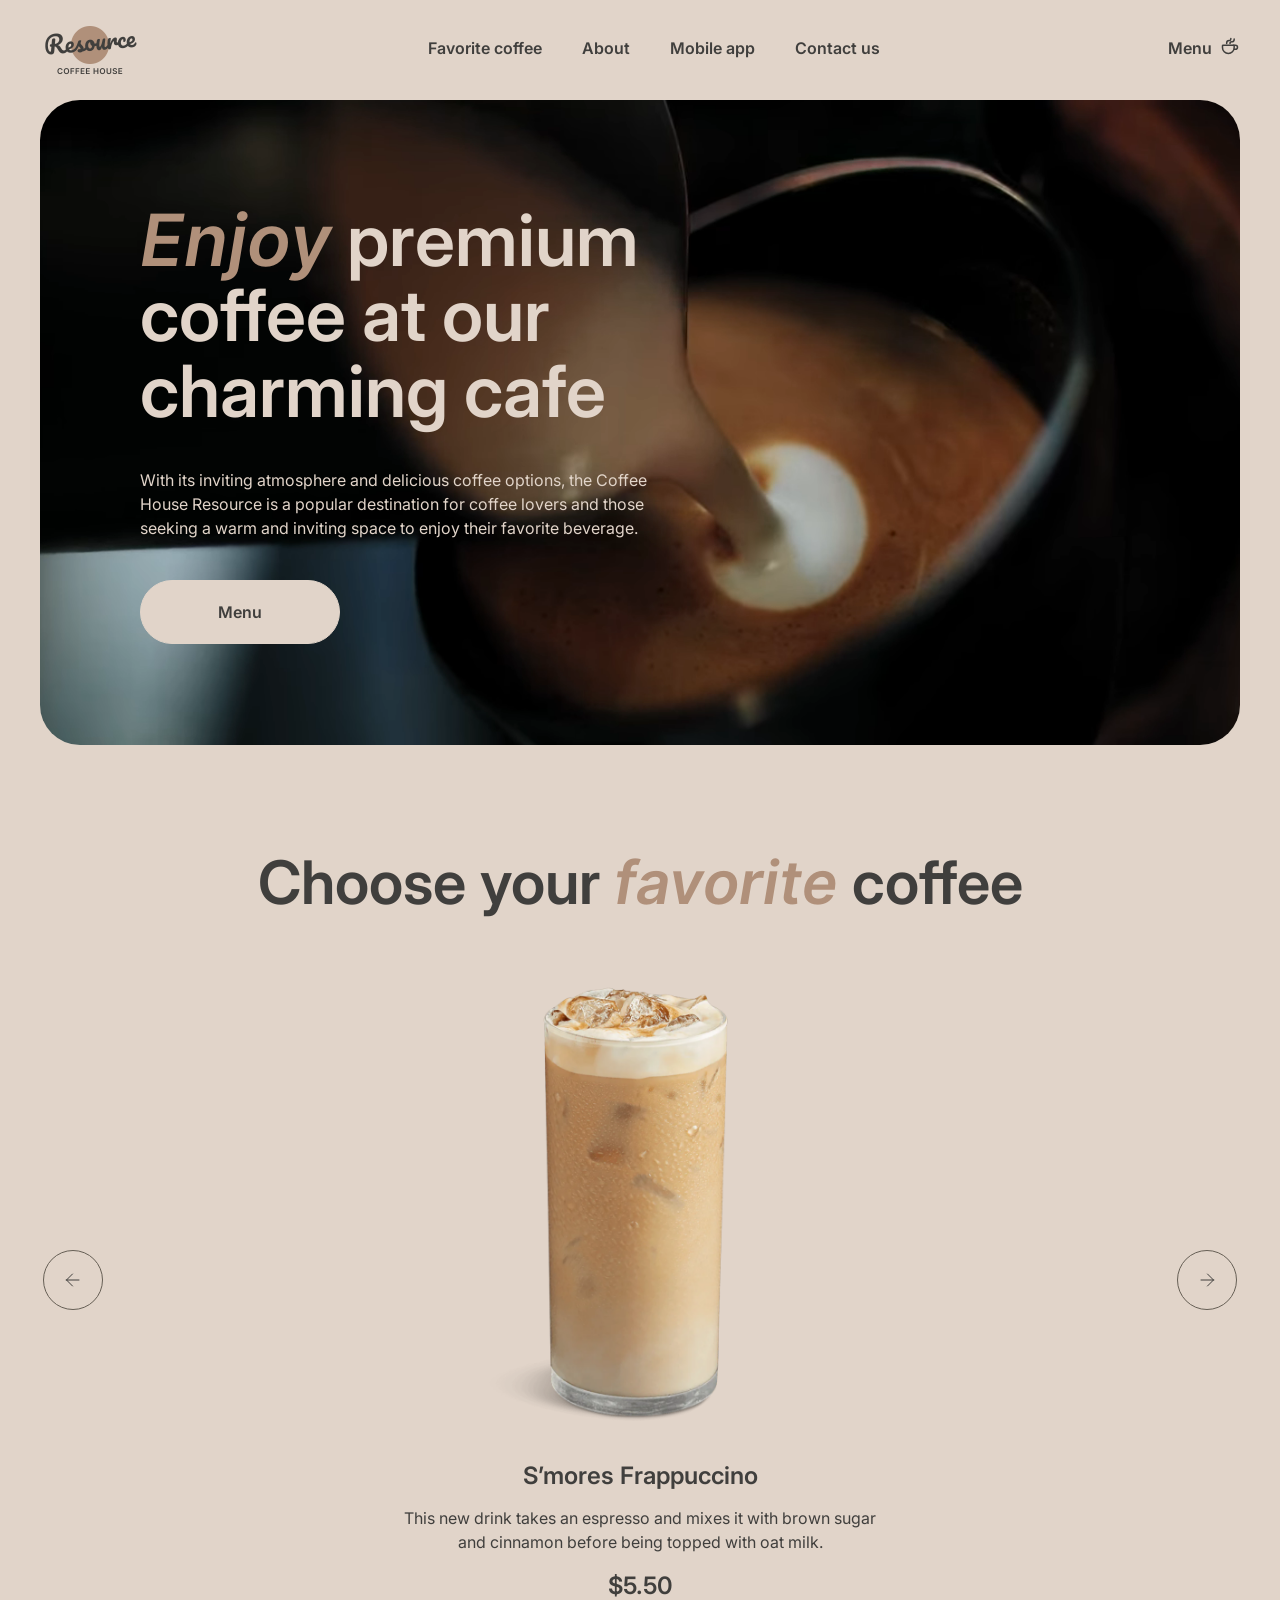
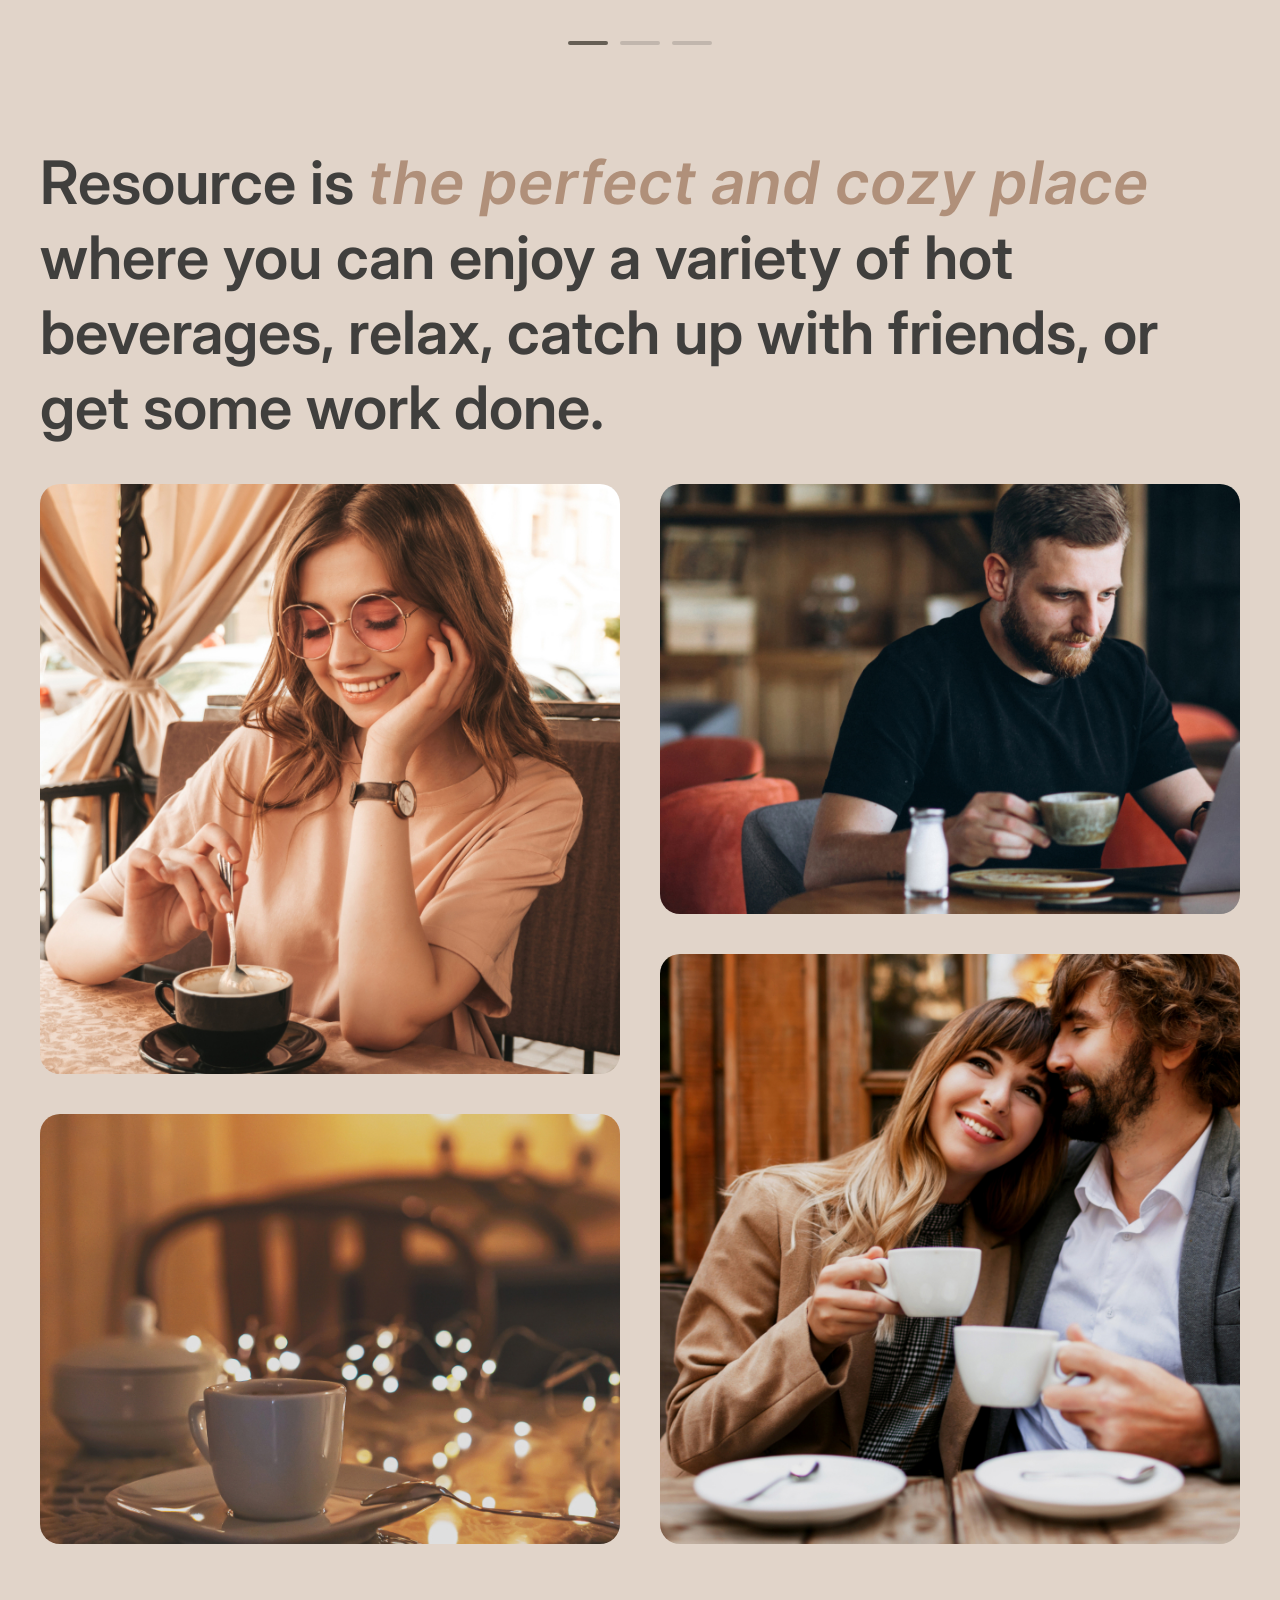
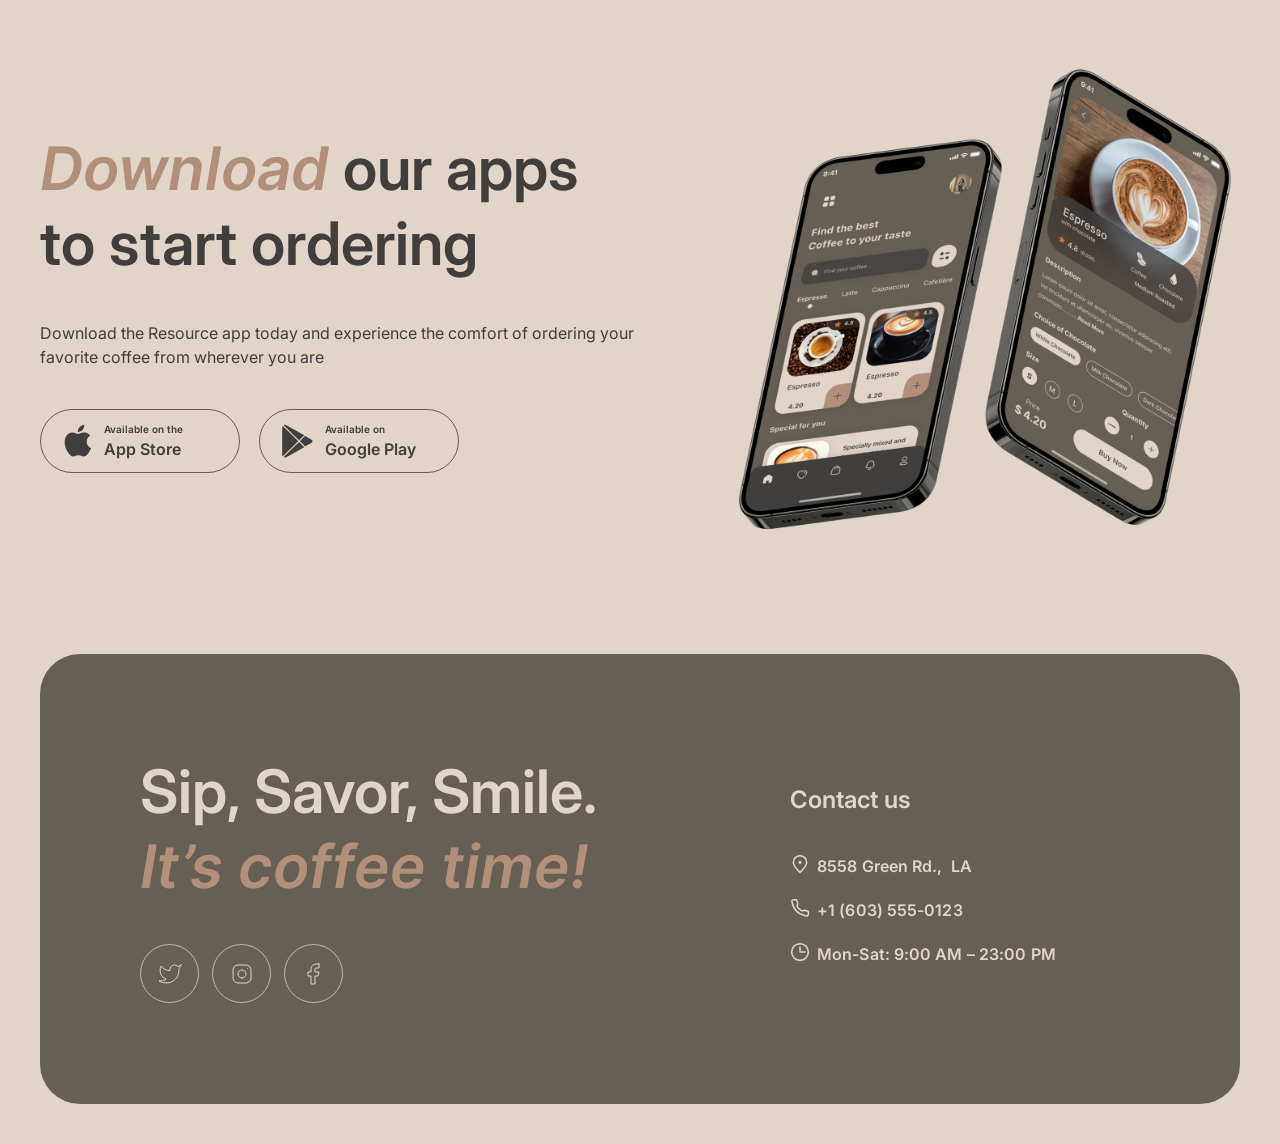
==== index.html @ a3e5219f "feat: video back done" ====
<!DOCTYPE html>
<html lang="en">

<head>
    <meta charset="UTF-8">
    <meta name="viewport" content="width=device-width, initial-scale=1.0">
    <meta name="description"
        content="The Coffee House Resource is a popular destination for coffee lovers and those seeking a warm and inviting space to enjoy their favorite beverage.">
    <meta name="author" content="Xelen">
    <title>Coffee House</title>
    <link rel="stylesheet" href="css/style.css">
    <link rel="stylesheet" href="css/burger.css">
    <link rel="stylesheet" href="css/responsive.css">
    <link rel="stylesheet" href="css/normalize.css">
    <link rel="preconnect" href="https://fonts.googleapis.com">
    <link rel="preconnect" href="https://fonts.gstatic.com" crossorigin>
    <link href="https://fonts.googleapis.com/css2?family=Inter:wght@400;600&display=swap" rel="stylesheet">
    <link rel="icon" type="image/x-icon" href="img/favicon.ico">
</head>

<body>
    <div class="body-wrapper">
        <header>
            <div class="inner">
                <div id="logo" class=""><a href=""><img src="img/logo.png" alt="Logo Coffee House"></a>
                </div>
                <div id="top-menu" class="">
                    <ul>
                        <li class="top-link"><a class="menu-btn" href="#favorite-coffee">Favorite coffee</a></li>
                        <li class="top-link"><a class="menu-btn" href="#about">About</a></li>
                        <li class="top-link"><a class="menu-btn" href="#mobile-app">Mobile app</a></li>
                        <li class="top-link"><a class="menu-btn" href="#contacts">Contact us</a></li>
                    </ul>
                </div>
                <div class="menu-burger">
                    <div class="burger-btn">
                        <span></span>
                        <span></span>
                    </div>
                </div>
                <div id="menu-link" class="cofee-cup-text"><a href="menu.html" class="menu-btn"><span
                            class="cup-text">Menu</span><span class="coffe-icon dmenu"><svg width="20" height="20"
                                viewBox="0 0 20 20" fill="none" xmlns="http://www.w3.org/2000/svg">
                                <path
                                    d="M14.167 9.76667V11.6667C14.167 14.8883 11.5553 17.5 8.33366 17.5C5.112 17.5 2.50033 14.8883 2.50033 11.6667V9.76667C2.50033 9.4353 2.76896 9.16667 3.10033 9.16667H13.567C13.8984 9.16667 14.167 9.4353 14.167 9.76667Z"
                                    stroke="#403F3D" stroke-width="1.5" stroke-linecap="round"
                                    stroke-linejoin="round" />
                                <path
                                    d="M10.0003 7.50008C10.0003 6.66675 10.5956 5.83341 11.786 5.83341V5.83341C13.101 5.83341 14.167 4.76743 14.167 3.45246V2.91675"
                                    stroke="#403F3D" stroke-width="1.5" stroke-linecap="round"
                                    stroke-linejoin="round" />
                                <path
                                    d="M6.66634 7.5V7.08333C6.66634 5.70262 7.78563 4.58333 9.16634 4.58333V4.58333C10.0868 4.58333 10.833 3.83714 10.833 2.91667V2.5"
                                    stroke="#403F3D" stroke-width="1.5" stroke-linecap="round"
                                    stroke-linejoin="round" />
                                <path
                                    d="M13.333 9.16675H15.4163C16.5669 9.16675 17.4997 10.0995 17.4997 11.2501C17.4997 12.4007 16.5669 13.3334 15.4163 13.3334H14.1663"
                                    stroke="#403F3D" stroke-width="1.5" stroke-linecap="round"
                                    stroke-linejoin="round" />
                            </svg></span>
                        <span class="coffe-icon mobmenu"><svg width="41" height="40" viewBox="0 0 41 40" fill="none"
                                xmlns="http://www.w3.org/2000/svg">
                                <path
                                    d="M28.8333 18.9333V25C28.8333 30.5228 24.3561 35 18.8332 35H15.4999C9.97707 35 5.49992 30.5228 5.49992 25V18.9333C5.49992 18.602 5.76855 18.3333 6.09992 18.3333H28.2333C28.5646 18.3333 28.8333 18.602 28.8333 18.9333Z"
                                    stroke="#403F3D" stroke-width="2" stroke-linecap="round" stroke-linejoin="round" />
                                <path
                                    d="M20.4999 15C20.4999 13.3334 21.6904 11.6667 24.0713 11.6667C24.5919 11.6667 25.2136 11.6667 25.8333 11.6667C27.4901 11.6667 28.8333 10.3236 28.8333 8.66671V5.83337"
                                    stroke="#403F3D" stroke-width="2" stroke-linecap="round" stroke-linejoin="round" />
                                <path
                                    d="M13.8334 15V12.1667C13.8334 10.5098 15.1766 9.16667 16.8334 9.16667H20.1667C21.2713 9.16667 22.1667 8.27124 22.1667 7.16667V5"
                                    stroke="#403F3D" stroke-width="2" stroke-linecap="round" stroke-linejoin="round" />
                                <path
                                    d="M27.1667 18.3334H31.3334C33.6346 18.3334 35.5001 20.1989 35.5001 22.5C35.5001 24.8012 33.6346 26.6667 31.3334 26.6667H28.8334"
                                    stroke="#403F3D" stroke-width="2" stroke-linecap="round" stroke-linejoin="round" />
                            </svg>
                        </span>
                    </a>
                </div>
            </div>
        </header>
        <main>
            <section id="enjoy">
                <div class="video-block">
				<video class="enjoy-video" poster="./img/img-hero.jpg" autoplay="" muted="" loop="" playsinline="">
                        <source src="./img/promo-video.webm" type="video/webm">
                    </video>
                    <div class="promo-text">
                        <h1 class="mobile"><span class="accent">Enjoy</span> premium<br> coffee at our<br> charming cafe
                        </h1>
                        <p>With its inviting atmosphere and delicious coffee options, the Coffee House
                            Resource is a
                            popular
                            destination for coffee lovers and those seeking a warm and inviting space to enjoy their
                            favorite beverage.</p>
                        <a href="menu.html" class="button-primary"><span class="text-menu">Menu</span><span
                                class="coffe-icon"><svg width="20" height="20" viewBox="0 0 20 20" fill="none"
                                    xmlns="http://www.w3.org/2000/svg">
                                    <path
                                        d="M14.167 9.76667V11.6667C14.167 14.8883 11.5553 17.5 8.33366 17.5C5.112 17.5 2.50033 14.8883 2.50033 11.6667V9.76667C2.50033 9.4353 2.76896 9.16667 3.10033 9.16667H13.567C13.8984 9.16667 14.167 9.4353 14.167 9.76667Z"
                                        stroke="#403F3D" stroke-width="1.5" stroke-linecap="round"
                                        stroke-linejoin="round" />
                                    <path
                                        d="M10.0003 7.50008C10.0003 6.66675 10.5956 5.83341 11.786 5.83341V5.83341C13.101 5.83341 14.167 4.76743 14.167 3.45246V2.91675"
                                        stroke="#403F3D" stroke-width="1.5" stroke-linecap="round"
                                        stroke-linejoin="round" />
                                    <path
                                        d="M6.66634 7.5V7.08333C6.66634 5.70262 7.78563 4.58333 9.16634 4.58333V4.58333C10.0868 4.58333 10.833 3.83714 10.833 2.91667V2.5"
                                        stroke="#403F3D" stroke-width="1.5" stroke-linecap="round"
                                        stroke-linejoin="round" />
                                    <path
                                        d="M13.333 9.16675H15.4163C16.5669 9.16675 17.4997 10.0995 17.4997 11.2501C17.4997 12.4007 16.5669 13.3334 15.4163 13.3334H14.1663"
                                        stroke="#403F3D" stroke-width="1.5" stroke-linecap="round"
                                        stroke-linejoin="round" />
                                </svg></span></a>
                    </div>
                </div>
            </section>
            <section id="favorite-coffee">
                <h2 class="mobile">Choose your <span class="accent">favorite</span> coffee</h2>
                <div class="slider">
                    <div class="product">
                        <div class="img"><img src="img/coffee-slider-1.png" alt="S’mores Frappuccino"></div>
                        <h3>S’mores Frappuccino</h3>
                        <div class="text">This new drink takes an espresso and mixes it with brown sugar and cinnamon
                            before
                            being topped with oat milk.</div>
                        <div class="price">
                            <h3>$5.50</h3>
                        </div>
                    </div>
                    <div class="nav-next btn">
                        <svg xmlns="http://www.w3.org/2000/svg" width="24" height="24" viewBox="0 0 24 24" fill="none">
                            <path d="M6 12H18.5M18.5 12L12.5 6M18.5 12L12.5 18" stroke="#403F3D" stroke-linecap="round"
                                stroke-linejoin="round" />
                        </svg>
                    </div>
                    <div class="nav-prev btn">
                        <svg xmlns="http://www.w3.org/2000/svg" width="24" height="24" viewBox="0 0 24 24" fill="none">
                            <path d="M18 12H5.5M5.5 12L11.5 18M5.5 12L11.5 6" stroke="#403F3D" stroke-linecap="round"
                                stroke-linejoin="round" />
                        </svg>
                    </div>
                    <div class="progress-bar">
                        <div class="progress-bar-items">
                            <div class="bar-item active"></div>
                            <div class="bar-item"></div>
                            <div class="bar-item"></div>
                        </div>
                    </div>
                </div>

            </section>
            <section id="about">
                <h2 class="mobile">Resource is <span class="accent">the perfect and cozy place</span> where you can
                    enjoy a variety of
                    hot beverages, relax,
                    catch
                    up with friends, or get some work done.</h2>
                <div class="gallery">
                    <div class="image-box image1"><img src="img/gallery/about-1.jpg" alt="Girl drinking coffee">

                    </div>
                    <div class="image-box image2"><img src="img/gallery/about-3.jpg" alt="Man drinking coffee">

                    </div>
                    <div class="image-box image3"><img src="img/gallery/about-4.jpg"
                            alt="Couple in love drinking coffee">
                    </div>
                    <div class="image-box image4"><img src="img/gallery/about-2.jpg" alt="A cup of coffee">
                    </div>
                </div>
            </section>
            <section id="mobile-app">
                <div class="blocks">
                    <div class="promo-text">
                        <h2 class="mobile"><span class="accent">Download</span> our apps to start ordering</h2>
                        <p>Download the Resource app today and experience the comfort of ordering your favorite coffee
                            from
                            wherever you are</p>
                        <div class="button-block">
                            <button value="App Store" class="button-app-store btn">
                                <svg width="36" height="36" viewBox="0 0 36 36" fill="none"
                                    xmlns="http://www.w3.org/2000/svg">
                                    <path
                                        d="M26.7063 18.6307C26.6694 14.6324 30.0641 12.6872 30.2193 12.5966C28.2967 9.86366 25.3169 9.49026 24.2697 9.46048C21.767 9.20369 19.3393 10.9206 18.0644 10.9206C16.764 10.9206 14.8008 9.48529 12.6848 9.52747C9.96196 9.56841 7.41468 11.1055 6.01762 13.4923C3.13444 18.359 5.28474 25.5108 8.04705 29.4446C9.42884 31.3712 11.0435 33.5223 13.1569 33.4466C15.2245 33.3635 15.9968 32.1614 18.4919 32.1614C20.9641 32.1614 21.6893 33.4466 23.8447 33.3983C26.0637 33.3635 27.4608 31.463 28.7942 29.519C30.3911 27.3108 31.0323 25.1362 31.0578 25.0245C31.0056 25.0071 26.7483 23.4229 26.7063 18.6307Z"
                                        fill="" />
                                    <path
                                        d="M22.6347 6.87268C23.7468 5.51675 24.5076 3.67205 24.2964 1.80005C22.6869 1.86952 20.674 2.88554 19.5149 4.21169C18.4893 5.38029 17.5732 7.29571 17.8099 9.097C19.6179 9.2285 21.4743 8.20752 22.6347 6.87268Z"
                                        fill="" />
                                </svg>
                                <span class="text">
                                    <span class="caption">Available on the </span>
                                    App Store
                                </span>
                            </button>
                            <button value="Google Play" class="button-google-play btn">
                                <svg width="36" height="36" viewBox="0 0 36 36" fill="none"
                                    xmlns="http://www.w3.org/2000/svg">
                                    <path
                                        d="M3.7558 3.20309C3.39335 3.57302 3.18359 4.14896 3.18359 4.89483V31.4995C3.18359 32.2454 3.39335 32.8213 3.7558 33.1913L3.84525 33.2725L19.1359 18.3701V18.0182L3.84525 3.11587L3.7558 3.20309Z"
                                        fill="" />
                                    <path
                                        d="M26.0776 23.34L20.9863 18.3701V18.0182L26.0837 13.0482L26.1979 13.1129L32.2345 16.4618C33.9573 17.4122 33.9573 18.9761 32.2345 19.9325L26.1979 23.2754L26.0776 23.34Z"
                                        fill="" />
                                    <path
                                        d="M25.2733 24.2008L20.0617 19.1196L4.68164 34.1167C5.25384 34.7031 6.18695 34.7738 7.24807 34.1873L25.2733 24.2008Z"
                                        fill="" />
                                    <path
                                        d="M25.2733 12.1876L7.24807 2.20103C6.18695 1.62058 5.25384 1.69125 4.68164 2.27772L20.0617 17.2688L25.2733 12.1876Z"
                                        fill="" />
                                </svg>
                                <span class="text">
                                    <span class="caption">Available on </span>
                                    Google Play
                                </span>
                            </button>
                        </div>
                    </div>
                </div>
                <div class="blocks">
                    <img src="img/mobile-screens.png" alt="Mobile App">
                </div>
            </section>

        </main>
        <footer id="contacts">
            <div class="blocks">
                <h2 class="mobile">Sip, Savor, Smile. <span class="accent">It’s coffee time!</span></h2>
                <div class="social">
                    <ul>
                        <li class="twitter"><a href="" class="btn"><svg width="24" height="24" viewBox="0 0 24 24"
                                    fill="none" xmlns="http://www.w3.org/2000/svg">
                                    <path
                                        d="M23 3.01006C23 3.01006 20.9821 4.20217 19.86 4.54006C19.2577 3.84757 18.4573 3.35675 17.567 3.13398C16.6767 2.91122 15.7395 2.96725 14.8821 3.29451C14.0247 3.62177 13.2884 4.20446 12.773 4.96377C12.2575 5.72309 11.9877 6.62239 12 7.54006V8.54006C10.2426 8.58562 8.50127 8.19587 6.93101 7.4055C5.36074 6.61513 4.01032 5.44869 3 4.01006C3 4.01006 -1 13.0101 8 17.0101C5.94053 18.408 3.48716 19.109 1 19.0101C10 24.0101 21 19.0101 21 7.51006C20.9991 7.23151 20.9723 6.95365 20.92 6.68006C21.9406 5.67355 23 3.01006 23 3.01006Z"
                                        stroke="#E1D4C9" stroke-linecap="round" stroke-linejoin="round" />
                                </svg></a></li>
                        <li class="instagram"><a href="" class="btn"><svg width="24" height="24" viewBox="0 0 24 24"
                                    fill="none" xmlns="http://www.w3.org/2000/svg">
                                    <path
                                        d="M12 16C14.2091 16 16 14.2091 16 12C16 9.79086 14.2091 8 12 8C9.79086 8 8 9.79086 8 12C8 14.2091 9.79086 16 12 16Z"
                                        stroke="#E1D4C9" stroke-linecap="round" stroke-linejoin="round" />
                                    <path
                                        d="M3 16V8C3 5.23858 5.23858 3 8 3H16C18.7614 3 21 5.23858 21 8V16C21 18.7614 18.7614 21 16 21H8C5.23858 21 3 18.7614 3 16Z"
                                        stroke="#E1D4C9" />
                                    <path d="M17.5 6.51L17.51 6.49889" stroke="#E1D4C9" stroke-linecap="round"
                                        stroke-linejoin="round" />
                                </svg></a></li>
                        <li class="facebook"><a href="" class="btn"><svg width="24" height="24" viewBox="0 0 24 24"
                                    fill="none" xmlns="http://www.w3.org/2000/svg">
                                    <path
                                        d="M17 2H14C12.6739 2 11.4021 2.52678 10.4645 3.46447C9.52678 4.40215 9 5.67392 9 7V10H6V14H9V22H13V14H16L17 10H13V7C13 6.73478 13.1054 6.48043 13.2929 6.29289C13.4804 6.10536 13.7348 6 14 6H17V2Z"
                                        stroke="#E1D4C9" stroke-linecap="round" stroke-linejoin="round" />
                                </svg></a>
                        </li>
                    </ul>
                </div>
            </div>
            <div class="blocks">
                <div class="footer-contacts">
                    <h3>Contact us</h3>
                    <ul>
                        <li class="address link"><a href="https://maps.app.goo.gl/d4SdjFxcouyznKxZ7" target="_blank"
                                class="sliding-line"><svg width="20" height="20" viewBox="0 0 20 20" fill="none"
                                    xmlns="http://www.w3.org/2000/svg">
                                    <path
                                        d="M16.6663 8.33329C16.6663 12.0152 9.99967 18.3333 9.99967 18.3333C9.99967 18.3333 3.33301 12.0152 3.33301 8.33329C3.33301 4.65139 6.31778 1.66663 9.99967 1.66663C13.6816 1.66663 16.6663 4.65139 16.6663 8.33329Z"
                                        stroke="#E1D4C9" stroke-width="1.5" />
                                    <path
                                        d="M10.0003 9.16667C10.4606 9.16667 10.8337 8.79357 10.8337 8.33333C10.8337 7.8731 10.4606 7.5 10.0003 7.5C9.54009 7.5 9.16699 7.8731 9.16699 8.33333C9.16699 8.79357 9.54009 9.16667 10.0003 9.16667Z"
                                        fill="#E1D4C9" stroke="#E1D4C9" stroke-width="1.5" stroke-linecap="round"
                                        stroke-linejoin="round" />
                                </svg>8558 Green Rd., &nbsp;LA</a></li>
                        <li class="phone link"><a href="tel:+16035550123" class="sliding-line"><svg width="20"
                                    height="20" viewBox="0 0 20 20" fill="none" xmlns="http://www.w3.org/2000/svg">
                                    <path
                                        d="M15.0984 12.2516L11.6665 12.9166C9.34845 11.7531 7.91654 10.4166 7.08321 8.33329L7.72483 4.89154L6.51197 1.66663L3.72946 1.66663C2.60191 1.66663 1.71466 2.59958 1.90108 3.71161C2.29888 6.08454 3.37231 10.0391 6.24987 12.9166C9.27338 15.9401 13.5661 17.3318 16.1378 17.9288C17.299 18.1983 18.3332 17.2908 18.3332 16.0988L18.3332 13.4843L15.0984 12.2516Z"
                                        stroke="#E1D4C9" stroke-width="1.5" stroke-linecap="round"
                                        stroke-linejoin="round" />
                                </svg>+1 (603)
                                555-0123</a></li>
                        <li class="hours"><svg width="20" height="20" viewBox="0 0 20 20" fill="none"
                                xmlns="http://www.w3.org/2000/svg">
                                <g clip-path="url(#clip0_217_1736)">
                                    <path d="M10 5L10 10L15 10" stroke="#E1D4C9" stroke-width="1.5"
                                        stroke-linecap="round" stroke-linejoin="round" />
                                    <path
                                        d="M10.0003 18.3333C14.6027 18.3333 18.3337 14.6023 18.3337 9.99996C18.3337 5.39759 14.6027 1.66663 10.0003 1.66663C5.39795 1.66663 1.66699 5.39759 1.66699 9.99996C1.66699 14.6023 5.39795 18.3333 10.0003 18.3333Z"
                                        stroke="#E1D4C9" stroke-width="1.5" stroke-linecap="round"
                                        stroke-linejoin="round" />
                                </g>
                                <defs>
                                    <clipPath id="clip0_217_1736">
                                        <rect width="20" height="20" fill="white" />
                                    </clipPath>
                                </defs>
                            </svg>Mon-Sat: 9:00 AM – 23:00 PM</li>
                    </ul>
                </div>

            </div>
        </footer>
    </div>
    <script src="js/burger.js"></script>
</body>

</html>
---- css/style.css ----
@font-face {
    font-family: "Inter Italic";
    src: url("../fonts/inter_semi_bold_italic.ttf");
}

* {
    /* -webkit-tap-highlight-color: rgba(0, 0, 0, 0); */
    -webkit-box-sizing: border-box;
    -moz-box-sizing: border-box;
    box-sizing: border-box;
}

::-webkit-scrollbar {
    width: 0px;
    /* remove scrollbar space */
}

::-webkit-scrollbar-thumb {
    background: #ff0000;
}

::after,
::before {
    box-sizing: border-box;
}

img,
video,
canvas {
    overflow: hidden;
}

html {
    scroll-behavior: smooth;
}

html,
body {
    height: 100%;
}

body {
    display: block;
    font-family: 'Inter', sans-serif;
    background-color: #E1D4C9;
    color: #403F3D;
    line-height: 150%;
    font-weight: 400;
    margin: 0;
    font-size: 16px;
    min-width: 320px;
}

h1 {
    font-size: 72px;
    font-weight: 600;
    line-height: 105%;
}

h2 {
    font-size: 60px;
    font-weight: 600;
    line-height: 125%;
}

h3 {
    font-size: 24px;
    font-weight: 600;
    line-height: 125%;
}

h1,
h2,
h3 {
    margin: 0 0 40px 0;
    transition: all 0.5s;
}

p {
    transition: all 0.5s;
}

.accent {
    font-family: "Inter Italic";
    color: #B0907A;
    font-weight: 500;
}

.medium {
    font-size: 16px;
    font-weight: 400;
    line-height: 150%;
}

.caption {
    font-size: 10px;
    font-weight: 600;
    line-height: 140%;
}

button {
    cursor: pointer;
}

a,
button {
    font-size: 16px;
    font-weight: 600;
    line-height: 150%;
}

#menu .menu-tabs li {
    font-size: 16px;
    font-weight: 600;
    line-height: 150%;
}

#logo {
    top: -1px;
    position: relative;
    flex-basis: 100px;
}

#menu-link {
    flex-basis: 100px;
}

#top-menu ul>li {
    display: inline;
    padding: 10px 12px;
    margin: 0 12px 0 0;
}

#top-menu {
    flex: 1 0 0;
    text-align: center;
}

#menu-link.cofee-cup-text a,
#top-menu li a {
    padding-bottom: 2px;
}

.button-primary {
    display: inline-block;
    box-sizing: border-box;
    text-align: center;
    width: 200px;
    height: 64px;
    background-color: #E1D4C9;
    padding: 19px 15px 15px 15px;
    border: 1px solid #E1D4C9;
    border-radius: 100px;
    color: #403F3D;
    font-family: 'Inter', sans-serif;
    position: relative;
}

a {
    color: #403F3D;
    text-decoration: none;
}

.btn,
.btn:hover {
    transition: background 0.5s ease-in-out, border 0.5s ease-in-out, color 0.5s ease-in-out;
}

.button-google-play,
.button-app-store {
    width: 200px;
    height: 64px;
    background-color: transparent;
    border: 1px solid #665F55;
    border-radius: 100px;
    color: #403F3D;
    position: relative;
}

@media (hover: hover) {

    .button-google-play:hover,
    .button-app-store:hover {
        background-color: #665F55;
        color: #E1D4C9;
    }
}

.button-app-store span.text span.caption,
.button-google-play span.text span.caption {
    display: block;
    margin: 1px 0;
}

.button-app-store svg,
.button-google-play svg {
    position: absolute;
    left: 19px;
    top: 13px
}

.button-app-store .text {
    padding-left: 6px;
    display: inherit;
    text-align: left;
    margin: 0;
}

.button-google-play .text {
    padding-left: 22px;
    display: inherit;
    text-align: left;
    margin: 0;
}


#mobile-app button svg path {

    fill: #403F3D;
    transition: fill 0.5s ease, stroke 0.5s ease;
}

@media (hover: hover) {
    #mobile-app button:hover svg path {
        fill: #E1D4C9;
        transition: fill 0.5s ease, stroke 0.5s ease;
    }
}

header {
    padding: 15px 0 16px;
}

#logo img {
    width: 100px;
    position: relative;
    top: 6px;
}

.body-wrapper {
    display: flex;
    flex-direction: column;
    min-height: 100vh;
    width: 100%;
    max-width: 1440px;
    margin-right: auto;
    margin-left: auto;
    padding-left: 40px;
    padding-right: 40px;
    padding-bottom: 40px;
}

header .inner {
    display: -webkit-flex;
    display: flex;
    -webkit-flex-direction: row;
    flex-direction: row;
    align-items: center;
}

section {
    margin-bottom: 100px;
}

#enjoy {
    /* background-image: url('../img/img-hero1.jpg');
    background-repeat: no-repeat;
    background-size: cover;
    background-attachment: scroll;
    background-position: center; */
    border-radius: 40px;
    color: #E1D4C9;
    margin-top: 2.5px;
    width: 100%;
}

#enjoy .promo-text {
    padding: 102px 100px 101px 100px;
}

.video-block {
    position: relative;
}

#enjoy p {
    margin: 0 0 40px 0;
}

.enjoy-video {
    position: absolute;
    top: 0;
    left: 0;
    border-radius: 40px;
    width: 100%;
    height: 100%;
    object-fit: cover;
}

#enjoy .promo-text {
    max-width: 750px;
    z-index: 1;
    position: relative;
}

#favorite-coffee {
    text-align: center;
}

#favorite-coffee h3 {
    margin-bottom: 15px;
    margin-top: 3px;
}

#favorite-coffee .product {
    max-width: 480px;
    margin: 0 auto 40px;
}

#favorite-coffee .product img {
    max-width: 480px;
    margin-bottom: 12px;
}

#favorite-coffee .product .text {
    margin-bottom: 17px;
}

#favorite-coffee .slider {
    position: relative;
}

#favorite-coffee .slider img,
#mobile-app img {
    width: 100%;
}

.nav-next,
.nav-prev {
    display: flex;
    top: 46.7%;
    transform: translateY(-50%);
    position: absolute;
    transition: background 0.6s ease-in-out, border 0.6s ease-in-out;
    cursor: pointer;
    align-items: center;
    justify-content: center;
    background: transparent;
    border: 1px solid #665F55;
    border-radius: 100px;
    width: 60px;
    height: 60px;
}

.nav-next {
    left: auto;
    right: 3px;
}

.nav-prev {
    left: 3px;
    right: auto;
}

@media (hover: hover) {

    .nav-next:hover,
    .nav-prev:hover {
        background: #665F55;
        border: 1px solid #665F55;
        transition: background 0.6s ease-in-out, border 0.6s ease-in-out;
    }
}

.nav-next svg path,
.nav-prev svg path {
    stroke: #403F3D;
    transition: stroke 0.5s ease;
}

@media (hover: hover) {

    .nav-next:hover svg path,
    .nav-prev:hover svg path {
        stroke: #E1D4C9;
        transition: stroke 0.5s ease;
    }
}

.progress-bar-items {
    display: flex;
    flex-direction: row;
    justify-content: center;
}

.bar-item {
    background: #C1B6AD;
    width: 40px;
    height: 4px;
    margin: 0 6px;
    border-radius: 100px;
}

.bar-item.active {
    background: #665F55;
}

#about {
    margin-bottom: 99px;
}

#about .gallery {
    display: grid;
    grid-template-columns: 1fr 1fr;
    grid-column-gap: 40px;
    grid-row-gap: 40px;
    grid-template-rows: 430px auto 430px;
    height: 1060px;
    top: -1px;
    position: relative;
}

#about .gallery .image-box {
    overflow: hidden;
    border-radius: 20px;
}

#about .gallery .image-box.image1 {
    grid-column: 1;
    grid-row: 1/3;
}

#about .gallery .image-box.image2 {
    grid-column: 2;
    grid-row: 1;
}

#about .gallery .image-box.image3 {
    grid-column: 2;
    grid-row: 2/4;
}

#about .gallery .image-box img {
    width: 100%;
    height: 100%;
    object-fit: cover;
    transition: transform 0.8s ease;
    transform: scale(1.1);
}

@media (hover: hover) {
    #about .gallery .image-box:hover img {
        transform: scale(1);
    }
}

#mobile-app {
    display: flex;
    flex-wrap: wrap;
    flex-direction: row;
    margin-bottom: 93.5px;
}

#mobile-app img {
    max-width: 630px;
}

#mobile-app p {
    margin: 0 0 40px 0;
    line-height: 24px;
}

#mobile-app>div:nth-child(1) {
    padding-top: 144px;
}

#mobile-app .blocks {
    width: 50%;
}

#mobile-app>div:nth-child(2) {
    text-align: right;
}

#mobile-app .promo-text {
    max-width: 630px;
}

#mobile-app button {
    margin-right: 15px;
    padding: 0;
}

#contacts {
    background-color: #665F55;
    color: #E1D4C9;
    border-radius: 40px;
    padding: 100px 100px 101px;
    display: flex;
    flex-wrap: wrap;
    flex-direction: row;
    align-items: start;
}

#contacts .blocks {
    width: 50%;
    padding-right: 40px;
}

#contacts .footer-contacts a {
    color: #E1D4C9;
}

#contacts .footer-contacts li {
    font-size: 16px;
    font-weight: 600;
    line-height: 150%;
}

footer .social ul {
    list-style: none;
    padding: 0;
    margin: 0;
}

footer .social li svg path {
    stroke: #E1D4C9;
    transition: stroke 0.5s ease;
}

@media (hover: hover) {
    footer .social li:hover svg path {
        stroke: #403F3D;
        transition: stroke 0.5s ease;
    }
}

footer .social li svg {
    top: 17px;
    position: relative;
}

footer .footer-contacts ul {
    list-style: none;
    padding: 0;
    margin: 0;
}

footer .social ul li {
    display: inline-block;
    margin-right: 9px;
}

footer .social ul li a {
    border: 1px solid #C1B6AD;
    border-radius: 100%;
    text-align: center;
    display: block;
    width: 59px;
    height: 59px;
    transition: background 0.5s ease-in-out, border 0.5s ease-in-out;
}

@media (hover: hover) {
    footer .social ul li a:hover {
        background-color: #E1D4C9;
        border: 1px solid #E1D4C9;
        transition: background 0.5s ease-in-out, border 0.5s ease-in-out;
    }
}

#contacts>div:nth-child(2) {
    padding: 31px 0 0 50px;
}

#contacts h3 {
    margin-bottom: 37px;
}

footer .footer-contacts ul li {
    margin-bottom: 18px;
    letter-spacing: 0.1px;
}

footer .footer-contacts ul li i {
    margin-right: 7px;
}

#contacts>div:nth-child(2)>div>ul>li.phone.link.btn {
    margin-bottom: 18px;
}

footer .footer-contacts ul li svg {
    top: 2px;
    position: relative;
    margin-right: 7px;
}

#contacts>div:nth-child(1)>h2 {
    margin: 0 0 40.5px 0;
}

#menu .menu-block {
    display: flex;
    flex-wrap: wrap;
    margin: 0 -20px;
}

#menu .menu-block .item {
    padding: 20px;
    box-sizing: border-box;
    max-width: 350px;
    height: 546px;
    display: flex;
}

#menu .menu-block .item .image img {
    width: 100%;
    height: 100%;
    object-fit: cover;
    transition: transform 0.8s ease;
    transform: scale(1.1);
}

@media (hover: hover) {
    #menu .menu-block .item .product-thumb:hover .image img {
        transform: scale(1);
    }
}

#menu .menu-block .item .image {
    overflow: hidden;
    border-radius: 40px;
    height: 310px;
}

#menu .menu-block .item .img-caption {
    padding: 20px 20px 18px 20px;
    display: flex;
    flex-direction: column;
    flex-grow: 1;
}

#menu .menu-block .item .product-thumb {
    border: 1px solid #C1B6AD;
    border-radius: 40px;
    display: flex;
    flex-direction: column;
}

#menu .menu-block .item .product-thumb .name h3,
#menu .menu-block .item .product-thumb .description {
    margin-bottom: 12px;
}

#menu .menu-block .item .product-thumb .price h3 {
    margin-bottom: 0;
}

#menu .menu-block .item .product-thumb .price {
    align-items: flex-end;
    flex: 1 0 auto;
    display: flex;
}

#menu {
    margin-bottom: 81px;
}

#menu h2 {
    max-width: 800px;
    margin: 2px auto 40px;
    text-align: center;
}

#menu .menu-tabs {
    display: flex;
    flex-wrap: wrap;
    justify-content: center;
    margin-bottom: 20px;
    padding: 1px 0 0 10px
}

#menu .menu-tabs {
    padding: 0 0 0 15px;
}

#menu .menu-tabs li i::before {
    display: inline-block;
    content: '';
    top: 5px;
    position: relative;
    width: 30px;
    height: 20px;
}

#menu .menu-tabs .coffe-tab i::before {
    background: url(../icons/coffee.svg) center no-repeat;
}

#menu .menu-tabs .tea-tab i::before {
    background: url(../icons/tea.svg) center no-repeat;
}

#menu .menu-tabs .dessert-tab i::before {
    background: url(../icons/dessert.svg) center no-repeat;
}

header .menu-btn {
    position: relative;
}

header .menu-btn::after {
    position: absolute;
    content: '';
    left: 0;
    bottom: -3px;
    display: block;
    width: 100%;
    height: 2px;
    background: #403F3D;
}

header .menu-btn::after {
    width: 0;
    transition: 0.5s;
    left: 50%;
    transform: translateX(-50%);
}

@media (hover: hover) {
    header .menu-btn:hover:after {
        width: 100%;
    }
}

#menu-link.cofee-cup-text {
    position: relative;
    font-size: 16px;
    font-weight: 600;
    line-height: 150%;
    text-align: right;
}

.footer-contacts .link .sliding-line {
    position: relative;
}

.footer-contacts .link .sliding-line::after {
    position: absolute;
    content: '';
    left: 0;
    bottom: -5px;
    display: block;
    width: 100%;
    height: 2px;
    background: #E1D4C9;
}

.footer-contacts .link .sliding-line::after {
    width: 0;
    transition: 0.3s;
    left: 50%;
    transform: translateX(-50%);
}

@media (hover: hover) {
    .footer-contacts .link .sliding-line:hover:after {
        width: 100%;
    }
}

h1.menu-title {
    position: absolute;
    width: 1px;
    height: 1px;
    margin: -1px;
    border: 0;
    padding: 0;
    overflow: hidden;
}

#menu .menu-tabs li {
    padding: 8px 15px 7px 7px;
    margin: 0 15px 0 0;
    border: 1px solid #C1B6AD;
    background: transparent;
    border-radius: 40px;
    display: inline-block;
    transition: background 0.6s ease-in-out, color 0.6s ease-in-out;
}

@media (hover: hover) {

    #menu .menu-tabs li:hover {
        background: #665F55;
        color: #E1D4C9;
        border: 1px solid #665F55;
        transition: background 0.6s ease-in-out, border 0.6s ease-in-out, color 0.6s ease-in-out;
    }
}

#menu .menu-tabs li.active {
    background: #665F55;
    color: #E1D4C9;
    border: 1px solid #665F55;
    transition: background 0.6s ease-in-out, border 0.6s ease-in-out, color 0.6s ease-in-out;
}

#menu .menu-tabs li i {
    width: 30px;
    height: 30px;
    display: inline-block;
    border-radius: 100px;
    background: #C1B6AD;
    margin-right: 8px;
    transition: background 0.6s ease-in-out;
}

#menu .menu-tabs li.coffe-tab {
    font-size: 16px;
    font-weight: 600;
    line-height: 150%;
    left: -1px;
    position: relative;
    padding: 8px 17px 7px 7px;
}

#menu .menu-tabs li.active i {
    background: #E1D4C9;
    position: relative;
    transition: background 0.6s ease-in-out;

}

@media (hover: hover) {
    #menu .menu-tabs li:hover i {
        background: #E1D4C9;
        position: relative;
        transition: background 0.6s ease-in-out;
    }
}

#menu-link .cup-text {
    top: -1px;
    position: relative;
}

#menu-link .coffe-icon {
    position: relative;
    top: 1px;
    margin-left: 8px;
}


.button-primary .coffe-icon {
    display: inline-block;
    opacity: 0;
    position: absolute;
    top: 21px;
    right: 58px;
    transform: translateY(-50% + 2px);
    transition: opacity 0.6s ease;
    margin-left: 8px;
}

@media (hover: hover) {
    .button-primary:hover .coffe-icon {
        opacity: 1;
        transition-delay: 0.1s;
    }
}

.button-primary .text-menu {
    display: inline-block;
    transition: transform 0.6s ease;
}

.button-primary:hover .text-menu {
    transform: translateX(-10px);
}

#menu .menu-block .item .product-thumb {
    cursor: pointer;
}

.menu-tabs .tab {
    cursor: pointer;
}

.menu-tabs .tab.active {
    cursor: default;
}

#menu-page #menu-link .menu-btn::after {
    width: 100%;
}

#menu-page #menu-link .menu-btn {
    text-align: right;
    cursor: default;
}

.progress-bar .bar-item.active {
    cursor: default;
}

#menu-link {
    text-align: right;
}
---- css/burger.css ----
@media screen and (max-width: 768px) {
    #top-menu {
        opacity: 0;
        transition: opacity 0.5s ease-in-out;
    }

    #top-menu.topmenu-active {
        opacity: 1;
    }

    #top-menu {
        position: fixed;
        display: flex;
        flex-direction: column;
        top: 90px;
        left: 100%;
        width: 50%;
        height: 100vh;
        padding: 20px 15px;
        background-color: #E1D4C9;
        transition: .6s all;
        z-index: 5;
    }

    #top-menu.topmenu-active {
        left: 0;
        width: 100%;
    }

    #top-menu>ul {
        position: relative;
        top: 0;
        display: flex;
        flex-direction: column;
        justify-content: center;
        align-items: center;
    }

    #top-menu.topmenu-active #menu-link {
        display: inherit;
        justify-content: center;
        flex-basis: auto;
    }

    #top-menu.topmenu-active #menu-link .cup-text {
        font-size: 32px;
        font-weight: 600;
        line-height: 125%;
        left: 1px;
    }

    #top-menu ul {
        padding: 25px 0 26px 12px;
    }

    #top-menu.topmenu-active #menu-link .coffe-icon {
        top: 7px;
        margin-left: 13px;
    }

    #top-menu.topmenu-active ul>li {
        margin: 0 12px 40px 0;
    }

    .burger-btn span {
        transition: .5s all;
    }

    .burger-active .burger-btn span:nth-child(1),
    .burger-active .burger-btn span:nth-child(2) {
        margin-bottom: -2px;
    }

    .burger-active span:nth-child(1) {
        transform: translateY(5px) rotate(-45deg);
        transition: .5s all;
        height: 2px
    }

    .burger-active span:nth-child(2) {
        transform: translateY(5px) rotate(45deg);
        transition: .5s all;
        height: 2px
    }
}
---- css/responsive.css ----
@media screen and (min-width: 380px) and (max-width: 760px) {
    h1.mobile {
        font-size: clamp(42px, 8vw, 72px);
    }

    h2.mobile {
        font-size: clamp(32px, 8vw, 60px);
    }
}

@media screen and (max-width: 800px) {
    #enjoy .promo-text {
        padding: 100px 60px 100px 60px;
    }
}

@media screen and (max-width: 720px) {
    #enjoy .promo-text {
        padding: 100px 40px 100px 40px;
    }
}

@media screen and (max-width: 650px) {
    #enjoy .promo-text {
        padding: 100px 30px 100px 30px;
    }

    h1.mobile {
        line-height: 115%;
    }
}

@media screen and (max-width: 570px) {
    #enjoy .promo-text {
        padding: 80px 25px 80px 25px;
    }

    .nav-prev,
    .nav-next {
        display: none;
    }
}

@media screen and (max-width: 490px) {
    #enjoy .promo-text {
        padding: 60px 16px 60px 16px;
    }
}

@media screen and (max-width: 379px) {
    h1.mobile {
        font-size: clamp(30px, 11vw, 42px);
    }

    h2.mobile {
        font-size: clamp(26px, 11vw, 32px);
    }
}


@media screen and (max-width: 800px) {

    #menu .menu-tabs li.coffe-tab {
        padding: 8px 16px 7px 7px;
    }

    #contacts>div:nth-child(1)>h2 {
        margin: 0 0 40px 0;
    }

    #enjoy h1 {
        margin: 0 0 42px 0;
    }

    .nav-prev {
        left: 0px;
    }

    .nav-next {
        right: 0px;
    }

    #mobile-app .promo-text {
        max-width: 100%;
    }

    #mobile-app .blocks {
        width: 100%;
    }

}

@media (hover: hover) {
    .refresh-icon:hover svg path {
        stroke: #E1D4C9;
        transition: background 0.5s ease-in-out, border 0.5s ease-in-out, color 0.5s ease-in-out;
    }

    .refresh-icon:hover {
        background-color: #665F55;
        transition: background 0.5s ease-in-out, border 0.5s ease-in-out, color 0.5s ease-in-out;
    }
}

@media (hover: none) {
    #enjoy .button-primary .coffe-icon {
        opacity: 1;
        right: 63px
    }

    #enjoy .button-primary .text-menu {
        position: relative;
        right: 14px;
    }

    .button-primary .text-menu {
        transition: none;
    }

    .button-primary:hover .text-menu {
        transform: none;
    }
}

@media screen and (max-width: 768px) {
    #about .gallery .image-box img {
        transform: scale(1.055);
    }

    .coffe-icon.dmenu {
        display: none;
    }

    .burger-link {
        font-size: 32px;
        font-weight: 600;
        line-height: 125%;
    }

    #about .gallery {
        display: grid;
        grid-template-columns: repeat(1, 1fr);
        grid-template-rows: 590px 590px;
        grid-column-gap: 0px;
        grid-row-gap: 40px;
        height: auto;
        position: relative;
    }

    #about .gallery .image-box.image1 {
        grid-column: 1;
        grid-row: 1/2;
    }

    #about .gallery .image-box.image2 {
        display: none;
    }

    #about .gallery .image-box.image3 {
        grid-column: 1;
        grid-row: 2/3;
    }

    #about .gallery .image-box.image4 {

        display: none;
    }

    #menu .menu-block {
        margin: 0 -6px;
    }

    #menu .menu-block .item.mobile-none {
        display: none;
    }


    #menu-link {
        display: none;
    }

    .menu-burger {
        transition: background 0.5s ease-in-out, border 0.5s ease-in-out;
    }

    .menu-burger span {
        display: block;
        height: 1.6px;
        border-radius: 10px;
        width: 100%;
        background-color: #403F3D;
        transition: .5s all;
    }

    .burger-btn>span:nth-child(1) {
        margin-bottom: 6px;
    }

    .menu-burger {
        display: flex;
        width: 44px;
        height: 44px;
        border: 1px solid #665F55;
        border-radius: 50px;
        cursor: pointer;
        position: relative;
        top: 2px;
    }

    .burger-btn {
        margin: auto;
        width: 18px;
        display: block;
        position: absolute;
        top: 39%;
        left: 30%;
    }

    header .inner {
        justify-content: space-between;
    }

}

@media screen and (min-width: 769px) {

    .refresh,
    .coffe-icon.mobmenu {
        display: none;
    }

}

@media screen and (max-width: 1300px) {

    .refresh-icon {
        width: 60px;
        height: 60px;
        display: block;
        margin: 0 auto;
        border: 1px solid #665F55;
        border-radius: 50px;
        cursor: pointer;
    }

    .refresh-icon svg {
        margin: auto;
        display: block;
        top: 17px;
        position: relative;
    }

    .refresh {
        margin: 20px 0 19px;
        width: 100%;
        justify-content: center;
    }
}

@media screen and (min-width: 769px) {

    .menu-hamburger {
        display: none;
    }
}

@media screen and (min-width: 769px) and (max-width: 1199px) {
    #mobile-app>div:nth-child(1) {
        display: flex;
        align-items: center;
        justify-content: center;
        display: flex;
    }

    #mobile-app .promo-text {
        text-align: center;
    }
}

@media screen and (min-width: 1200px) and (max-width: 1300px) {
    #mobile-app>div:nth-child(2)>img:nth-child(1) {
        width: 85%;
    }

    #mobile-app>div:nth-child(1) {
        padding-top: 87px;
    }
}

@media screen and (max-width: 1200px) {
    #mobile-app .blocks {
        width: 100%;
    }

    #mobile-app>div:nth-child(2) {
        text-align: center;
    }

    #mobile-app>div:nth-child(1) {
        padding-top: 0;
        padding-bottom: 100px;
    }
}


@media screen and (min-width: 1100px) and (max-width: 1350px) {
    #contacts>div:nth-child(1) {
        width: 65%;
    }

    #contacts>div:nth-child(2) {
        width: 35%;
        padding: 31px 0 0 0px;
    }

    #contacts>div:nth-child(1)>h2 {
        max-width: 500px;
    }
}

@media screen and (max-width: 1100px) {
    #contacts .blocks {
        width: 100%;
    }

    #contacts>div:nth-child(2) {
        padding: 102px 0 0 0px;
    }

    #contacts>div:nth-child(1)>h2 {
        max-width: 500px;
    }

    #contacts {
        padding: 100px 60px 86px;
    }
}

@media screen and (min-width: 769px) and (max-width: 900px) {

    #top-menu>ul>li>a,
    #menu-link .cup-text {
        font-size: 15px;
    }

    #top-menu ul>li {
        margin: 0 10px 0 0;
        padding: 10px;
    }
}

@media screen and (max-width: 530px) {
    .body-wrapper {
        padding-left: 16px;
        padding-right: 16px;
        padding-bottom: 40px;
    }

    #mobile-app button {
        margin-right: 8px;
        margin-bottom: 20px;
    }

    #enjoy p {
        margin: 0 0 38px 0;
    }

    #mobile-app>div:nth-child(1) {
        padding-top: 0;
        padding-bottom: 20px;
    }

    #contacts {
        padding: 61px 30px 46px;
    }

    #contacts .blocks {
        padding-right: 0;
    }

    #contacts>div:nth-child(2) {
        padding: 41px 0 0 0px;
    }

    #about .gallery .image-box img {
        transform: scale(1.23);
    }

    #menu .menu-tabs {
        padding: 0;
    }

    #menu .menu-tabs li {
        margin: 0 8px 0 0;
    }

    #menu>div>ul>li.tab.dessert-tab.btn {
        margin: 0;
    }

    #menu .menu-block {
        margin: 0 -1px;
    }

    #menu .menu-block .item .img-caption {
        padding: 20px 20px 20px 18px;
    }

    #menu .menu-block .item .product-thumb .name h3,
    #menu .menu-block .item .product-thumb .description {
        margin-bottom: 11px;
    }

    #menu .menu-block .item .product-thumb .price {
        top: 2px;
        position: relative;
    }

    #menu .menu-block .item .image img {
        transform: scale(1.09);
    }

    #menu h2 {
        margin: 4px auto 38px;
    }
}

@media screen and (max-width: 380px) {
    #contacts {
        padding: 61px 16px 46px;
    }
}

@media screen and (max-width: 378px) {
    #menu .menu-tabs li {
        margin: 0 5px 0 0;
    }

    #menu .menu-tabs {
        padding: 0;
        margin: 0 -10px 20px;
    }
}

@media screen and (max-width: 350px) {
    #menu .menu-tabs li {
        margin-bottom: 10px;
    }
}

@media screen and (max-width: 1439px) {
    .products {
        display: flex;
        justify-content: center;
    }

    .menu-block {
        max-width: 1050px;
    }
}

@media screen and (max-width: 1089px) {
    .menu-block {
        max-width: 700px;
    }
}

@media screen and (max-width: 767px) {
    .menu-block {
        max-width: 350px;
    }
}
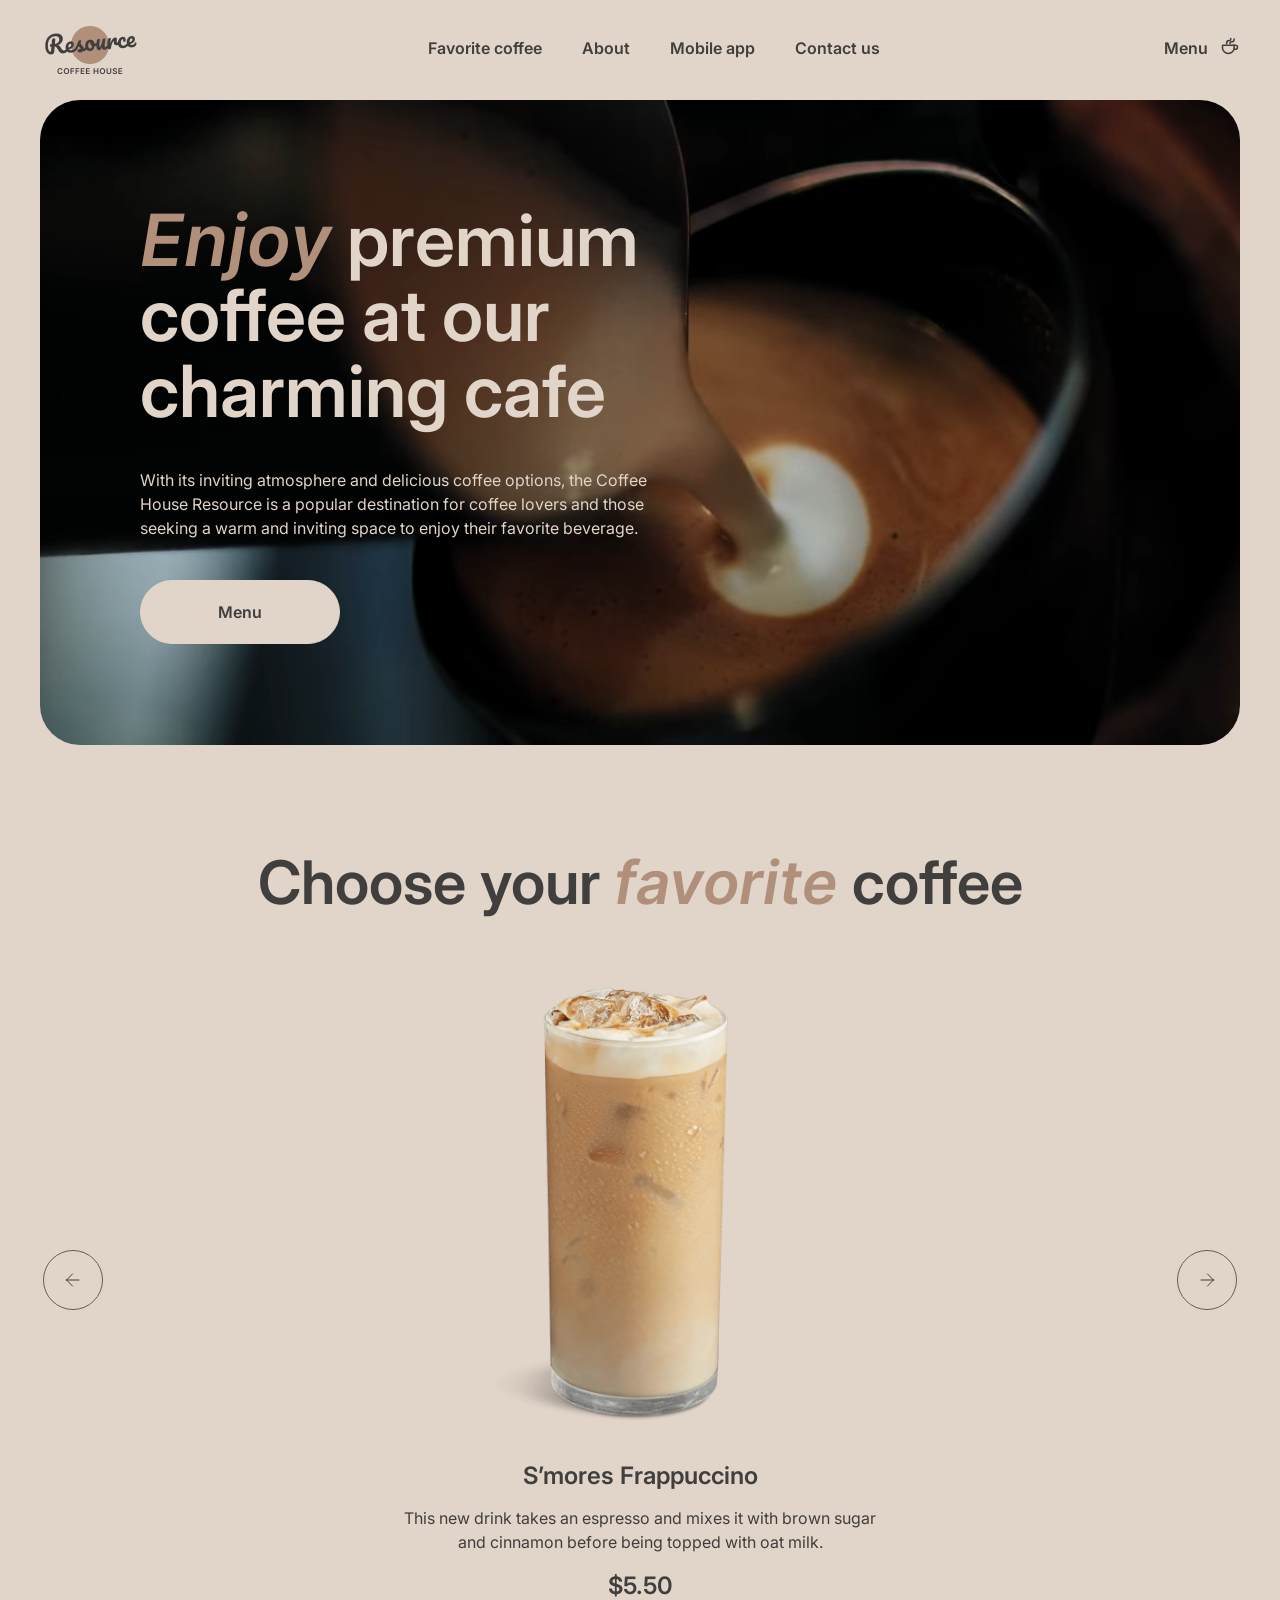
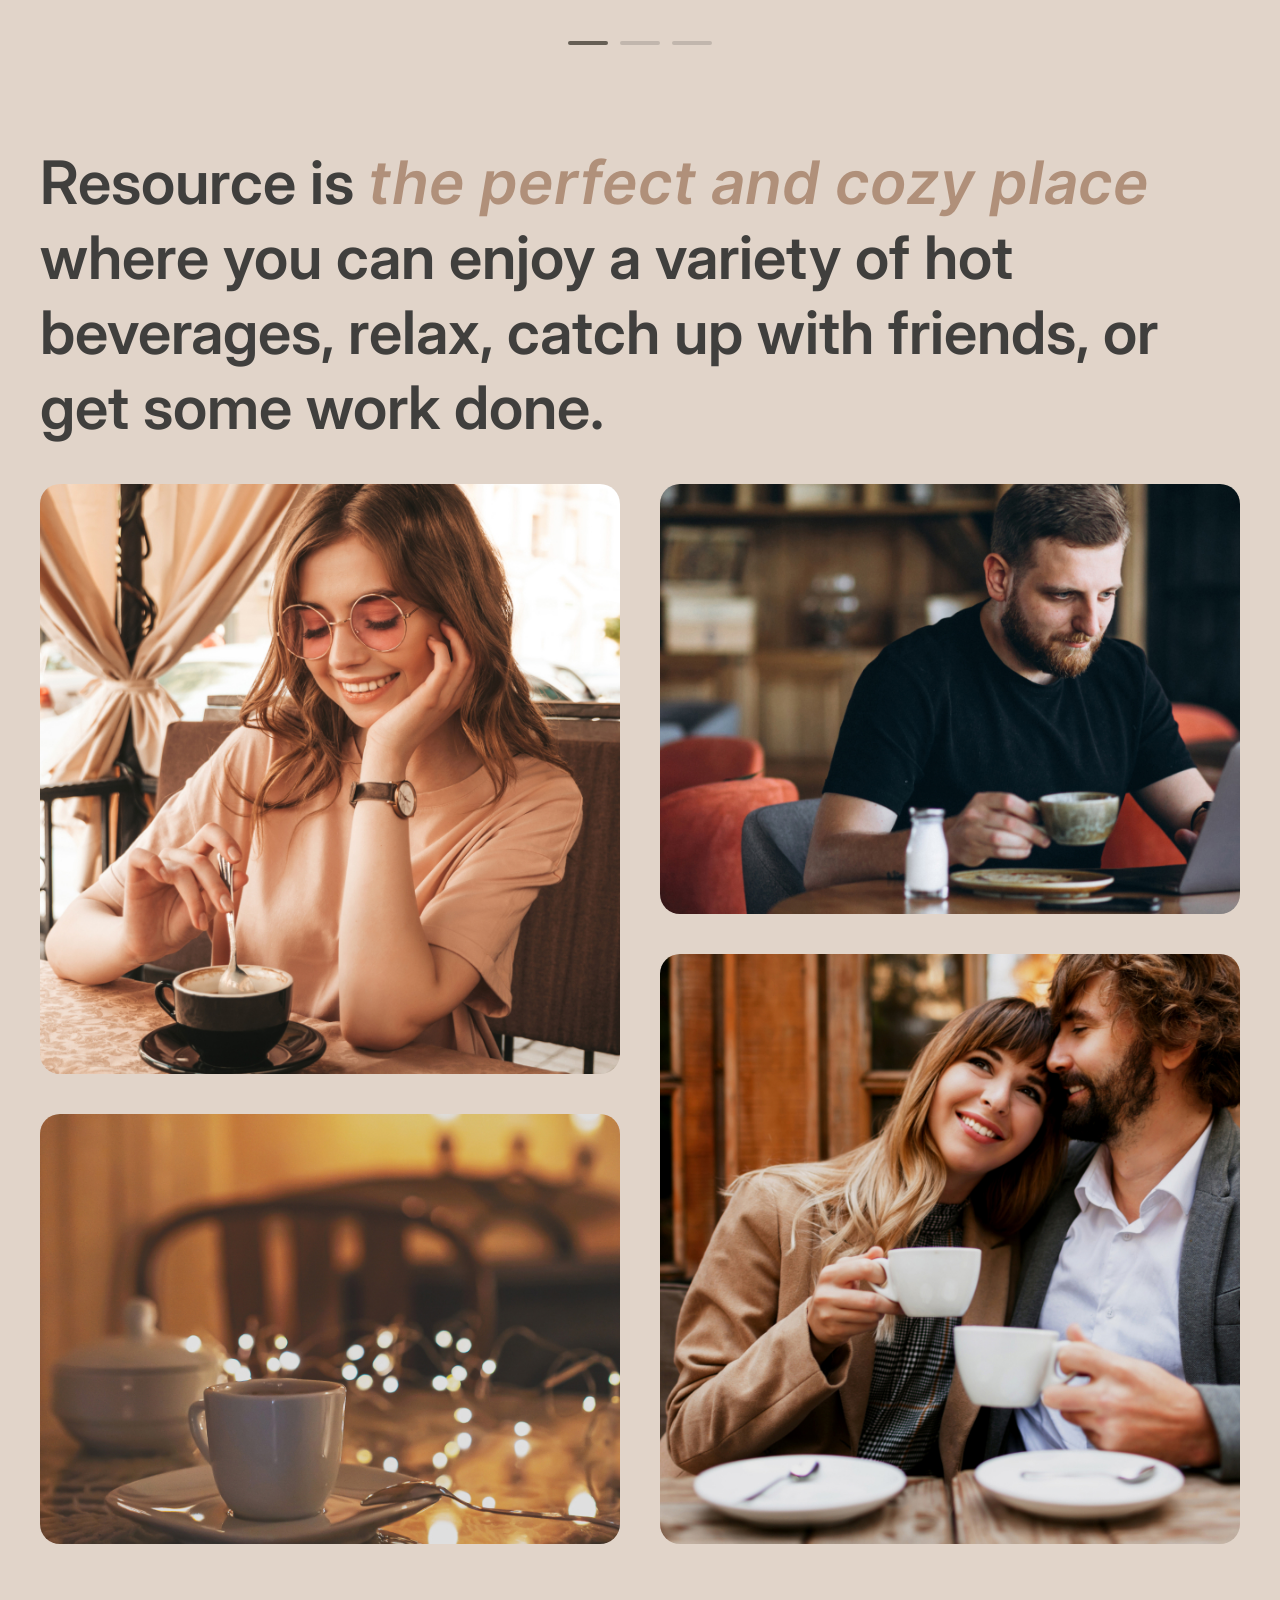
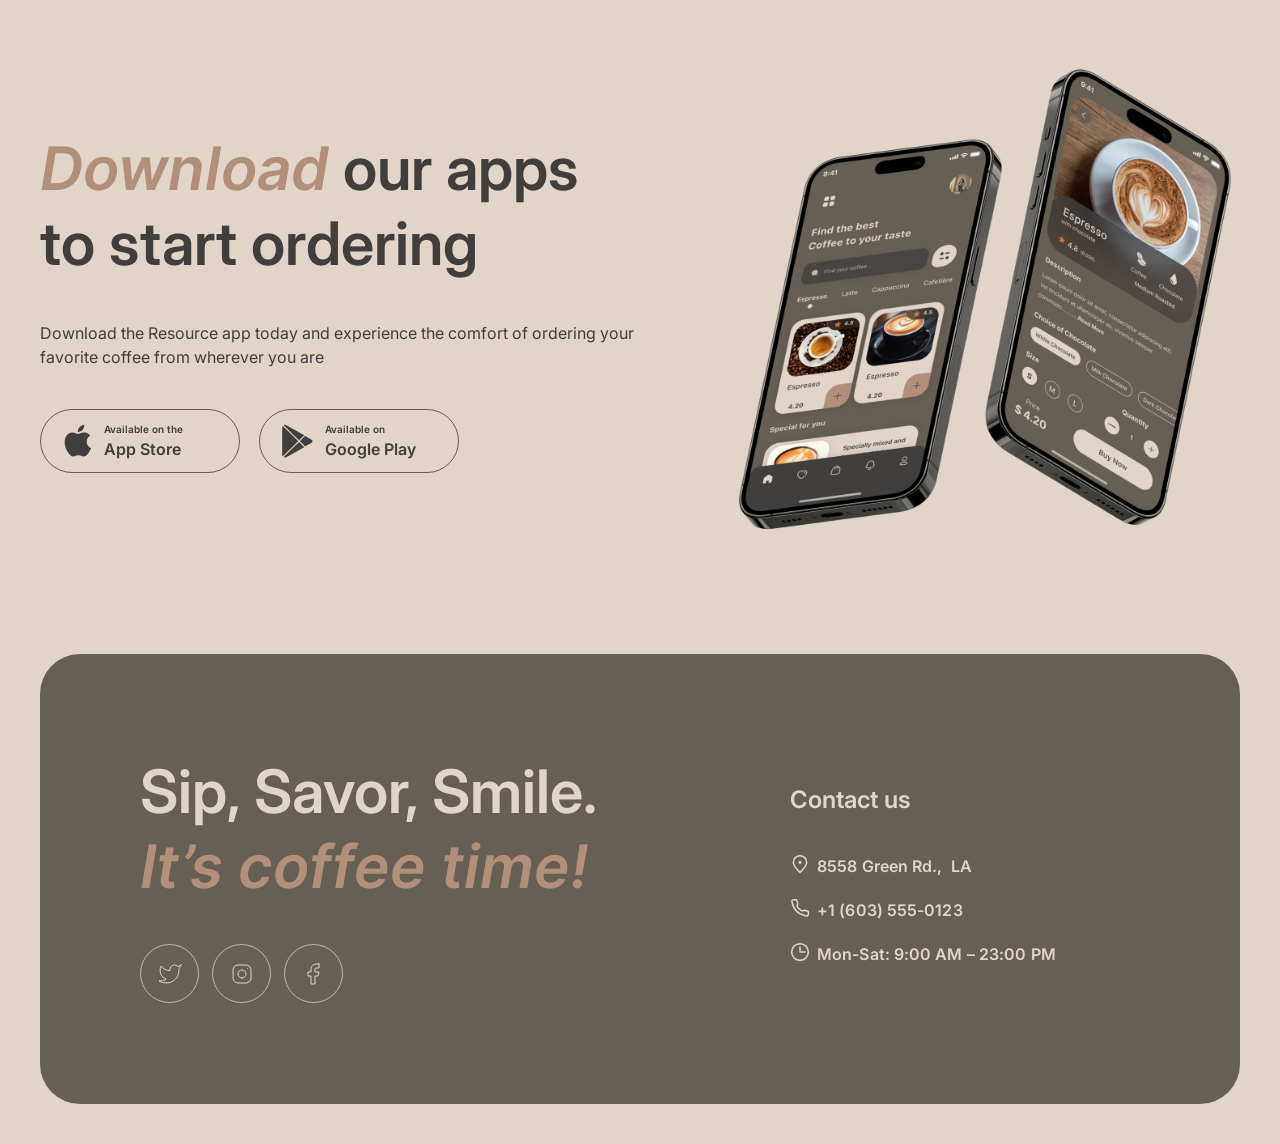
==== commit 5eab7bc0: "feat: burger menu css" ====
--- a/index.html
+++ b/index.html
@@ -24,23 +24,46 @@
             <div class="inner">
                 <div id="logo" class=""><a href=""><img src="img/logo.png" alt="Logo Coffee House"></a>
                 </div>
+
                 <div id="top-menu" class="">
                     <ul>
                         <li class="top-link"><a class="menu-btn" href="#favorite-coffee">Favorite coffee</a></li>
                         <li class="top-link"><a class="menu-btn" href="#about">About</a></li>
                         <li class="top-link"><a class="menu-btn" href="#mobile-app">Mobile app</a></li>
                         <li class="top-link"><a class="menu-btn" href="#contacts">Contact us</a></li>
+                        <li class="top-link mlink">
+                            <a href="menu.html" class="menu-btn"><span class="cup-text">Menu</span><span
+                                    class="coffe-icon"><svg width="41" height="40" viewBox="0 0 41 40" fill="none"
+                                        xmlns="http://www.w3.org/2000/svg">
+                                        <path
+                                            d="M28.8333 18.9333V25C28.8333 30.5228 24.3561 35 18.8332 35H15.4999C9.97707 35 5.49992 30.5228 5.49992 25V18.9333C5.49992 18.602 5.76855 18.3333 6.09992 18.3333H28.2333C28.5646 18.3333 28.8333 18.602 28.8333 18.9333Z"
+                                            stroke="#403F3D" stroke-width="2" stroke-linecap="round"
+                                            stroke-linejoin="round" />
+                                        <path
+                                            d="M20.4999 15C20.4999 13.3334 21.6904 11.6667 24.0713 11.6667C24.5919 11.6667 25.2136 11.6667 25.8333 11.6667C27.4901 11.6667 28.8333 10.3236 28.8333 8.66671V5.83337"
+                                            stroke="#403F3D" stroke-width="2" stroke-linecap="round"
+                                            stroke-linejoin="round" />
+                                        <path
+                                            d="M13.8334 15V12.1667C13.8334 10.5098 15.1766 9.16667 16.8334 9.16667H20.1667C21.2713 9.16667 22.1667 8.27124 22.1667 7.16667V5"
+                                            stroke="#403F3D" stroke-width="2" stroke-linecap="round"
+                                            stroke-linejoin="round" />
+                                        <path
+                                            d="M27.1667 18.3334H31.3334C33.6346 18.3334 35.5001 20.1989 35.5001 22.5C35.5001 24.8012 33.6346 26.6667 31.3334 26.6667H28.8334"
+                                            stroke="#403F3D" stroke-width="2" stroke-linecap="round"
+                                            stroke-linejoin="round" />
+                                    </svg>
+                                </span>
+                            </a>
+                        </li>
                     </ul>
                 </div>
-                <div class="menu-burger">
-                    <div class="burger-btn">
-                        <span></span>
-                        <span></span>
-                    </div>
-                </div>
-                <div id="menu-link" class="cofee-cup-text"><a href="menu.html" class="menu-btn"><span
-                            class="cup-text">Menu</span><span class="coffe-icon dmenu"><svg width="20" height="20"
-                                viewBox="0 0 20 20" fill="none" xmlns="http://www.w3.org/2000/svg">
+
+                <div id="menu-link" class="cofee-cup-text">
+                    <a href="menu.html" class="menu-btn">
+                        <span class="cup-text">Menu</span>
+                        <span class="coffe-icon dmenu">
+                            <svg width="20" height="20" viewBox="0 0 20 20" fill="none"
+                                xmlns="http://www.w3.org/2000/svg">
                                 <path
                                     d="M14.167 9.76667V11.6667C14.167 14.8883 11.5553 17.5 8.33366 17.5C5.112 17.5 2.50033 14.8883 2.50033 11.6667V9.76667C2.50033 9.4353 2.76896 9.16667 3.10033 9.16667H13.567C13.8984 9.16667 14.167 9.4353 14.167 9.76667Z"
                                     stroke="#403F3D" stroke-width="1.5" stroke-linecap="round"
@@ -57,31 +80,22 @@
                                     d="M13.333 9.16675H15.4163C16.5669 9.16675 17.4997 10.0995 17.4997 11.2501C17.4997 12.4007 16.5669 13.3334 15.4163 13.3334H14.1663"
                                     stroke="#403F3D" stroke-width="1.5" stroke-linecap="round"
                                     stroke-linejoin="round" />
-                            </svg></span>
-                        <span class="coffe-icon mobmenu"><svg width="41" height="40" viewBox="0 0 41 40" fill="none"
-                                xmlns="http://www.w3.org/2000/svg">
-                                <path
-                                    d="M28.8333 18.9333V25C28.8333 30.5228 24.3561 35 18.8332 35H15.4999C9.97707 35 5.49992 30.5228 5.49992 25V18.9333C5.49992 18.602 5.76855 18.3333 6.09992 18.3333H28.2333C28.5646 18.3333 28.8333 18.602 28.8333 18.9333Z"
-                                    stroke="#403F3D" stroke-width="2" stroke-linecap="round" stroke-linejoin="round" />
-                                <path
-                                    d="M20.4999 15C20.4999 13.3334 21.6904 11.6667 24.0713 11.6667C24.5919 11.6667 25.2136 11.6667 25.8333 11.6667C27.4901 11.6667 28.8333 10.3236 28.8333 8.66671V5.83337"
-                                    stroke="#403F3D" stroke-width="2" stroke-linecap="round" stroke-linejoin="round" />
-                                <path
-                                    d="M13.8334 15V12.1667C13.8334 10.5098 15.1766 9.16667 16.8334 9.16667H20.1667C21.2713 9.16667 22.1667 8.27124 22.1667 7.16667V5"
-                                    stroke="#403F3D" stroke-width="2" stroke-linecap="round" stroke-linejoin="round" />
-                                <path
-                                    d="M27.1667 18.3334H31.3334C33.6346 18.3334 35.5001 20.1989 35.5001 22.5C35.5001 24.8012 33.6346 26.6667 31.3334 26.6667H28.8334"
-                                    stroke="#403F3D" stroke-width="2" stroke-linecap="round" stroke-linejoin="round" />
                             </svg>
                         </span>
                     </a>
+                </div>
+                <div class="menu-burger">
+                    <div class="burger-btn">
+                        <span></span>
+                        <span></span>
+                    </div>
                 </div>
             </div>
         </header>
         <main>
             <section id="enjoy">
                 <div class="video-block">
-				<video class="enjoy-video" poster="./img/img-hero.jpg" autoplay="" muted="" loop="" playsinline="">
+                    <video class="enjoy-video" poster="./img/img-hero.jpg" autoplay="" muted="" loop="" playsinline="">
                         <source src="./img/promo-video.webm" type="video/webm">
                     </video>
                     <div class="promo-text">
--- a/css/style.css
+++ b/css/style.css
@@ -891,8 +891,29 @@
     cursor: default;
 }
 
-#menu-page #menu-link .menu-btn::after {
+#menu-page #menu-link .menu-btn::after,
+#menu-page .mlink::after {
     width: 100%;
+}
+
+#top-menu ul>li.mlink {
+    padding: 0 0 3px 0;
+    margin: 41px 0 0 !important;
+}
+
+.mlink .coffe-icon {
+    position: relative;
+    left: -12px;
+    top: 7px;
+}
+
+.menu-btn.mlink::after {
+    left: 45%;
+}
+
+.mlink .cup-text {
+    position: relative;
+    margin-right: 28px;
 }
 
 #menu-page #menu-link .menu-btn {
--- a/css/burger.css
+++ b/css/burger.css
@@ -20,6 +20,7 @@
         background-color: #E1D4C9;
         transition: .6s all;
         z-index: 5;
+        overflow-y: scroll;
     }
 
     #top-menu.topmenu-active {
@@ -40,13 +41,14 @@
         display: inherit;
         justify-content: center;
         flex-basis: auto;
+        margin: 41px 0 0 0;
     }
 
     #top-menu.topmenu-active #menu-link .cup-text {
         font-size: 32px;
         font-weight: 600;
         line-height: 125%;
-        left: 1px;
+        left: -11px;
     }
 
     #top-menu ul {
@@ -54,8 +56,8 @@
     }
 
     #top-menu.topmenu-active #menu-link .coffe-icon {
-        top: 7px;
-        margin-left: 13px;
+        top: -1px;
+        margin-left: 5px;
     }
 
     #top-menu.topmenu-active ul>li {
--- a/css/responsive.css
+++ b/css/responsive.css
@@ -131,7 +131,8 @@
         display: none;
     }
 
-    .burger-link {
+    .burger-link,
+    .mlink {
         font-size: 32px;
         font-weight: 600;
         line-height: 125%;
@@ -225,7 +226,7 @@
 @media screen and (min-width: 769px) {
 
     .refresh,
-    .coffe-icon.mobmenu {
+    #top-menu .mlink {
         display: none;
     }
 
@@ -237,7 +238,7 @@
         width: 60px;
         height: 60px;
         display: block;
-        margin: 0 auto;
+        margin: 20px auto 19px;
         border: 1px solid #665F55;
         border-radius: 50px;
         cursor: pointer;
@@ -246,7 +247,6 @@
     .refresh-icon svg {
         margin: auto;
         display: block;
-        top: 17px;
         position: relative;
     }
 
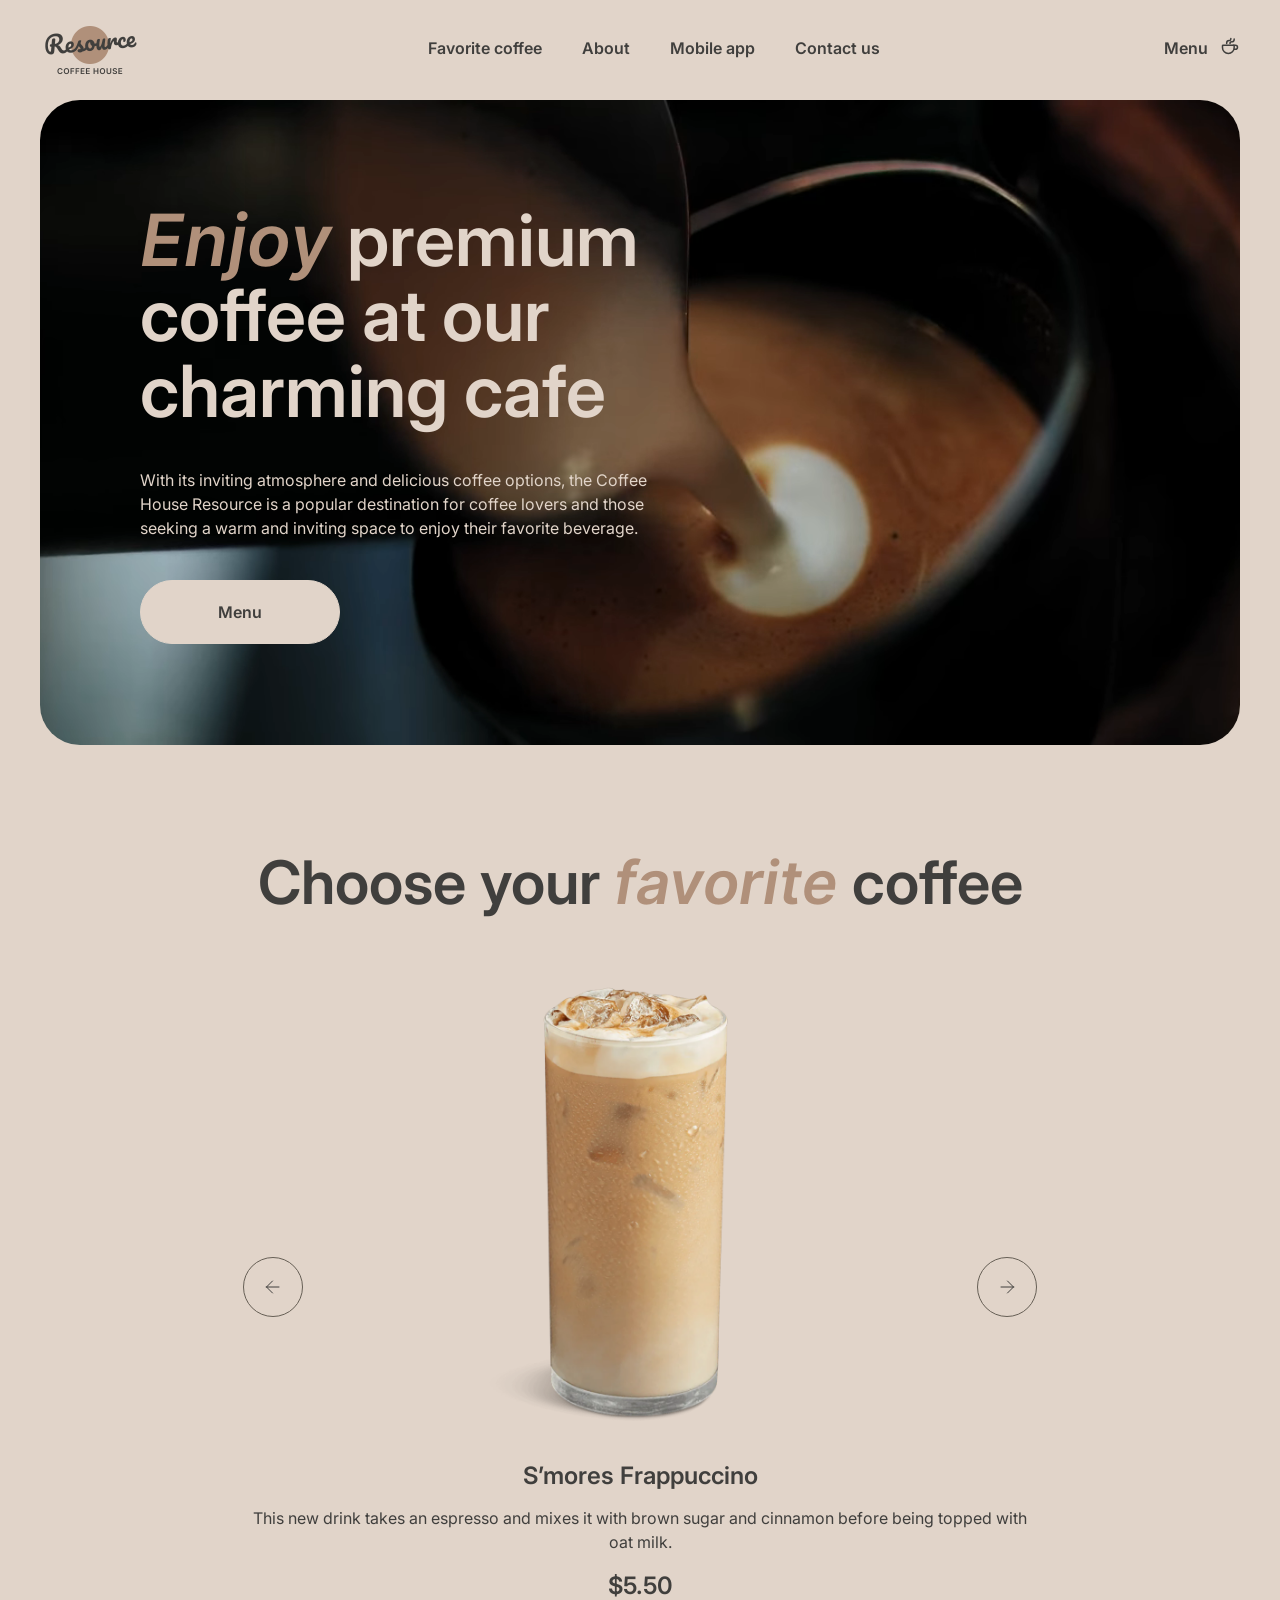
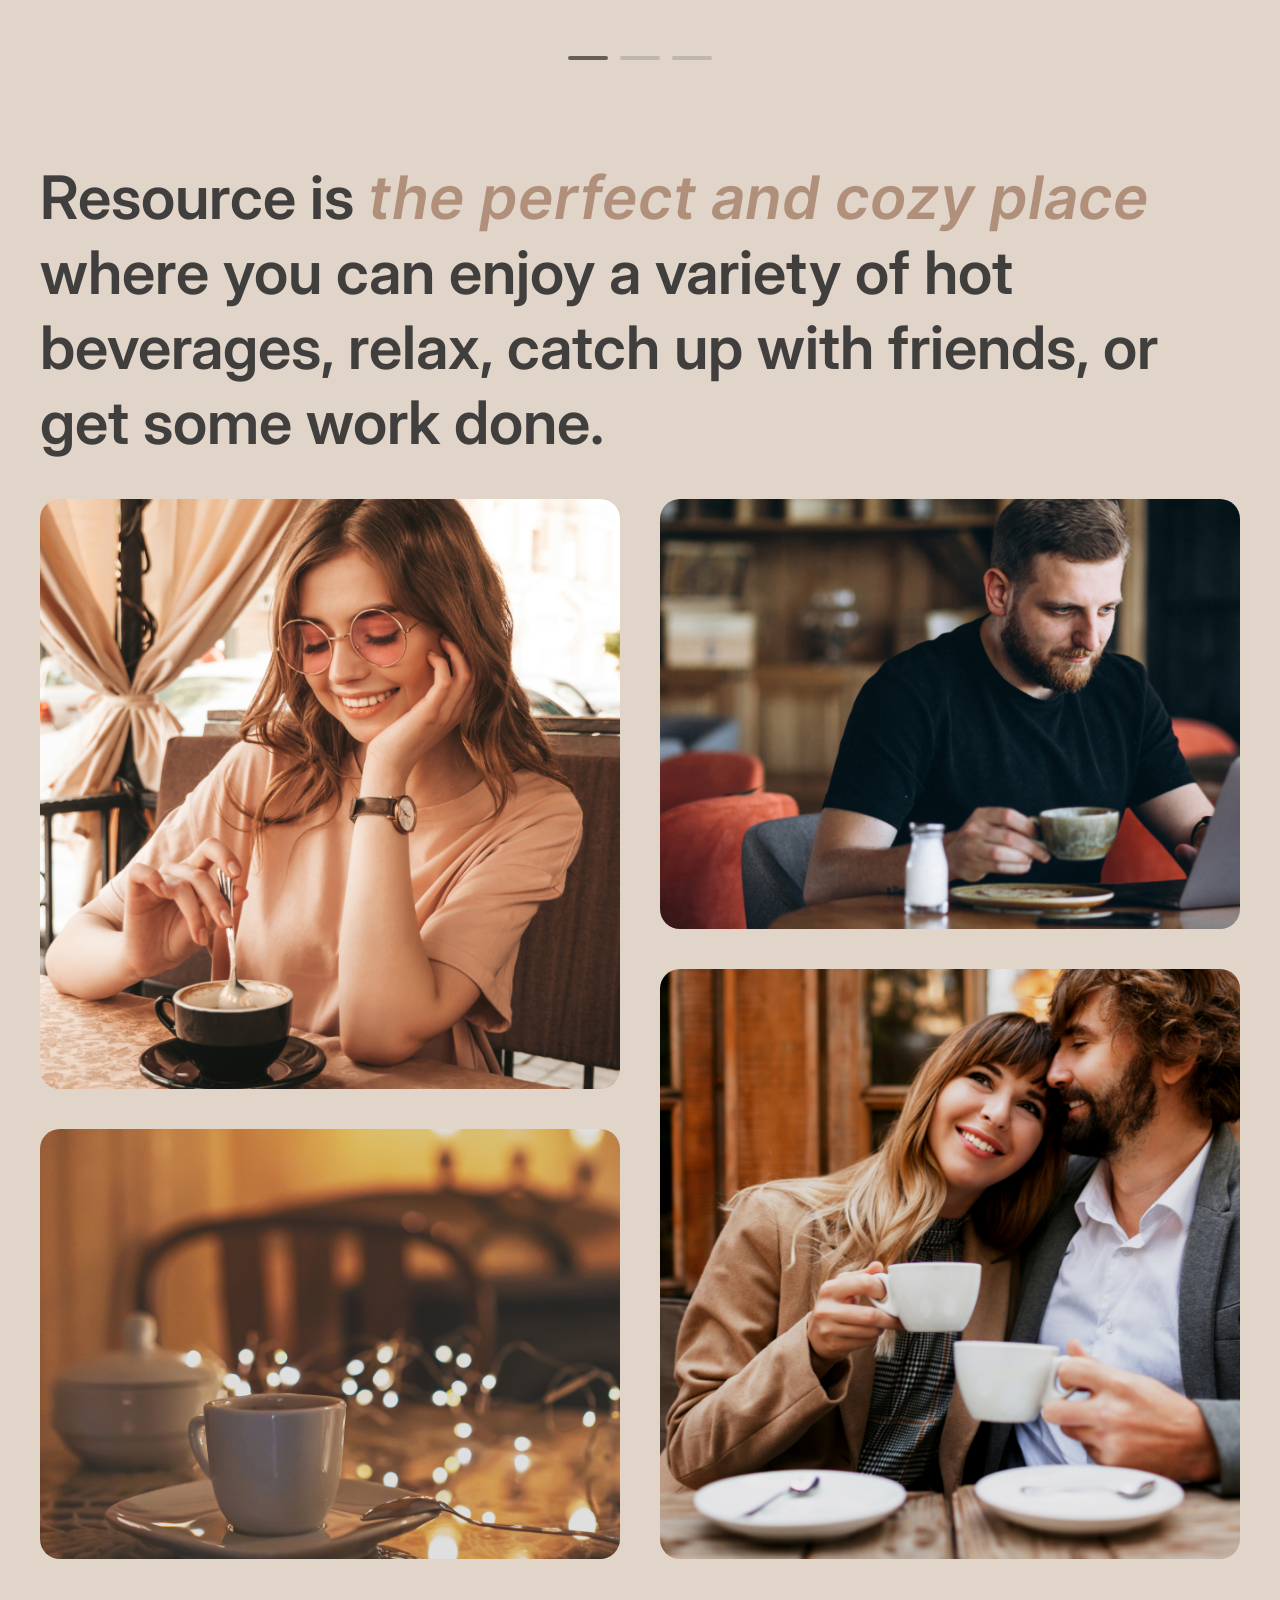
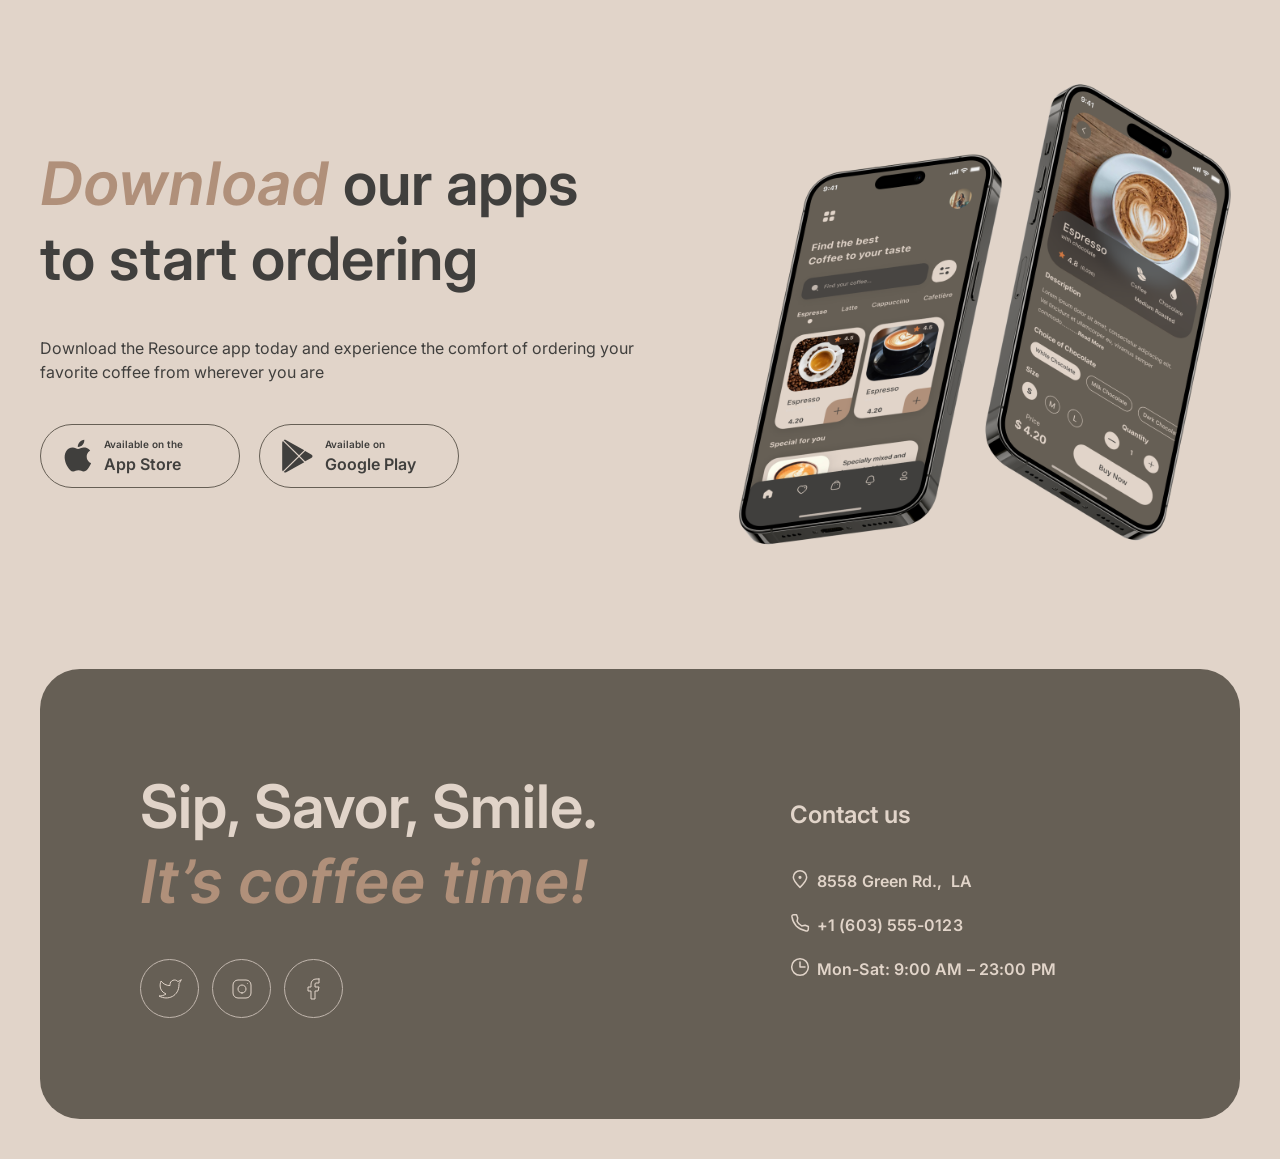
==== commit 3eff1d9c: "feat: slider js css html" ====
--- a/index.html
+++ b/index.html
@@ -10,6 +10,7 @@
     <title>Coffee House</title>
     <link rel="stylesheet" href="css/style.css">
     <link rel="stylesheet" href="css/burger.css">
+    <link rel="stylesheet" href="css/slider.css">
     <link rel="stylesheet" href="css/responsive.css">
     <link rel="stylesheet" href="css/normalize.css">
     <link rel="preconnect" href="https://fonts.googleapis.com">
@@ -26,6 +27,7 @@
                 </div>
 
                 <div id="top-menu" class="">
+
                     <ul>
                         <li class="top-link"><a class="menu-btn" href="#favorite-coffee">Favorite coffee</a></li>
                         <li class="top-link"><a class="menu-btn" href="#about">About</a></li>
@@ -131,26 +133,52 @@
             </section>
             <section id="favorite-coffee">
                 <h2 class="mobile">Choose your <span class="accent">favorite</span> coffee</h2>
-                <div class="slider">
-                    <div class="product">
-                        <div class="img"><img src="img/coffee-slider-1.png" alt="S’mores Frappuccino"></div>
-                        <h3>S’mores Frappuccino</h3>
-                        <div class="text">This new drink takes an espresso and mixes it with brown sugar and cinnamon
-                            before
-                            being topped with oat milk.</div>
-                        <div class="price">
-                            <h3>$5.50</h3>
-                        </div>
-                    </div>
-                    <div class="nav-next btn">
+                <div class="carousel-container">
+                    <div class="carousel" id="image-carousel">
+                        <div class="carousel-item">
+                            <div class="img"><img src="img/coffee-slider-1.png" alt="S’mores Frappuccino"></div>
+                            <h3>S’mores Frappuccino</h3>
+                            <div class="text">This new drink takes an espresso and mixes it with brown sugar and
+                                cinnamon
+                                before
+                                being topped with oat milk.</div>
+                            <div class="price">
+                                <h3>$5.50</h3>
+                            </div>
+                        </div>
+                        <div class="carousel-item">
+                            <div class="img"><img src="img/coffee-slider-2.png" alt="S’mores Frappuccino"></div>
+                            <h3>S’mores Frappuccino</h3>
+                            <div class="text">This new drink takes an espresso and mixes it with brown sugar and
+                                cinnamon
+                                before
+                                being topped with oat milk.</div>
+                            <div class="price">
+                                <h3>$5.50</h3>
+                            </div>
+                        </div>
+                        <div class="carousel-item">
+                            <div class="img"><img src="img/coffee-slider-3.png" alt="S’mores Frappuccino"></div>
+                            <h3>S’mores Frappuccino</h3>
+                            <div class="text">This new drink takes an espresso and mixes it with brown sugar and
+                                cinnamon
+                                before
+                                being topped with oat milk.</div>
+                            <div class="price">
+                                <h3>$5.50</h3>
+                            </div>
+                        </div>
+                    </div>
+
+                    <div class="nav-prev btn" id="prevBtn">
+                        <svg xmlns="http://www.w3.org/2000/svg" width="24" height="24" viewBox="0 0 24 24" fill="none">
+                            <path d="M18 12H5.5M5.5 12L11.5 18M5.5 12L11.5 6" stroke="#403F3D" stroke-linecap="round"
+                                stroke-linejoin="round" />
+                        </svg>
+                    </div>
+                    <div class="nav-next btn" id="nextBtn">
                         <svg xmlns="http://www.w3.org/2000/svg" width="24" height="24" viewBox="0 0 24 24" fill="none">
                             <path d="M6 12H18.5M18.5 12L12.5 6M18.5 12L12.5 18" stroke="#403F3D" stroke-linecap="round"
-                                stroke-linejoin="round" />
-                        </svg>
-                    </div>
-                    <div class="nav-prev btn">
-                        <svg xmlns="http://www.w3.org/2000/svg" width="24" height="24" viewBox="0 0 24 24" fill="none">
-                            <path d="M18 12H5.5M5.5 12L11.5 18M5.5 12L11.5 6" stroke="#403F3D" stroke-linecap="round"
                                 stroke-linejoin="round" />
                         </svg>
                     </div>
@@ -161,6 +189,7 @@
                             <div class="bar-item"></div>
                         </div>
                     </div>
+
                 </div>
 
             </section>
@@ -315,6 +344,7 @@
         </footer>
     </div>
     <script src="js/burger.js"></script>
+    <script src="js/slider.js"></script>
 </body>
 
 </html>
--- a/css/style.css
+++ b/css/style.css
@@ -311,25 +311,25 @@
     margin-top: 3px;
 }
 
-#favorite-coffee .product {
+#favorite-coffee .carousel-item {
     max-width: 480px;
     margin: 0 auto 40px;
 }
 
-#favorite-coffee .product img {
+#favorite-coffee .carousel-item .img img {
     max-width: 480px;
     margin-bottom: 12px;
 }
 
-#favorite-coffee .product .text {
+#favorite-coffee .carousel-item .text {
     margin-bottom: 17px;
 }
 
-#favorite-coffee .slider {
-    position: relative;
-}
-
-#favorite-coffee .slider img,
+#favorite-coffee .carousel {
+    position: relative;
+}
+
+#favorite-coffee .carousel img,
 #mobile-app img {
     width: 100%;
 }
--- a/css/slider.css
+++ b/css/slider.css
@@ -0,0 +1,15 @@
+.carousel-container {
+    position: relative;
+    max-width: 800px;
+    margin: auto;
+    overflow: hidden;
+}
+
+.carousel {
+    display: flex;
+    transition: transform 0.5s ease-in-out;
+}
+
+.carousel-item {
+    min-width: 100%;
+}
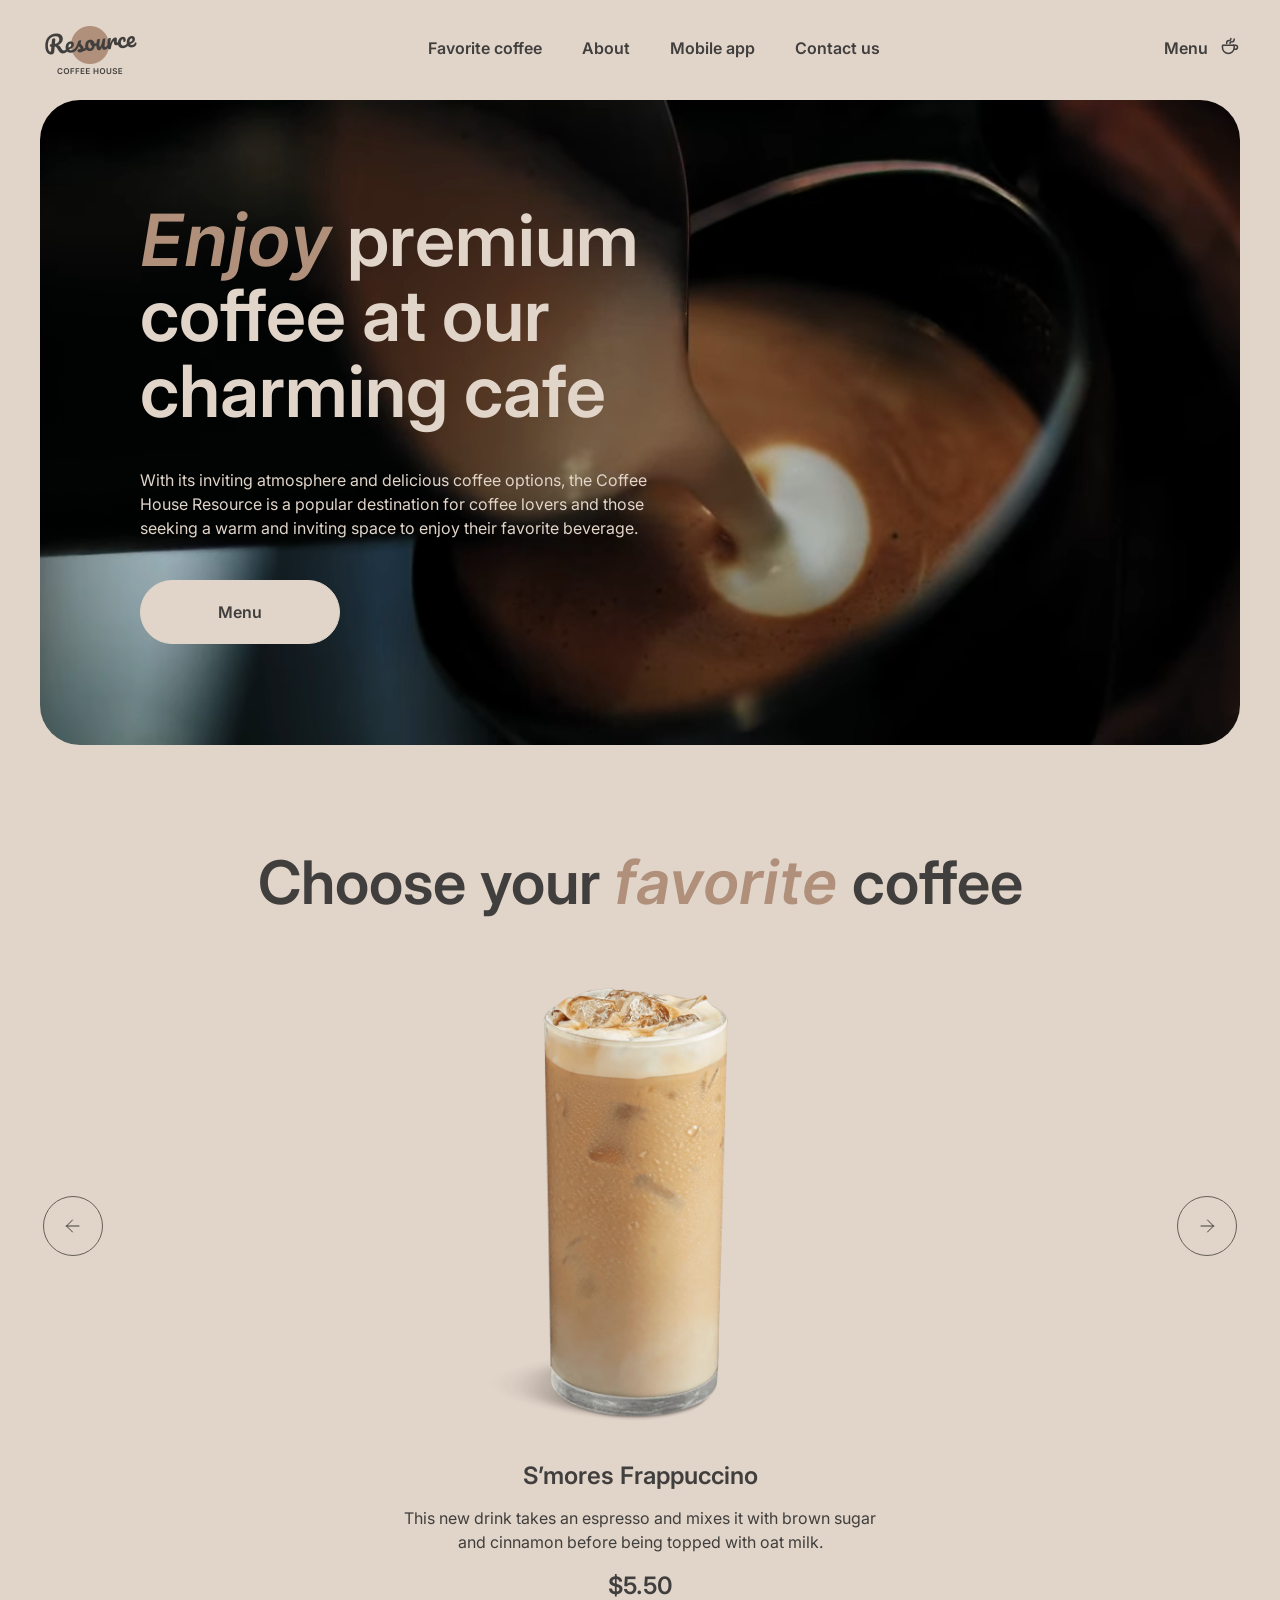
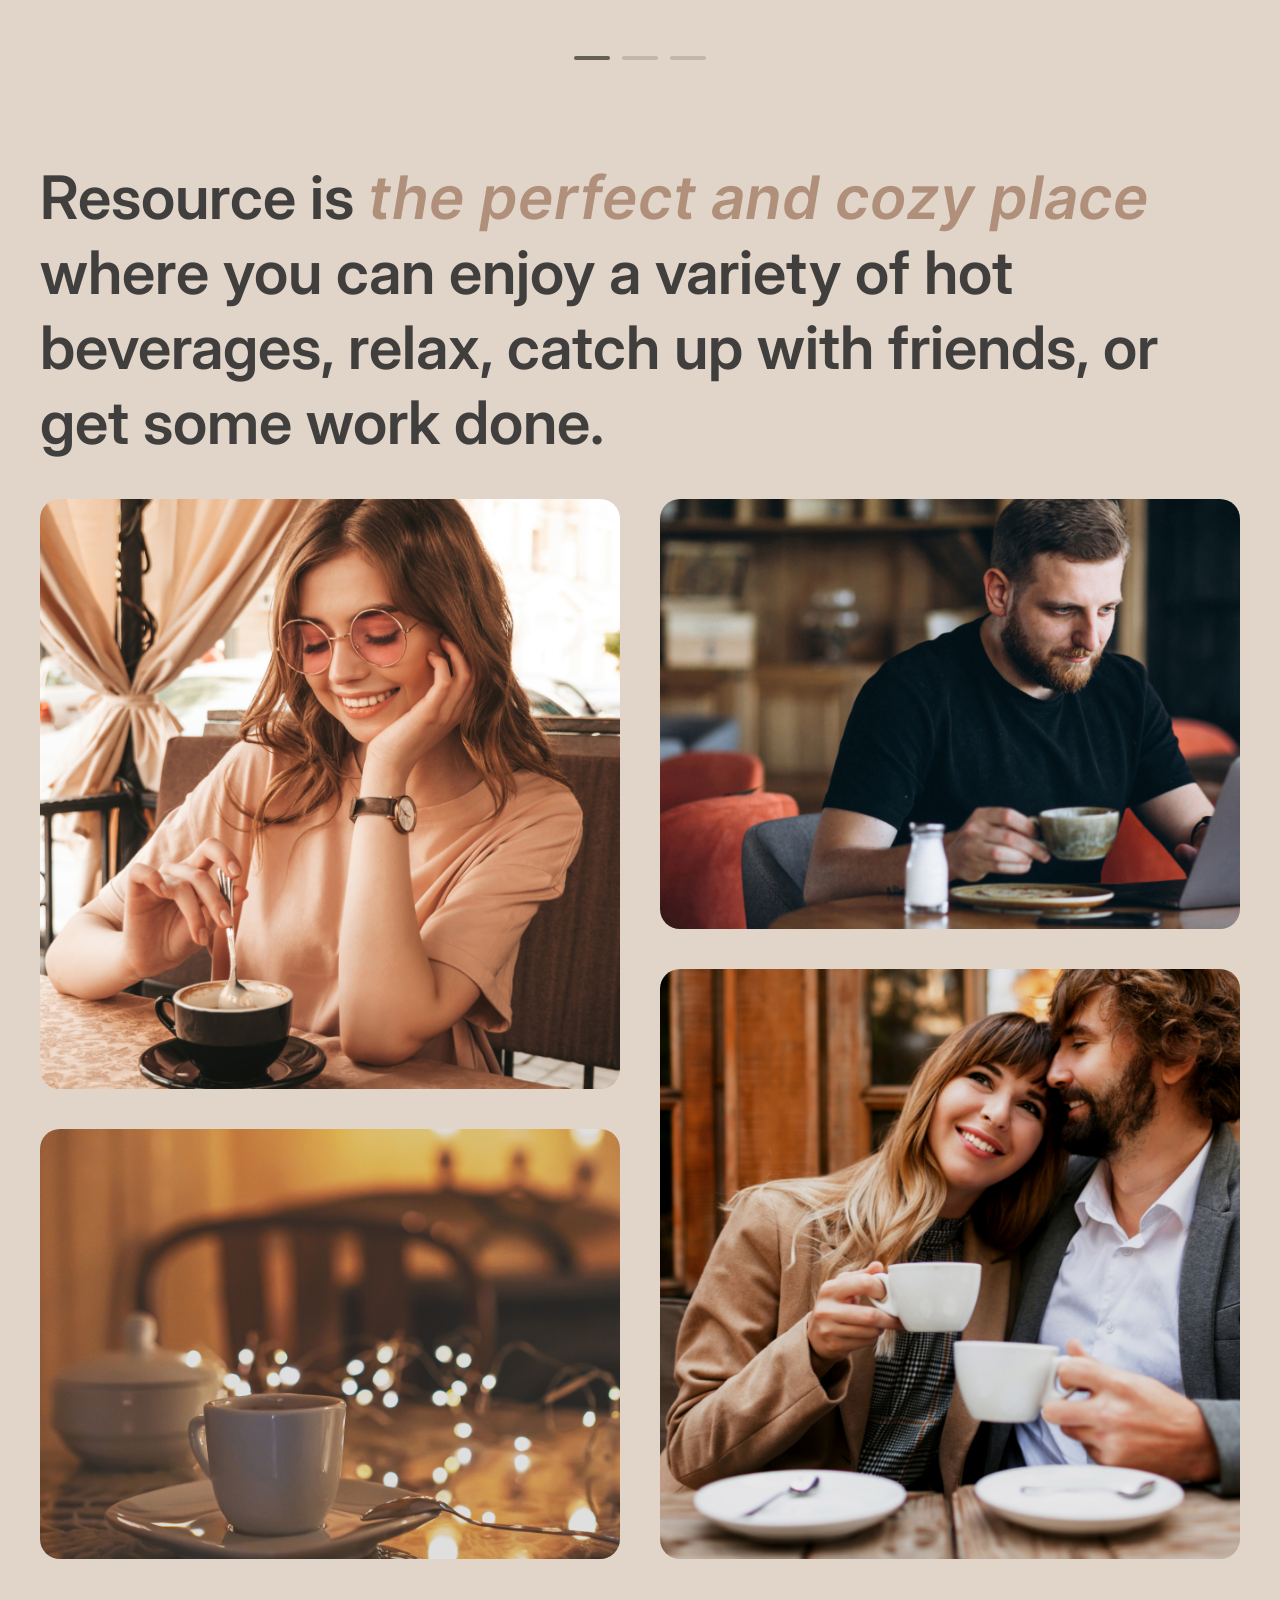
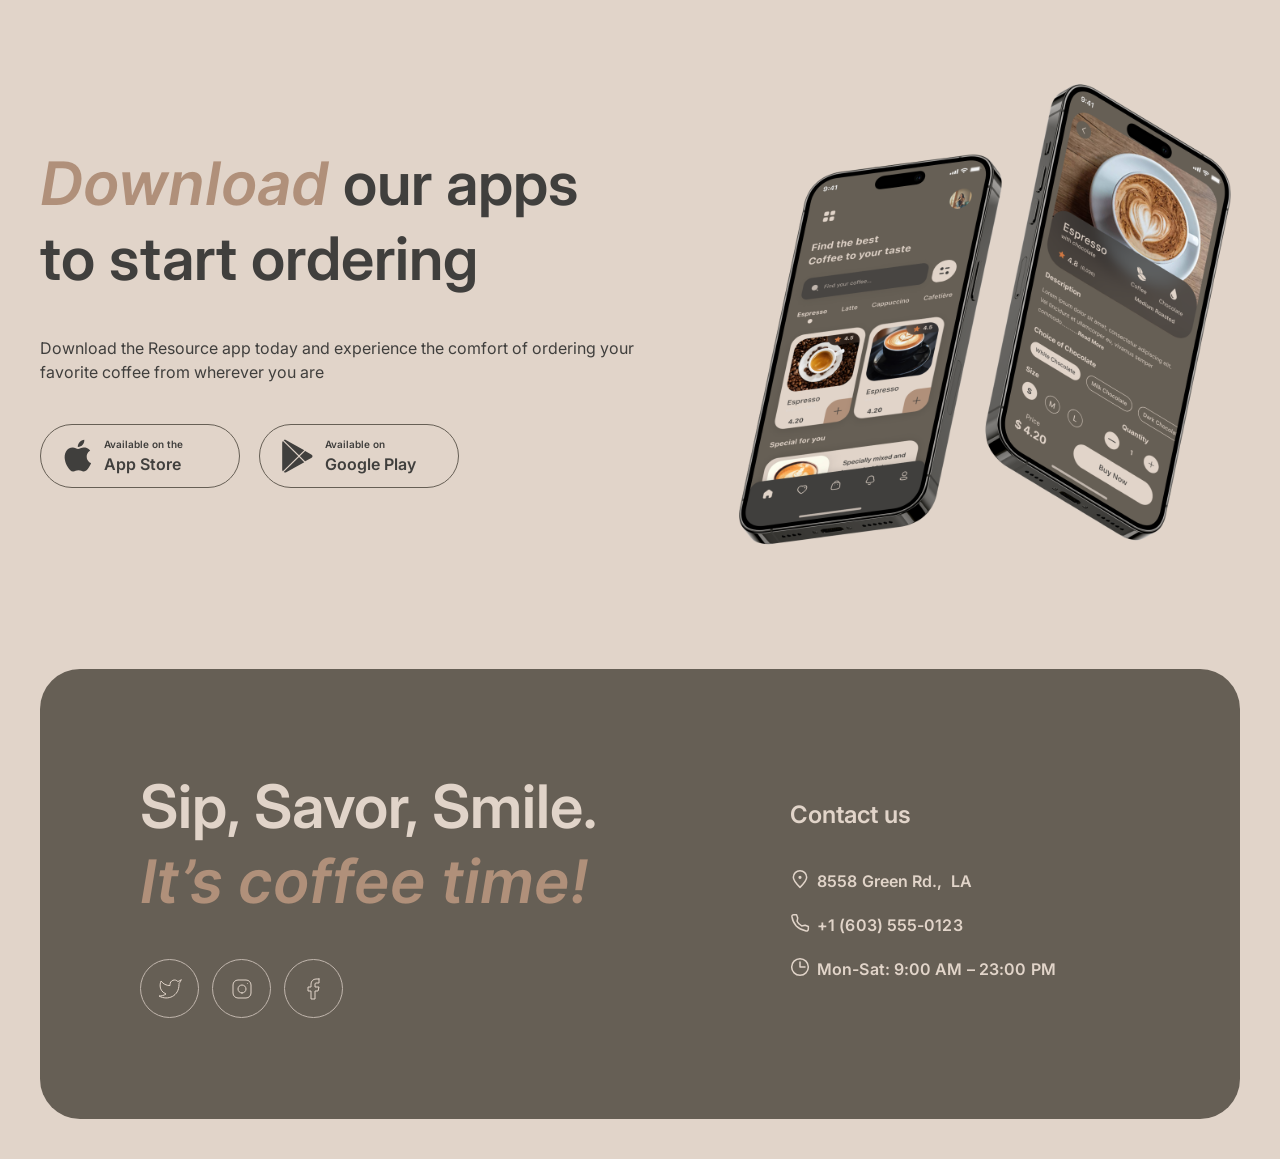
==== commit 1c1c0d86: "fix: slider progress bars" ====
--- a/index.html
+++ b/index.html
@@ -184,9 +184,15 @@
                     </div>
                     <div class="progress-bar">
                         <div class="progress-bar-items">
-                            <div class="bar-item active"></div>
-                            <div class="bar-item"></div>
-                            <div class="bar-item"></div>
+                            <div class="bar-item">
+                                <div class="line"></div>
+                            </div>
+                            <div class="bar-item">
+                                <div class="line"></div>
+                            </div>
+                            <div class="bar-item">
+                                <div class="line"></div>
+                            </div>
                         </div>
                     </div>
 
--- a/css/style.css
+++ b/css/style.css
@@ -4,19 +4,19 @@
 }
 
 * {
-    /* -webkit-tap-highlight-color: rgba(0, 0, 0, 0); */
+    -webkit-tap-highlight-color: rgba(0, 0, 0, 0);
     -webkit-box-sizing: border-box;
     -moz-box-sizing: border-box;
     box-sizing: border-box;
 }
 
 ::-webkit-scrollbar {
-    width: 0px;
-    /* remove scrollbar space */
+    width: 3px;
+    border-radius: 10px;
 }
 
 ::-webkit-scrollbar-thumb {
-    background: #ff0000;
+    background: #acacac;
 }
 
 ::after,
@@ -103,7 +103,8 @@
 }
 
 a,
-button {
+button,
+.button {
     font-size: 16px;
     font-weight: 600;
     line-height: 150%;
@@ -263,11 +264,6 @@
 }
 
 #enjoy {
-    /* background-image: url('../img/img-hero1.jpg');
-    background-repeat: no-repeat;
-    background-size: cover;
-    background-attachment: scroll;
-    background-position: center; */
     border-radius: 40px;
     color: #E1D4C9;
     margin-top: 2.5px;
@@ -392,18 +388,6 @@
     justify-content: center;
 }
 
-.bar-item {
-    background: #C1B6AD;
-    width: 40px;
-    height: 4px;
-    margin: 0 6px;
-    border-radius: 100px;
-}
-
-.bar-item.active {
-    background: #665F55;
-}
-
 #about {
     margin-bottom: 99px;
 }
--- a/css/slider.css
+++ b/css/slider.css
@@ -1,6 +1,5 @@
 .carousel-container {
-    position: relative;
-    max-width: 800px;
+    max-width: 480px;
     margin: auto;
     overflow: hidden;
 }
@@ -10,6 +9,49 @@
     transition: transform 0.5s ease-in-out;
 }
 
+#favorite-coffee {
+    position: relative;
+}
+
 .carousel-item {
-    min-width: 100%;
+    min-width: 480px;
+}
+
+.bar-item {
+    background: #C1B6AD;
+    width: 40px;
+    height: 4px;
+    margin: 0 6px;
+    border-radius: 100px;
+}
+
+.progress-bar {
+    display: flex;
+    justify-content: center;
+    width: 100%;
+    background-color: transparent;
+}
+
+.progress-bar-items {
+    display: flex;
+    overflow: hidden;
+    height: 100%;
+    width: 144px;
+}
+
+.bar-item {
+    flex-grow: 1;
+    overflow: hidden;
+}
+
+.line {
+    height: 100%;
+    width: 0;
+    background-color: #665F55;
+    transition: width 1s ease;
+}
+
+.carousel {
+    display: flex;
+    transition: transform 0.5s ease-in-out;
 }
--- a/css/responsive.css
+++ b/css/responsive.css
@@ -91,6 +91,7 @@
 }
 
 @media (hover: hover) {
+
     .refresh-icon:hover svg path {
         stroke: #E1D4C9;
         transition: background 0.5s ease-in-out, border 0.5s ease-in-out, color 0.5s ease-in-out;
@@ -229,8 +230,8 @@
     #top-menu .mlink {
         display: none;
     }
-
-}
+}
+
 
 @media screen and (max-width: 1300px) {
 
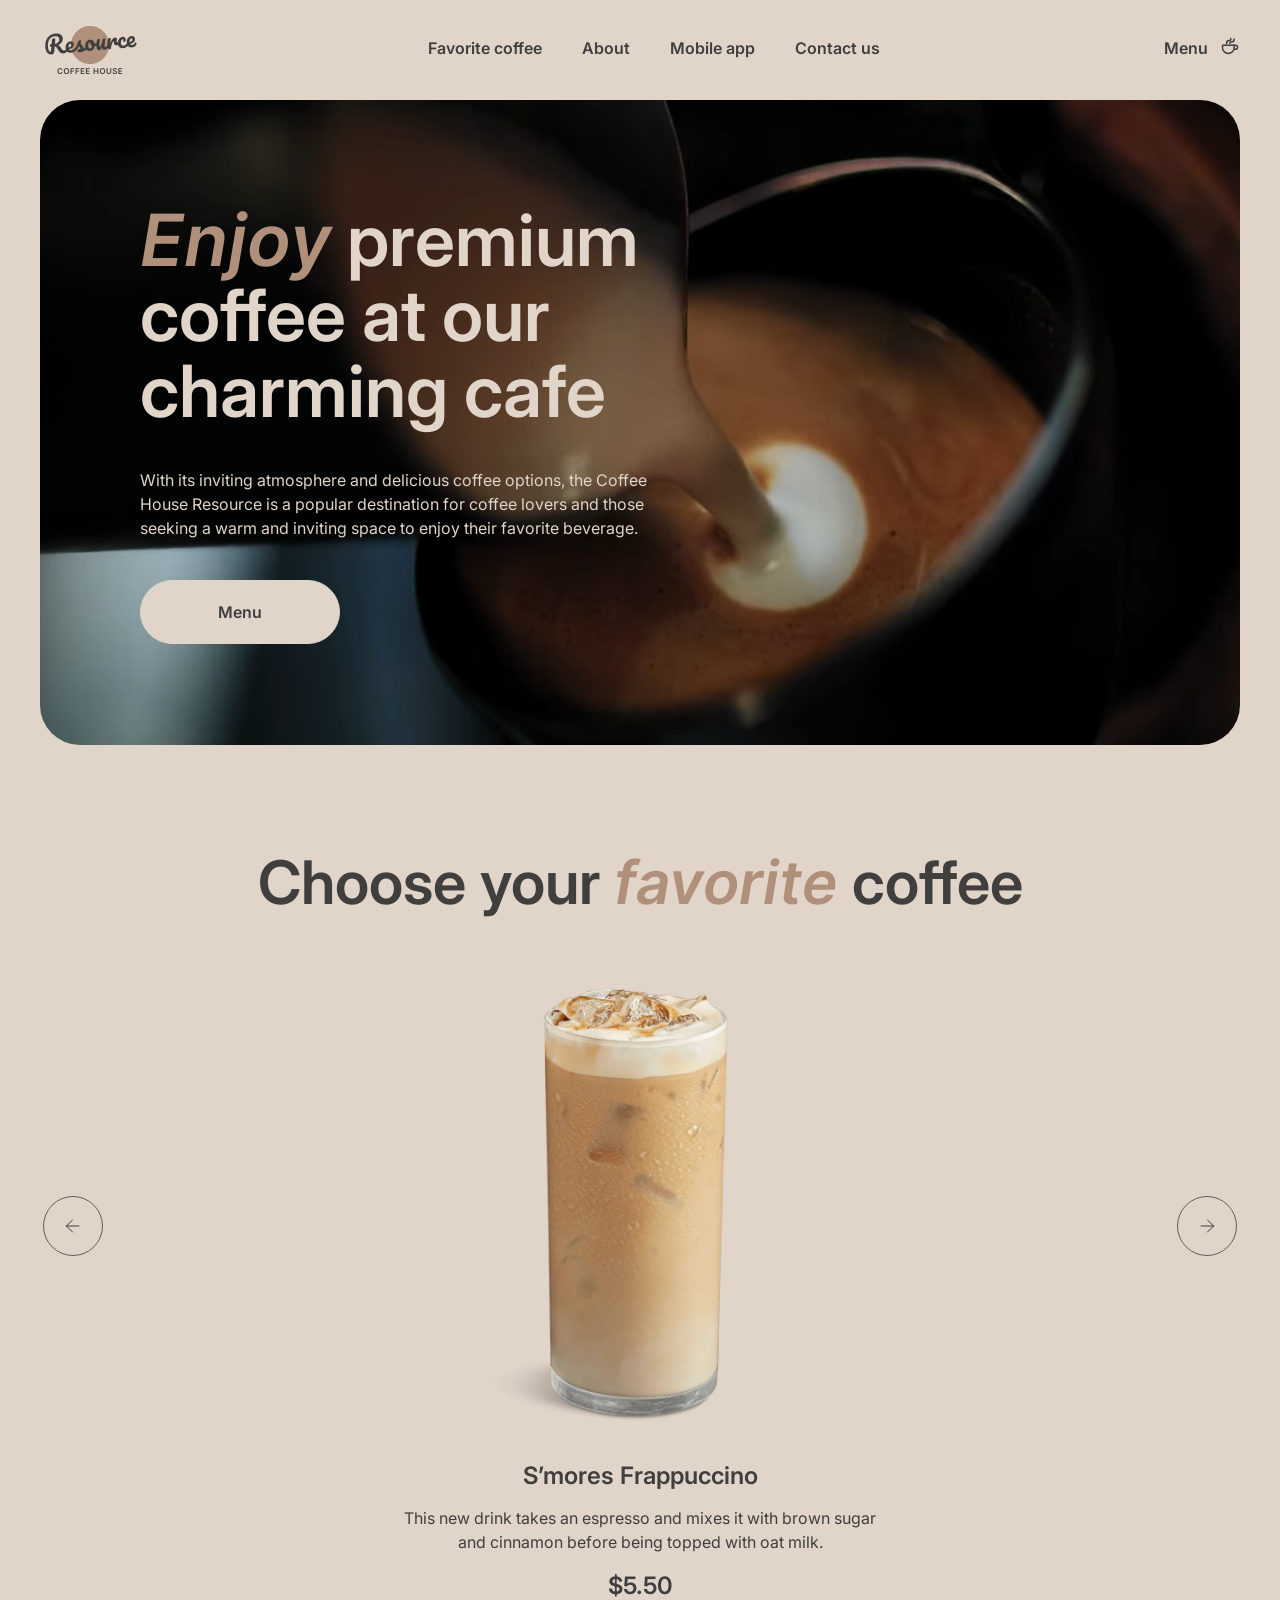
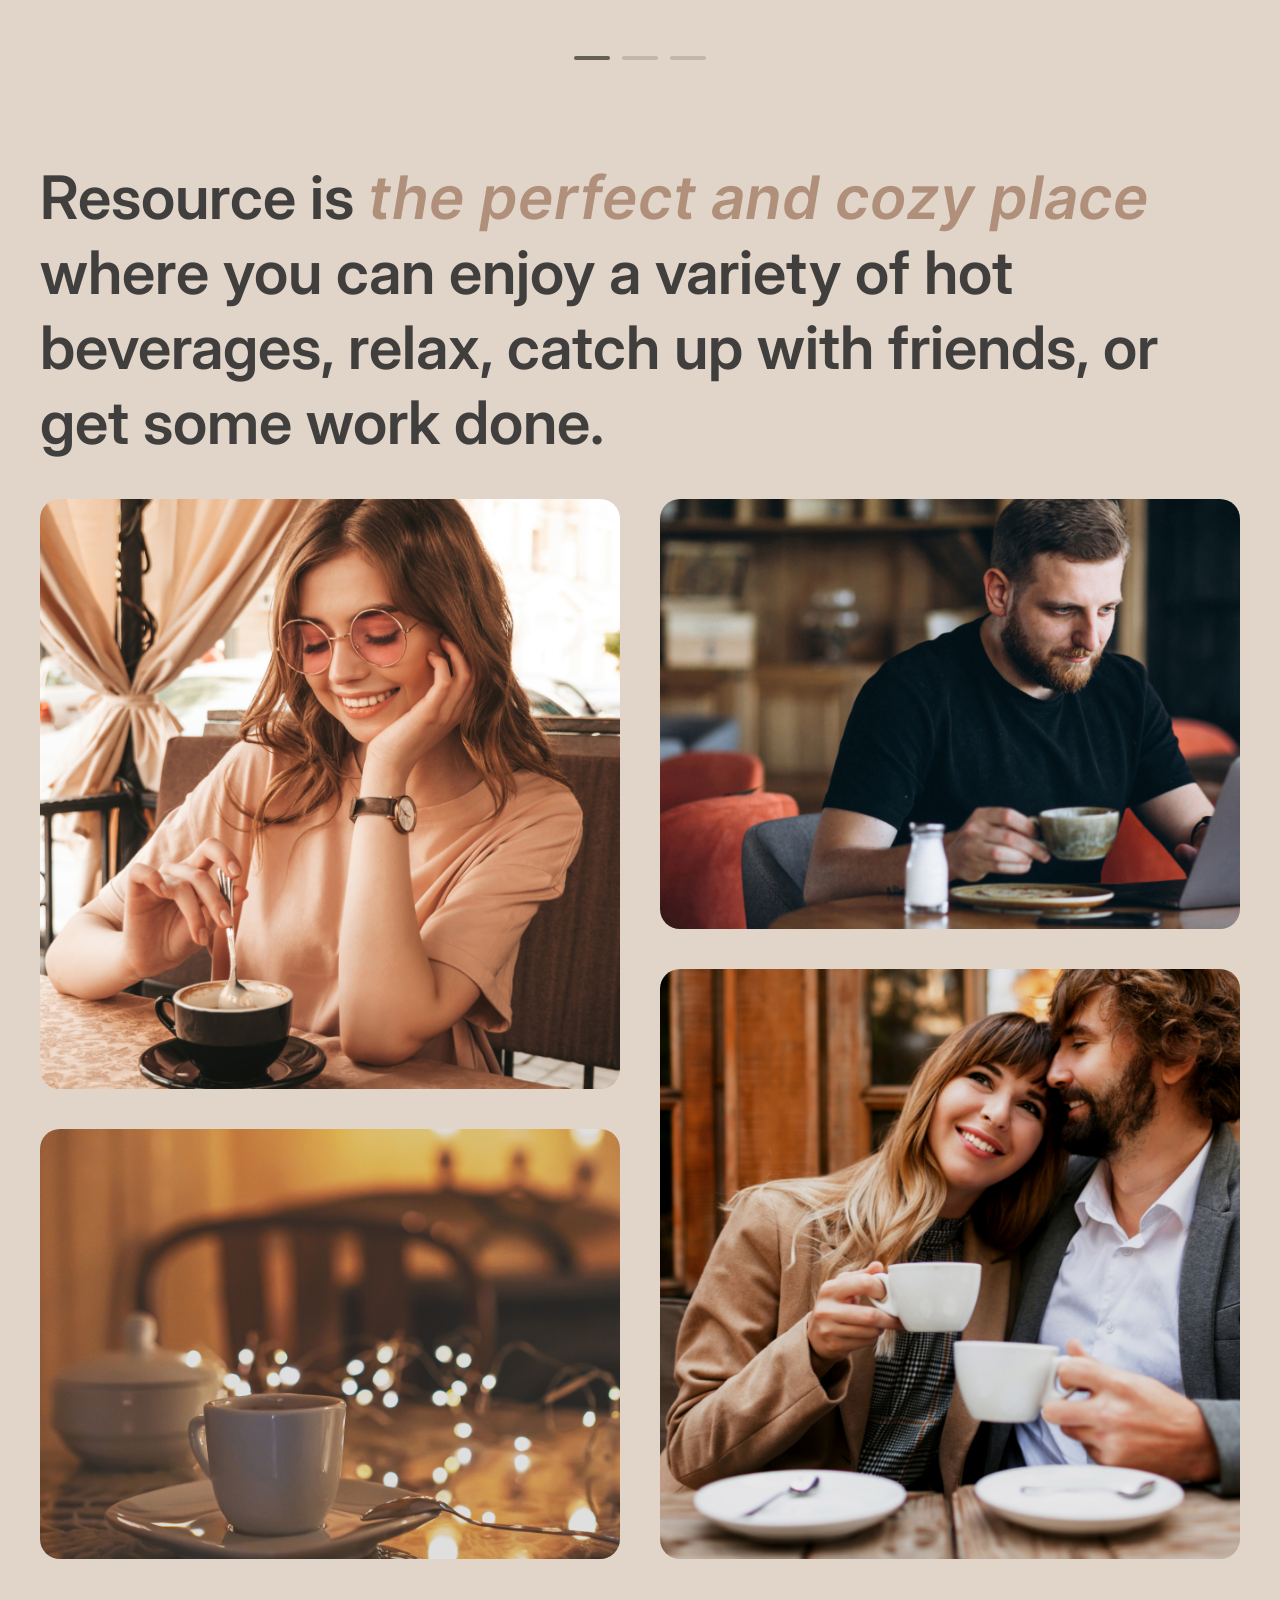
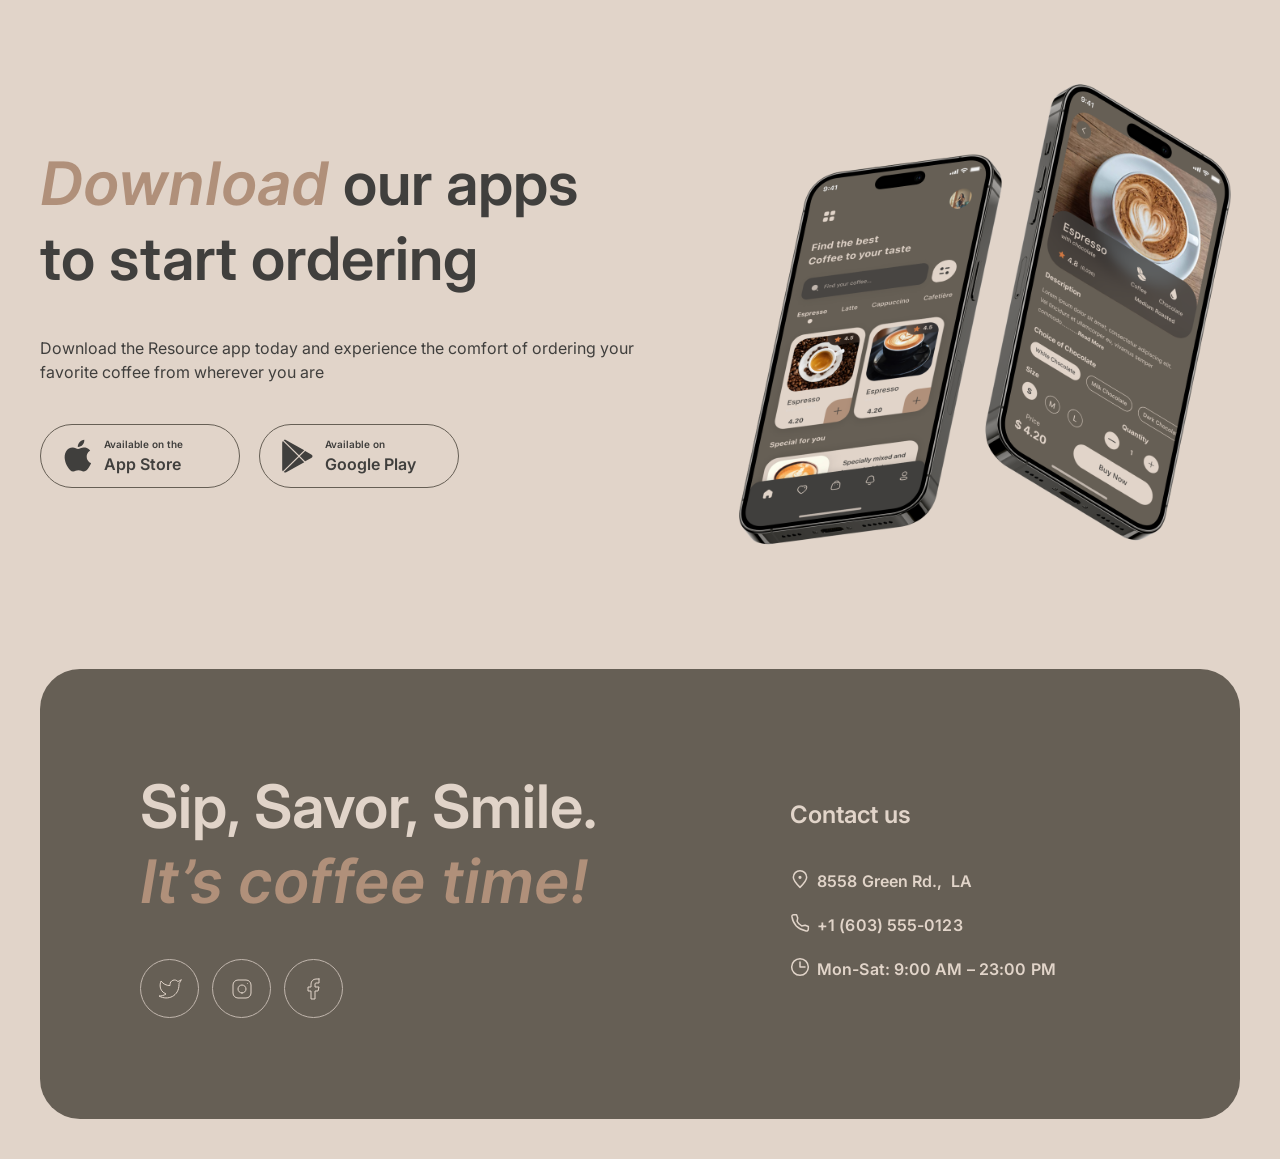
==== commit 33340777: "feat: slider content" ====
--- a/index.html
+++ b/index.html
@@ -147,25 +147,21 @@
                             </div>
                         </div>
                         <div class="carousel-item">
-                            <div class="img"><img src="img/coffee-slider-2.png" alt="S’mores Frappuccino"></div>
-                            <h3>S’mores Frappuccino</h3>
-                            <div class="text">This new drink takes an espresso and mixes it with brown sugar and
-                                cinnamon
-                                before
-                                being topped with oat milk.</div>
+                            <div class="img"><img src="img/coffee-slider-2.png" alt="Caramel Macchiato"></div>
+                            <h3>Caramel Macchiato</h3>
+                            <div class="text">Fragrant and unique classic espresso with rich caramel-peanut syrup, with
+                                cream under whipped thick foam.</div>
                             <div class="price">
-                                <h3>$5.50</h3>
+                                <h3>$5.00</h3>
                             </div>
                         </div>
                         <div class="carousel-item">
-                            <div class="img"><img src="img/coffee-slider-3.png" alt="S’mores Frappuccino"></div>
-                            <h3>S’mores Frappuccino</h3>
-                            <div class="text">This new drink takes an espresso and mixes it with brown sugar and
-                                cinnamon
-                                before
-                                being topped with oat milk.</div>
+                            <div class="img"><img src="img/coffee-slider-3.png" alt="Ice coffee"></div>
+                            <h3>Ice coffee</h3>
+                            <div class="text">A popular summer drink that tones and invigorates. Prepared from coffee,
+                                milk and ice.</div>
                             <div class="price">
-                                <h3>$5.50</h3>
+                                <h3>$4.50</h3>
                             </div>
                         </div>
                     </div>
--- a/css/slider.css
+++ b/css/slider.css
@@ -14,7 +14,8 @@
 }
 
 .carousel-item {
-    min-width: 480px;
+    /* min-width: 480px; */
+    min-width: 100%;
 }
 
 .bar-item {
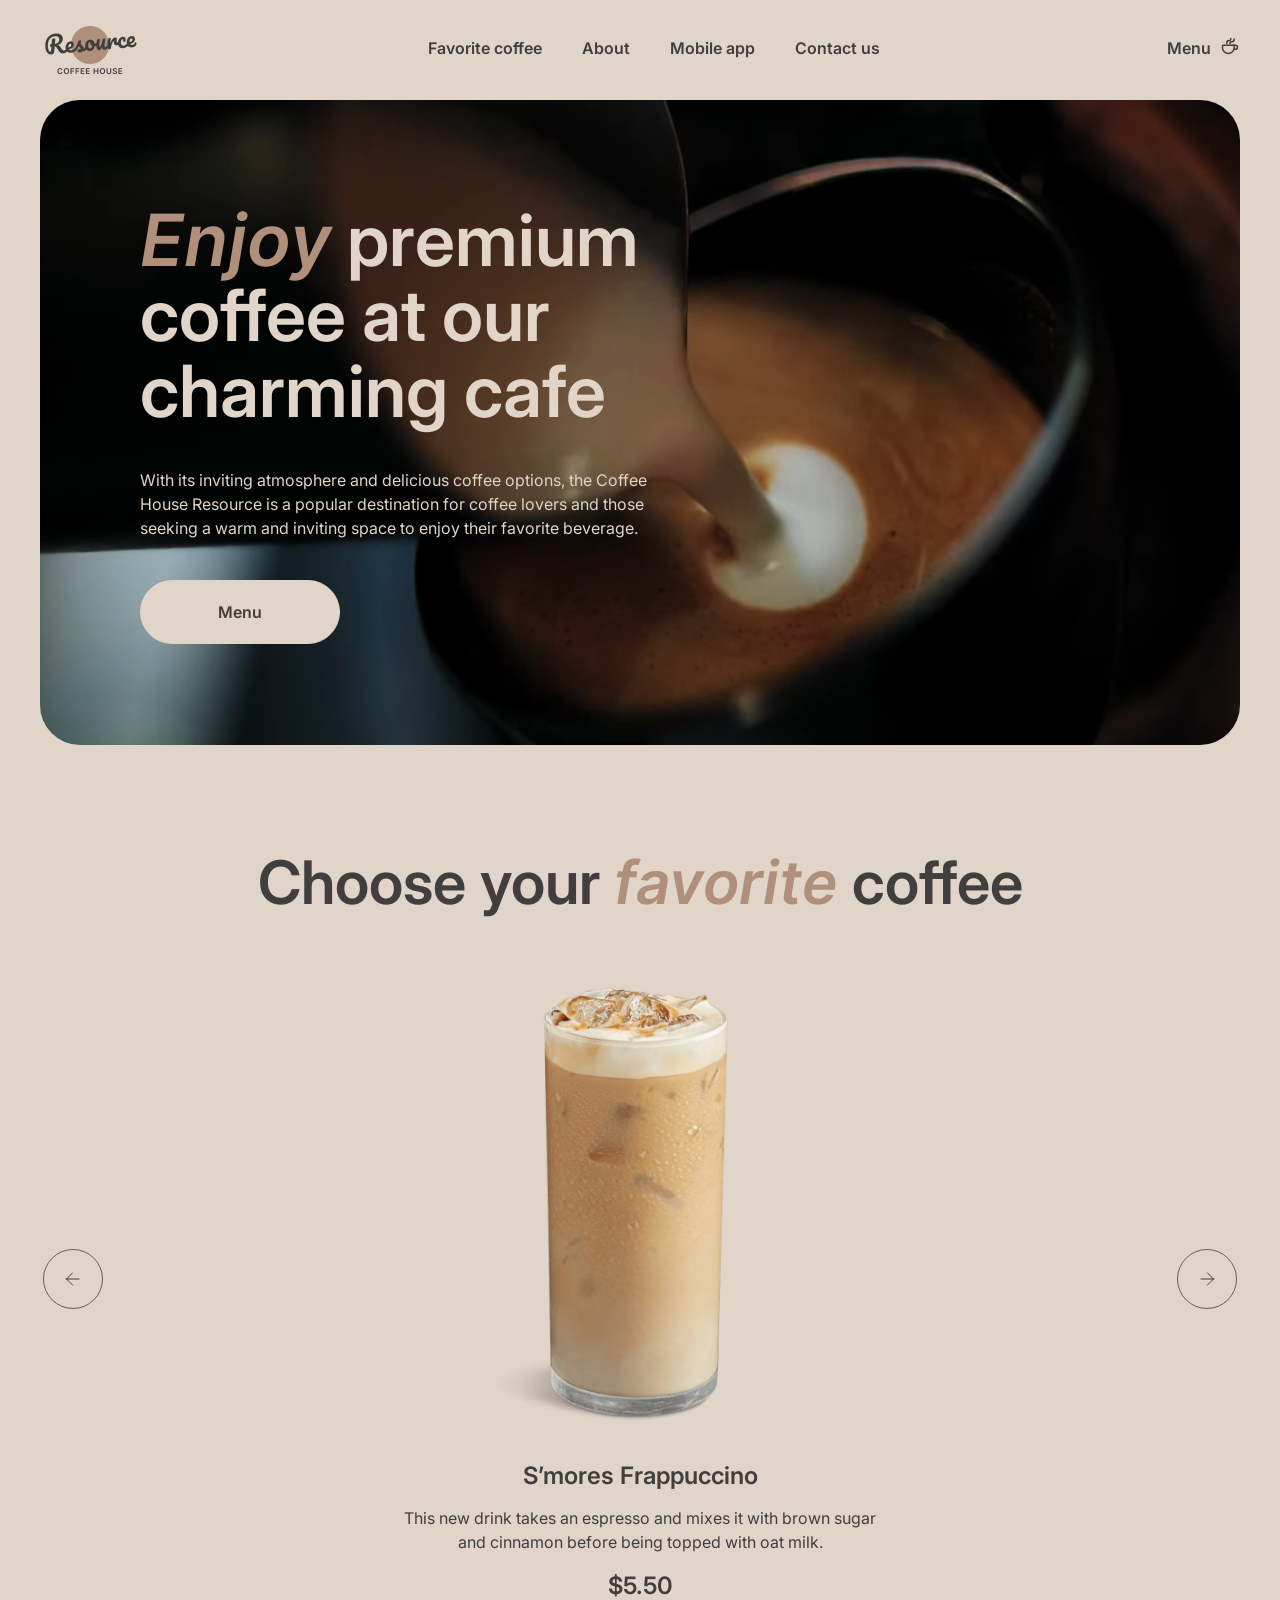
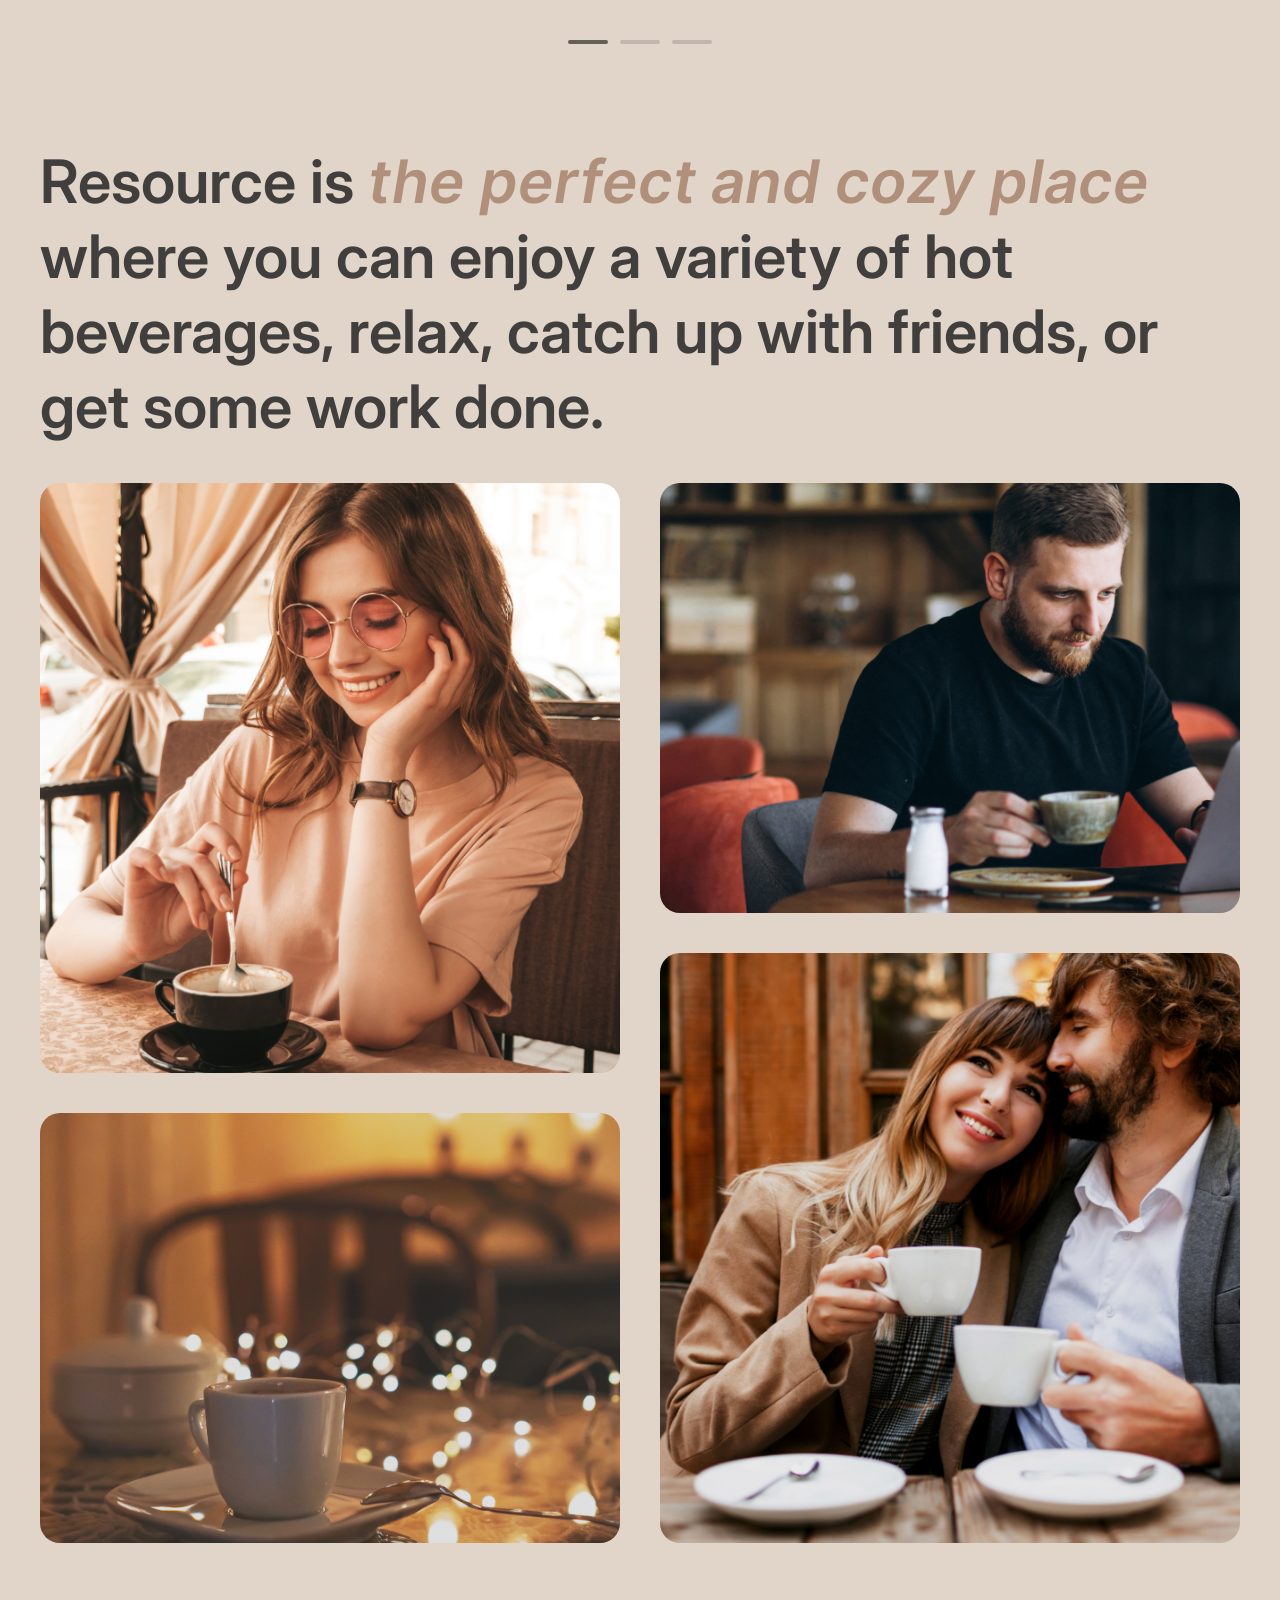
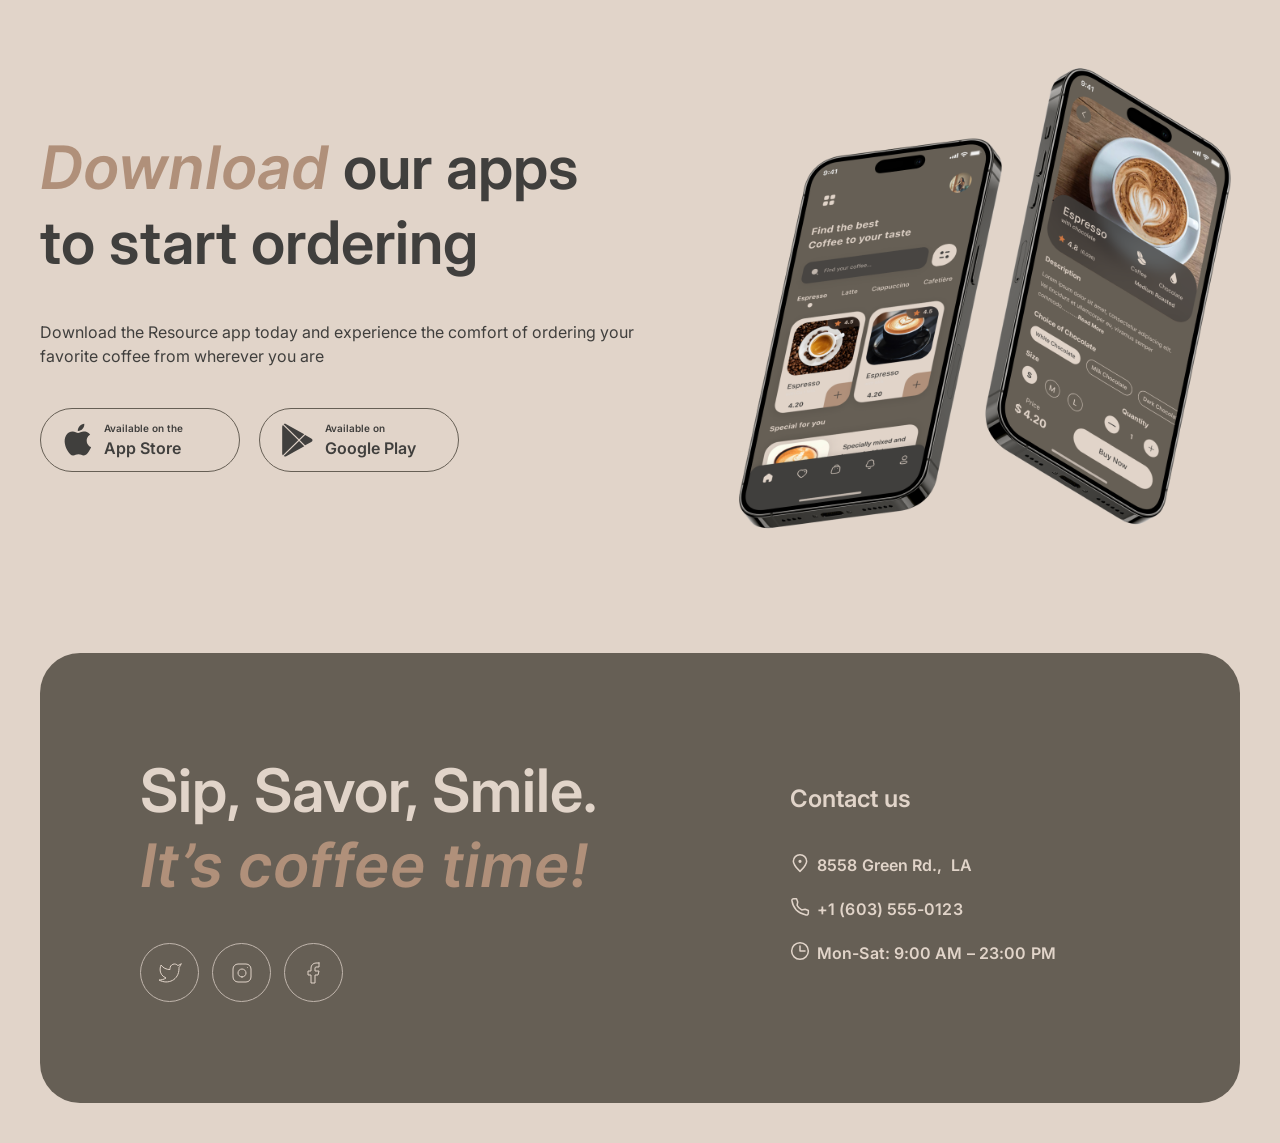
==== commit 50ff78e5: "fix: video overlay" ====
--- a/index.html
+++ b/index.html
@@ -100,34 +100,37 @@
                     <video class="enjoy-video" poster="./img/img-hero.jpg" autoplay="" muted="" loop="" playsinline="">
                         <source src="./img/promo-video.webm" type="video/webm">
                     </video>
-                    <div class="promo-text">
-                        <h1 class="mobile"><span class="accent">Enjoy</span> premium<br> coffee at our<br> charming cafe
-                        </h1>
-                        <p>With its inviting atmosphere and delicious coffee options, the Coffee House
-                            Resource is a
-                            popular
-                            destination for coffee lovers and those seeking a warm and inviting space to enjoy their
-                            favorite beverage.</p>
-                        <a href="menu.html" class="button-primary"><span class="text-menu">Menu</span><span
-                                class="coffe-icon"><svg width="20" height="20" viewBox="0 0 20 20" fill="none"
-                                    xmlns="http://www.w3.org/2000/svg">
-                                    <path
-                                        d="M14.167 9.76667V11.6667C14.167 14.8883 11.5553 17.5 8.33366 17.5C5.112 17.5 2.50033 14.8883 2.50033 11.6667V9.76667C2.50033 9.4353 2.76896 9.16667 3.10033 9.16667H13.567C13.8984 9.16667 14.167 9.4353 14.167 9.76667Z"
-                                        stroke="#403F3D" stroke-width="1.5" stroke-linecap="round"
-                                        stroke-linejoin="round" />
-                                    <path
-                                        d="M10.0003 7.50008C10.0003 6.66675 10.5956 5.83341 11.786 5.83341V5.83341C13.101 5.83341 14.167 4.76743 14.167 3.45246V2.91675"
-                                        stroke="#403F3D" stroke-width="1.5" stroke-linecap="round"
-                                        stroke-linejoin="round" />
-                                    <path
-                                        d="M6.66634 7.5V7.08333C6.66634 5.70262 7.78563 4.58333 9.16634 4.58333V4.58333C10.0868 4.58333 10.833 3.83714 10.833 2.91667V2.5"
-                                        stroke="#403F3D" stroke-width="1.5" stroke-linecap="round"
-                                        stroke-linejoin="round" />
-                                    <path
-                                        d="M13.333 9.16675H15.4163C16.5669 9.16675 17.4997 10.0995 17.4997 11.2501C17.4997 12.4007 16.5669 13.3334 15.4163 13.3334H14.1663"
-                                        stroke="#403F3D" stroke-width="1.5" stroke-linecap="round"
-                                        stroke-linejoin="round" />
-                                </svg></span></a>
+                    <div class="overlay">
+                        <div class="promo-text">
+                            <h1 class="mobile"><span class="accent">Enjoy</span> premium<br> coffee at our<br> charming
+                                cafe
+                            </h1>
+                            <p>With its inviting atmosphere and delicious coffee options, the Coffee House
+                                Resource is a
+                                popular
+                                destination for coffee lovers and those seeking a warm and inviting space to enjoy their
+                                favorite beverage.</p>
+                            <a href="menu.html" class="button-primary"><span class="text-menu">Menu</span><span
+                                    class="coffe-icon"><svg width="20" height="20" viewBox="0 0 20 20" fill="none"
+                                        xmlns="http://www.w3.org/2000/svg">
+                                        <path
+                                            d="M14.167 9.76667V11.6667C14.167 14.8883 11.5553 17.5 8.33366 17.5C5.112 17.5 2.50033 14.8883 2.50033 11.6667V9.76667C2.50033 9.4353 2.76896 9.16667 3.10033 9.16667H13.567C13.8984 9.16667 14.167 9.4353 14.167 9.76667Z"
+                                            stroke="#403F3D" stroke-width="1.5" stroke-linecap="round"
+                                            stroke-linejoin="round" />
+                                        <path
+                                            d="M10.0003 7.50008C10.0003 6.66675 10.5956 5.83341 11.786 5.83341V5.83341C13.101 5.83341 14.167 4.76743 14.167 3.45246V2.91675"
+                                            stroke="#403F3D" stroke-width="1.5" stroke-linecap="round"
+                                            stroke-linejoin="round" />
+                                        <path
+                                            d="M6.66634 7.5V7.08333C6.66634 5.70262 7.78563 4.58333 9.16634 4.58333V4.58333C10.0868 4.58333 10.833 3.83714 10.833 2.91667V2.5"
+                                            stroke="#403F3D" stroke-width="1.5" stroke-linecap="round"
+                                            stroke-linejoin="round" />
+                                        <path
+                                            d="M13.333 9.16675H15.4163C16.5669 9.16675 17.4997 10.0995 17.4997 11.2501C17.4997 12.4007 16.5669 13.3334 15.4163 13.3334H14.1663"
+                                            stroke="#403F3D" stroke-width="1.5" stroke-linecap="round"
+                                            stroke-linejoin="round" />
+                                    </svg></span></a>
+                        </div>
                     </div>
                 </div>
             </section>
--- a/css/style.css
+++ b/css/style.css
@@ -309,7 +309,11 @@
 
 #favorite-coffee .carousel-item {
     max-width: 480px;
-    margin: 0 auto 40px;
+    margin: 0 auto 24px;
+}
+
+h2.mobile {
+    margin: 0 0 40px 0;
 }
 
 #favorite-coffee .carousel-item .img img {
@@ -333,8 +337,7 @@
 .nav-next,
 .nav-prev {
     display: flex;
-    top: 46.7%;
-    transform: translateY(-50%);
+    top: 50.5%;
     position: absolute;
     transition: background 0.6s ease-in-out, border 0.6s ease-in-out;
     cursor: pointer;
@@ -553,7 +556,7 @@
 }
 
 #contacts>div:nth-child(2) {
-    padding: 31px 0 0 50px;
+    padding: 33px 0 0 50px;
 }
 
 #contacts h3 {
@@ -647,7 +650,13 @@
 }
 
 #menu {
-    margin-bottom: 81px;
+    margin-bottom: 80px;
+}
+
+#enjoy .overlay {
+    position: relative;
+    width: 100%;
+    z-index: 999;
 }
 
 #menu h2 {
@@ -697,7 +706,7 @@
     position: absolute;
     content: '';
     left: 0;
-    bottom: -3px;
+    bottom: -5px;
     display: block;
     width: 100%;
     height: 2px;
@@ -832,7 +841,7 @@
 #menu-link .coffe-icon {
     position: relative;
     top: 1px;
-    margin-left: 8px;
+    margin-left: 5px;
 }
 
 
@@ -882,13 +891,13 @@
 
 #top-menu ul>li.mlink {
     padding: 0 0 3px 0;
-    margin: 41px 0 0 !important;
+    margin: 43px 0 0 !important;
 }
 
 .mlink .coffe-icon {
     position: relative;
     left: -12px;
-    top: 7px;
+    top: 9px;
 }
 
 .menu-btn.mlink::after {
--- a/css/burger.css
+++ b/css/burger.css
@@ -64,6 +64,15 @@
         margin: 0 12px 40px 0;
     }
 
+    #top-menu.topmenu-active ul>li.mlink {
+        margin: 41px 0 0 1px !important;
+    }
+
+    .topmenu-active .mlink .coffe-icon {
+        position: relative;
+        top: 8px;
+    }
+
     .burger-btn span {
         transition: .5s all;
     }
--- a/css/slider.css
+++ b/css/slider.css
@@ -14,7 +14,6 @@
 }
 
 .carousel-item {
-    /* min-width: 480px; */
     min-width: 100%;
 }
 
@@ -37,7 +36,6 @@
     display: flex;
     overflow: hidden;
     height: 100%;
-    width: 144px;
 }
 
 .bar-item {
--- a/css/responsive.css
+++ b/css/responsive.css
@@ -126,6 +126,11 @@
 @media screen and (max-width: 768px) {
     #about .gallery .image-box img {
         transform: scale(1.055);
+    }
+
+    .nav-next,
+    .nav-prev {
+        top: 55%;
     }
 
     .coffe-icon.dmenu {
@@ -215,7 +220,7 @@
         display: block;
         position: absolute;
         top: 39%;
-        left: 30%;
+        left: 29%;
     }
 
     header .inner {
@@ -249,6 +254,7 @@
         margin: auto;
         display: block;
         position: relative;
+        top: 17px;
     }
 
     .refresh {
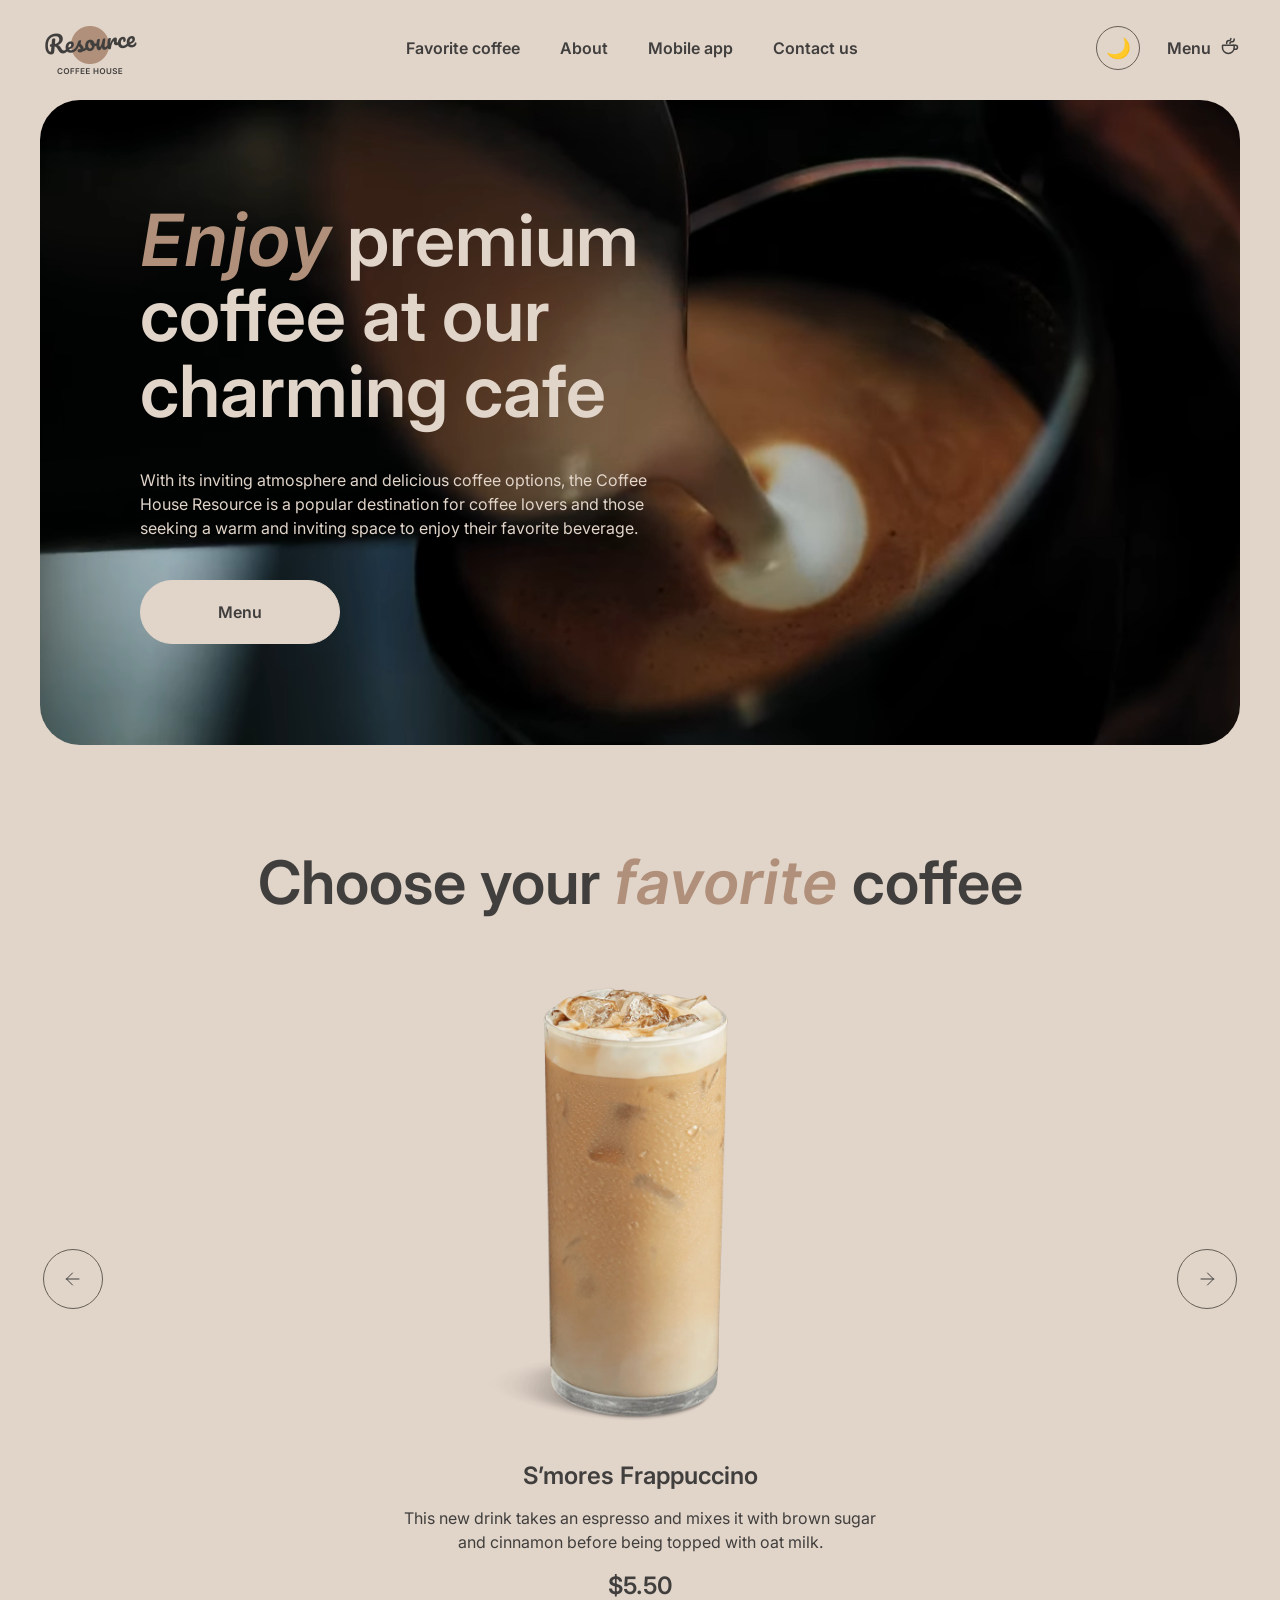
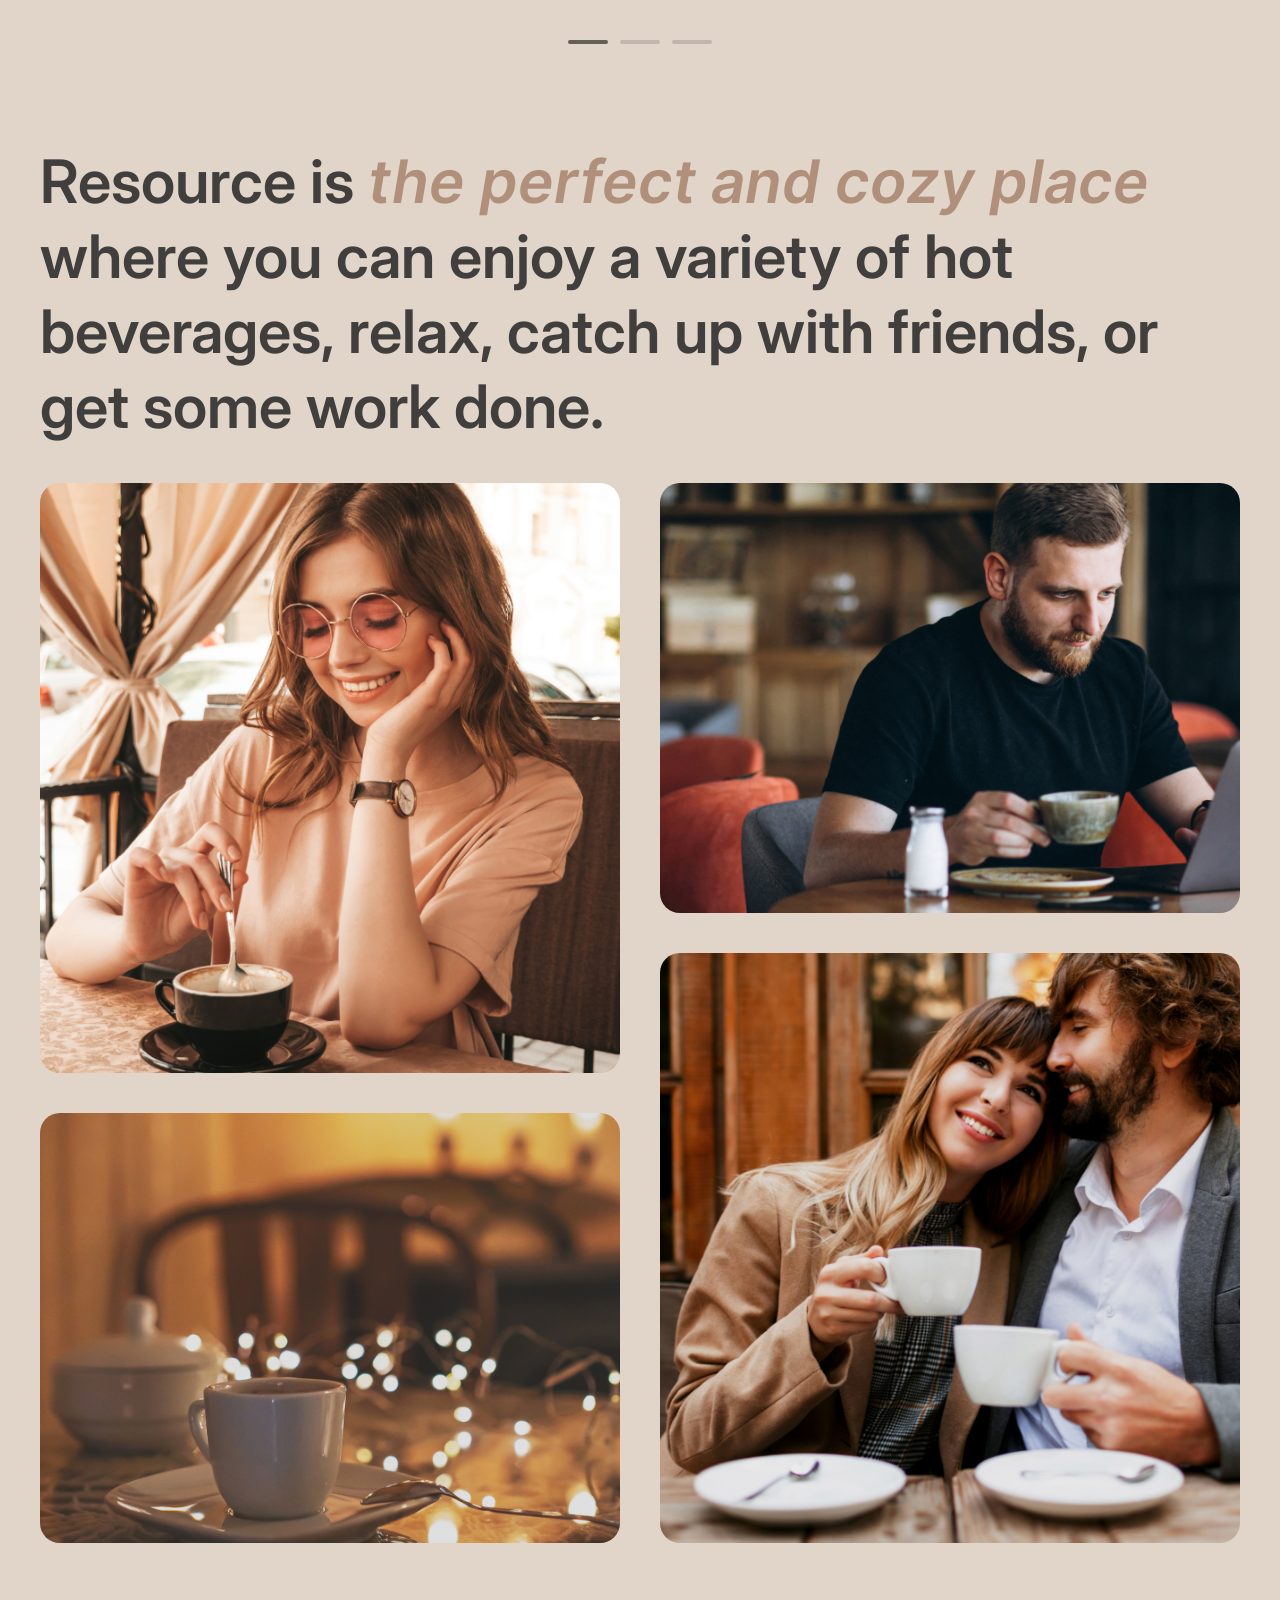
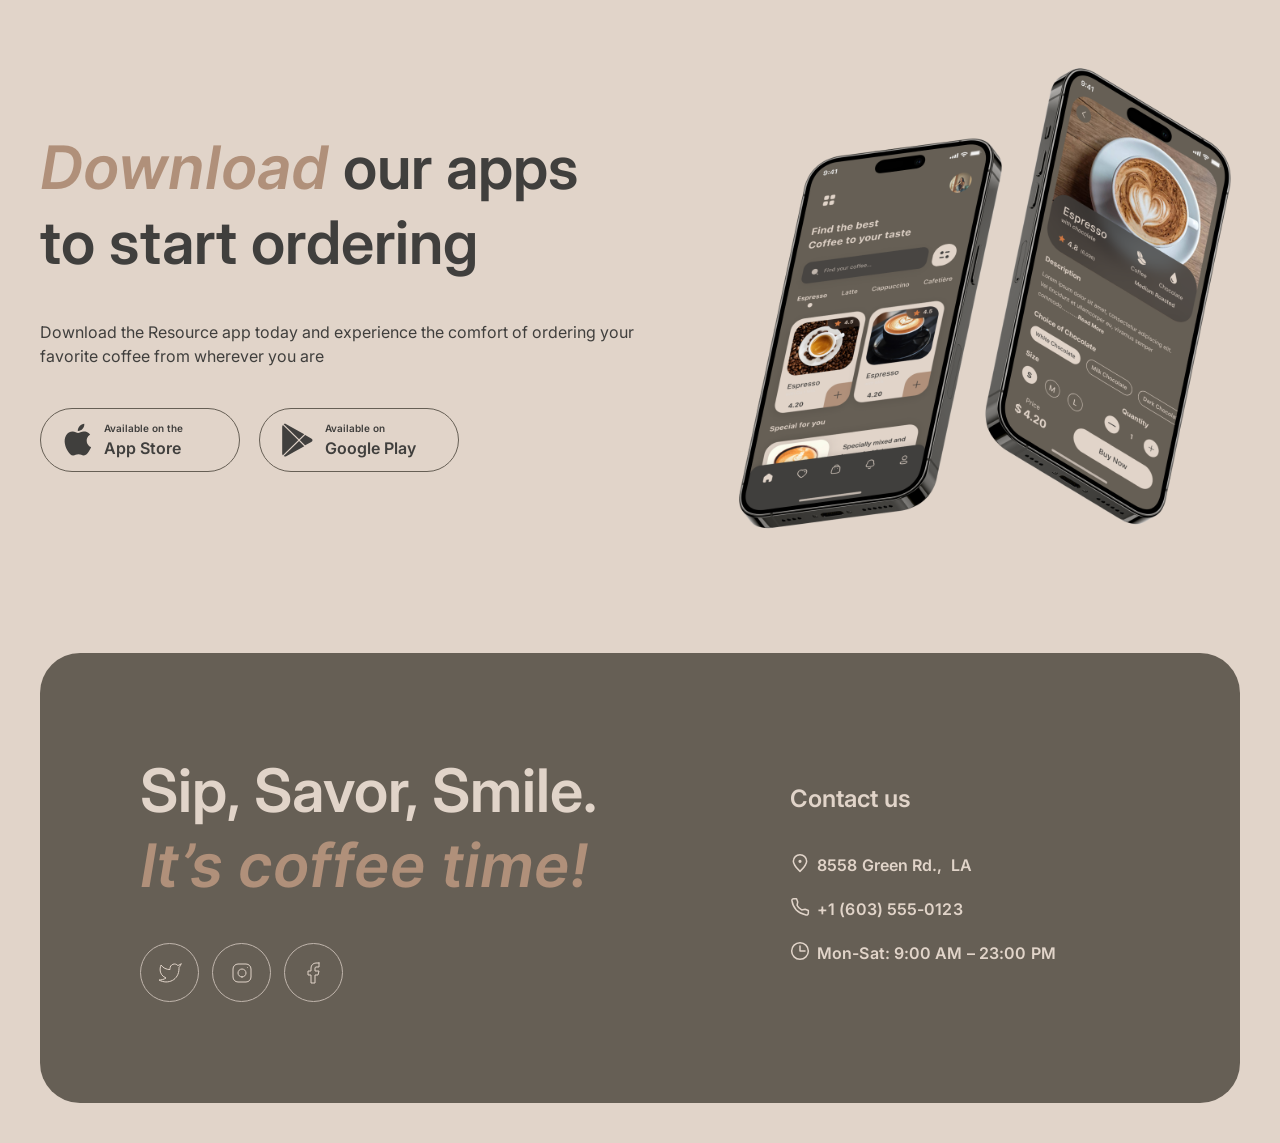
==== commit 2eecd27b: "feat: change css files for dark theme integration" ====
--- a/index.html
+++ b/index.html
@@ -1,355 +1,570 @@
-<!DOCTYPE html>
+<!doctype html>
 <html lang="en">
+  <head>
+    <meta charset="UTF-8" />
+    <meta name="viewport" content="width=device-width, initial-scale=1.0" />
+    <meta
+      name="description"
+      content="The Coffee House Resource is a popular destination for coffee lovers and those seeking a warm and inviting space to enjoy their favorite beverage."
+    />
+    <meta name="author" content="Xelen" />
+    <title>Coffee House</title>
+    <link rel="stylesheet" href="css/style.css" />
+    <link rel="stylesheet" href="css/burger.css" />
+    <link rel="stylesheet" href="css/slider.css" />
+    <link rel="stylesheet" href="css/responsive.css" />
+    <link rel="stylesheet" href="css/normalize.css" />
+    <link rel="preconnect" href="https://fonts.googleapis.com" />
+    <link rel="preconnect" href="https://fonts.gstatic.com" crossorigin />
+    <link
+      href="https://fonts.googleapis.com/css2?family=Inter:wght@400;600&display=swap"
+      rel="stylesheet"
+    />
+    <link rel="icon" type="image/x-icon" href="img/favicon.ico" />
+  </head>
 
-<head>
-    <meta charset="UTF-8">
-    <meta name="viewport" content="width=device-width, initial-scale=1.0">
-    <meta name="description"
-        content="The Coffee House Resource is a popular destination for coffee lovers and those seeking a warm and inviting space to enjoy their favorite beverage.">
-    <meta name="author" content="Xelen">
-    <title>Coffee House</title>
-    <link rel="stylesheet" href="css/style.css">
-    <link rel="stylesheet" href="css/burger.css">
-    <link rel="stylesheet" href="css/slider.css">
-    <link rel="stylesheet" href="css/responsive.css">
-    <link rel="stylesheet" href="css/normalize.css">
-    <link rel="preconnect" href="https://fonts.googleapis.com">
-    <link rel="preconnect" href="https://fonts.gstatic.com" crossorigin>
-    <link href="https://fonts.googleapis.com/css2?family=Inter:wght@400;600&display=swap" rel="stylesheet">
-    <link rel="icon" type="image/x-icon" href="img/favicon.ico">
-</head>
+  <body>
+    <div class="body-wrapper">
+      <header>
+        <div class="inner">
+          <div id="logo" class="">
+            <a href=""><img src="img/logo.png" alt="Logo Coffee House" /></a>
+          </div>
 
-<body>
-    <div class="body-wrapper">
-        <header>
-            <div class="inner">
-                <div id="logo" class=""><a href=""><img src="img/logo.png" alt="Logo Coffee House"></a>
-                </div>
+          <div id="top-menu" class="">
+            <ul>
+              <li class="top-link">
+                <a class="menu-btn" href="#favorite-coffee">Favorite coffee</a>
+              </li>
+              <li class="top-link">
+                <a class="menu-btn" href="#about">About</a>
+              </li>
+              <li class="top-link">
+                <a class="menu-btn" href="#mobile-app">Mobile app</a>
+              </li>
+              <li class="top-link">
+                <a class="menu-btn" href="#contacts">Contact us</a>
+              </li>
+              <li class="top-link mlink">
+                <a href="menu.html" class="menu-btn"
+                  ><span class="cup-text">Menu</span
+                  ><span class="coffe-icon"
+                    ><svg
+                      width="41"
+                      height="40"
+                      viewBox="0 0 41 40"
+                      fill="none"
+                      xmlns="http://www.w3.org/2000/svg"
+                    >
+                      <path
+                        d="M28.8333 18.9333V25C28.8333 30.5228 24.3561 35 18.8332 35H15.4999C9.97707 35 5.49992 30.5228 5.49992 25V18.9333C5.49992 18.602 5.76855 18.3333 6.09992 18.3333H28.2333C28.5646 18.3333 28.8333 18.602 28.8333 18.9333Z"
+                        stroke="#403F3D"
+                        stroke-width="2"
+                        stroke-linecap="round"
+                        stroke-linejoin="round"
+                      />
+                      <path
+                        d="M20.4999 15C20.4999 13.3334 21.6904 11.6667 24.0713 11.6667C24.5919 11.6667 25.2136 11.6667 25.8333 11.6667C27.4901 11.6667 28.8333 10.3236 28.8333 8.66671V5.83337"
+                        stroke="#403F3D"
+                        stroke-width="2"
+                        stroke-linecap="round"
+                        stroke-linejoin="round"
+                      />
+                      <path
+                        d="M13.8334 15V12.1667C13.8334 10.5098 15.1766 9.16667 16.8334 9.16667H20.1667C21.2713 9.16667 22.1667 8.27124 22.1667 7.16667V5"
+                        stroke="#403F3D"
+                        stroke-width="2"
+                        stroke-linecap="round"
+                        stroke-linejoin="round"
+                      />
+                      <path
+                        d="M27.1667 18.3334H31.3334C33.6346 18.3334 35.5001 20.1989 35.5001 22.5C35.5001 24.8012 33.6346 26.6667 31.3334 26.6667H28.8334"
+                        stroke="#403F3D"
+                        stroke-width="2"
+                        stroke-linecap="round"
+                        stroke-linejoin="round"
+                      />
+                    </svg>
+                  </span>
+                </a>
+              </li>
+            </ul>
+          </div>
+          <button class="theme-toggle" type="button" aria-label="Switch theme">
+            🌙
+          </button>
+          <div id="menu-link" class="cofee-cup-text">
+            <a href="menu.html" class="menu-btn">
+              <span class="cup-text">Menu</span>
+              <span class="coffe-icon dmenu">
+                <svg
+                  width="20"
+                  height="20"
+                  viewBox="0 0 20 20"
+                  fill="none"
+                  xmlns="http://www.w3.org/2000/svg"
+                >
+                  <path
+                    d="M14.167 9.76667V11.6667C14.167 14.8883 11.5553 17.5 8.33366 17.5C5.112 17.5 2.50033 14.8883 2.50033 11.6667V9.76667C2.50033 9.4353 2.76896 9.16667 3.10033 9.16667H13.567C13.8984 9.16667 14.167 9.4353 14.167 9.76667Z"
+                    stroke="#403F3D"
+                    stroke-width="1.5"
+                    stroke-linecap="round"
+                    stroke-linejoin="round"
+                  />
+                  <path
+                    d="M10.0003 7.50008C10.0003 6.66675 10.5956 5.83341 11.786 5.83341V5.83341C13.101 5.83341 14.167 4.76743 14.167 3.45246V2.91675"
+                    stroke="#403F3D"
+                    stroke-width="1.5"
+                    stroke-linecap="round"
+                    stroke-linejoin="round"
+                  />
+                  <path
+                    d="M6.66634 7.5V7.08333C6.66634 5.70262 7.78563 4.58333 9.16634 4.58333V4.58333C10.0868 4.58333 10.833 3.83714 10.833 2.91667V2.5"
+                    stroke="#403F3D"
+                    stroke-width="1.5"
+                    stroke-linecap="round"
+                    stroke-linejoin="round"
+                  />
+                  <path
+                    d="M13.333 9.16675H15.4163C16.5669 9.16675 17.4997 10.0995 17.4997 11.2501C17.4997 12.4007 16.5669 13.3334 15.4163 13.3334H14.1663"
+                    stroke="#403F3D"
+                    stroke-width="1.5"
+                    stroke-linecap="round"
+                    stroke-linejoin="round"
+                  />
+                </svg>
+              </span>
+            </a>
+          </div>
+          <div class="menu-burger">
+            <div class="burger-btn">
+              <span></span>
+              <span></span>
+            </div>
+          </div>
+        </div>
+      </header>
+      <main>
+        <section id="enjoy">
+          <div class="video-block">
+            <video
+              class="enjoy-video"
+              poster="./img/img-hero.jpg"
+              autoplay=""
+              muted=""
+              loop=""
+              playsinline=""
+            >
+              <source src="./img/promo-video.webm" type="video/webm" />
+            </video>
+            <div class="overlay">
+              <div class="promo-text">
+                <h1 class="mobile">
+                  <span class="accent">Enjoy</span> premium<br />
+                  coffee at our<br />
+                  charming cafe
+                </h1>
+                <p>
+                  With its inviting atmosphere and delicious coffee options, the
+                  Coffee House Resource is a popular destination for coffee
+                  lovers and those seeking a warm and inviting space to enjoy
+                  their favorite beverage.
+                </p>
+                <a href="menu.html" class="button-primary"
+                  ><span class="text-menu">Menu</span
+                  ><span class="coffe-icon"
+                    ><svg
+                      width="20"
+                      height="20"
+                      viewBox="0 0 20 20"
+                      fill="none"
+                      xmlns="http://www.w3.org/2000/svg"
+                    >
+                      <path
+                        d="M14.167 9.76667V11.6667C14.167 14.8883 11.5553 17.5 8.33366 17.5C5.112 17.5 2.50033 14.8883 2.50033 11.6667V9.76667C2.50033 9.4353 2.76896 9.16667 3.10033 9.16667H13.567C13.8984 9.16667 14.167 9.4353 14.167 9.76667Z"
+                        stroke="#403F3D"
+                        stroke-width="1.5"
+                        stroke-linecap="round"
+                        stroke-linejoin="round"
+                      />
+                      <path
+                        d="M10.0003 7.50008C10.0003 6.66675 10.5956 5.83341 11.786 5.83341V5.83341C13.101 5.83341 14.167 4.76743 14.167 3.45246V2.91675"
+                        stroke="#403F3D"
+                        stroke-width="1.5"
+                        stroke-linecap="round"
+                        stroke-linejoin="round"
+                      />
+                      <path
+                        d="M6.66634 7.5V7.08333C6.66634 5.70262 7.78563 4.58333 9.16634 4.58333V4.58333C10.0868 4.58333 10.833 3.83714 10.833 2.91667V2.5"
+                        stroke="#403F3D"
+                        stroke-width="1.5"
+                        stroke-linecap="round"
+                        stroke-linejoin="round"
+                      />
+                      <path
+                        d="M13.333 9.16675H15.4163C16.5669 9.16675 17.4997 10.0995 17.4997 11.2501C17.4997 12.4007 16.5669 13.3334 15.4163 13.3334H14.1663"
+                        stroke="#403F3D"
+                        stroke-width="1.5"
+                        stroke-linecap="round"
+                        stroke-linejoin="round"
+                      /></svg></span
+                ></a>
+              </div>
+            </div>
+          </div>
+        </section>
+        <section id="favorite-coffee">
+          <h2 class="mobile">
+            Choose your <span class="accent">favorite</span> coffee
+          </h2>
+          <div class="carousel-container">
+            <div class="carousel" id="image-carousel">
+              <div class="carousel-item">
+                <div class="img">
+                  <img
+                    src="img/coffee-slider-1.png"
+                    alt="S’mores Frappuccino"
+                  />
+                </div>
+                <h3>S’mores Frappuccino</h3>
+                <div class="text">
+                  This new drink takes an espresso and mixes it with brown sugar
+                  and cinnamon before being topped with oat milk.
+                </div>
+                <div class="price">
+                  <h3>$5.50</h3>
+                </div>
+              </div>
+              <div class="carousel-item">
+                <div class="img">
+                  <img src="img/coffee-slider-2.png" alt="Caramel Macchiato" />
+                </div>
+                <h3>Caramel Macchiato</h3>
+                <div class="text">
+                  Fragrant and unique classic espresso with rich caramel-peanut
+                  syrup, with cream under whipped thick foam.
+                </div>
+                <div class="price">
+                  <h3>$5.00</h3>
+                </div>
+              </div>
+              <div class="carousel-item">
+                <div class="img">
+                  <img src="img/coffee-slider-3.png" alt="Ice coffee" />
+                </div>
+                <h3>Ice coffee</h3>
+                <div class="text">
+                  A popular summer drink that tones and invigorates. Prepared
+                  from coffee, milk and ice.
+                </div>
+                <div class="price">
+                  <h3>$4.50</h3>
+                </div>
+              </div>
+            </div>
 
-                <div id="top-menu" class="">
-
-                    <ul>
-                        <li class="top-link"><a class="menu-btn" href="#favorite-coffee">Favorite coffee</a></li>
-                        <li class="top-link"><a class="menu-btn" href="#about">About</a></li>
-                        <li class="top-link"><a class="menu-btn" href="#mobile-app">Mobile app</a></li>
-                        <li class="top-link"><a class="menu-btn" href="#contacts">Contact us</a></li>
-                        <li class="top-link mlink">
-                            <a href="menu.html" class="menu-btn"><span class="cup-text">Menu</span><span
-                                    class="coffe-icon"><svg width="41" height="40" viewBox="0 0 41 40" fill="none"
-                                        xmlns="http://www.w3.org/2000/svg">
-                                        <path
-                                            d="M28.8333 18.9333V25C28.8333 30.5228 24.3561 35 18.8332 35H15.4999C9.97707 35 5.49992 30.5228 5.49992 25V18.9333C5.49992 18.602 5.76855 18.3333 6.09992 18.3333H28.2333C28.5646 18.3333 28.8333 18.602 28.8333 18.9333Z"
-                                            stroke="#403F3D" stroke-width="2" stroke-linecap="round"
-                                            stroke-linejoin="round" />
-                                        <path
-                                            d="M20.4999 15C20.4999 13.3334 21.6904 11.6667 24.0713 11.6667C24.5919 11.6667 25.2136 11.6667 25.8333 11.6667C27.4901 11.6667 28.8333 10.3236 28.8333 8.66671V5.83337"
-                                            stroke="#403F3D" stroke-width="2" stroke-linecap="round"
-                                            stroke-linejoin="round" />
-                                        <path
-                                            d="M13.8334 15V12.1667C13.8334 10.5098 15.1766 9.16667 16.8334 9.16667H20.1667C21.2713 9.16667 22.1667 8.27124 22.1667 7.16667V5"
-                                            stroke="#403F3D" stroke-width="2" stroke-linecap="round"
-                                            stroke-linejoin="round" />
-                                        <path
-                                            d="M27.1667 18.3334H31.3334C33.6346 18.3334 35.5001 20.1989 35.5001 22.5C35.5001 24.8012 33.6346 26.6667 31.3334 26.6667H28.8334"
-                                            stroke="#403F3D" stroke-width="2" stroke-linecap="round"
-                                            stroke-linejoin="round" />
-                                    </svg>
-                                </span>
-                            </a>
-                        </li>
-                    </ul>
-                </div>
-
-                <div id="menu-link" class="cofee-cup-text">
-                    <a href="menu.html" class="menu-btn">
-                        <span class="cup-text">Menu</span>
-                        <span class="coffe-icon dmenu">
-                            <svg width="20" height="20" viewBox="0 0 20 20" fill="none"
-                                xmlns="http://www.w3.org/2000/svg">
-                                <path
-                                    d="M14.167 9.76667V11.6667C14.167 14.8883 11.5553 17.5 8.33366 17.5C5.112 17.5 2.50033 14.8883 2.50033 11.6667V9.76667C2.50033 9.4353 2.76896 9.16667 3.10033 9.16667H13.567C13.8984 9.16667 14.167 9.4353 14.167 9.76667Z"
-                                    stroke="#403F3D" stroke-width="1.5" stroke-linecap="round"
-                                    stroke-linejoin="round" />
-                                <path
-                                    d="M10.0003 7.50008C10.0003 6.66675 10.5956 5.83341 11.786 5.83341V5.83341C13.101 5.83341 14.167 4.76743 14.167 3.45246V2.91675"
-                                    stroke="#403F3D" stroke-width="1.5" stroke-linecap="round"
-                                    stroke-linejoin="round" />
-                                <path
-                                    d="M6.66634 7.5V7.08333C6.66634 5.70262 7.78563 4.58333 9.16634 4.58333V4.58333C10.0868 4.58333 10.833 3.83714 10.833 2.91667V2.5"
-                                    stroke="#403F3D" stroke-width="1.5" stroke-linecap="round"
-                                    stroke-linejoin="round" />
-                                <path
-                                    d="M13.333 9.16675H15.4163C16.5669 9.16675 17.4997 10.0995 17.4997 11.2501C17.4997 12.4007 16.5669 13.3334 15.4163 13.3334H14.1663"
-                                    stroke="#403F3D" stroke-width="1.5" stroke-linecap="round"
-                                    stroke-linejoin="round" />
-                            </svg>
-                        </span>
-                    </a>
-                </div>
-                <div class="menu-burger">
-                    <div class="burger-btn">
-                        <span></span>
-                        <span></span>
-                    </div>
-                </div>
-            </div>
-        </header>
-        <main>
-            <section id="enjoy">
-                <div class="video-block">
-                    <video class="enjoy-video" poster="./img/img-hero.jpg" autoplay="" muted="" loop="" playsinline="">
-                        <source src="./img/promo-video.webm" type="video/webm">
-                    </video>
-                    <div class="overlay">
-                        <div class="promo-text">
-                            <h1 class="mobile"><span class="accent">Enjoy</span> premium<br> coffee at our<br> charming
-                                cafe
-                            </h1>
-                            <p>With its inviting atmosphere and delicious coffee options, the Coffee House
-                                Resource is a
-                                popular
-                                destination for coffee lovers and those seeking a warm and inviting space to enjoy their
-                                favorite beverage.</p>
-                            <a href="menu.html" class="button-primary"><span class="text-menu">Menu</span><span
-                                    class="coffe-icon"><svg width="20" height="20" viewBox="0 0 20 20" fill="none"
-                                        xmlns="http://www.w3.org/2000/svg">
-                                        <path
-                                            d="M14.167 9.76667V11.6667C14.167 14.8883 11.5553 17.5 8.33366 17.5C5.112 17.5 2.50033 14.8883 2.50033 11.6667V9.76667C2.50033 9.4353 2.76896 9.16667 3.10033 9.16667H13.567C13.8984 9.16667 14.167 9.4353 14.167 9.76667Z"
-                                            stroke="#403F3D" stroke-width="1.5" stroke-linecap="round"
-                                            stroke-linejoin="round" />
-                                        <path
-                                            d="M10.0003 7.50008C10.0003 6.66675 10.5956 5.83341 11.786 5.83341V5.83341C13.101 5.83341 14.167 4.76743 14.167 3.45246V2.91675"
-                                            stroke="#403F3D" stroke-width="1.5" stroke-linecap="round"
-                                            stroke-linejoin="round" />
-                                        <path
-                                            d="M6.66634 7.5V7.08333C6.66634 5.70262 7.78563 4.58333 9.16634 4.58333V4.58333C10.0868 4.58333 10.833 3.83714 10.833 2.91667V2.5"
-                                            stroke="#403F3D" stroke-width="1.5" stroke-linecap="round"
-                                            stroke-linejoin="round" />
-                                        <path
-                                            d="M13.333 9.16675H15.4163C16.5669 9.16675 17.4997 10.0995 17.4997 11.2501C17.4997 12.4007 16.5669 13.3334 15.4163 13.3334H14.1663"
-                                            stroke="#403F3D" stroke-width="1.5" stroke-linecap="round"
-                                            stroke-linejoin="round" />
-                                    </svg></span></a>
-                        </div>
-                    </div>
-                </div>
-            </section>
-            <section id="favorite-coffee">
-                <h2 class="mobile">Choose your <span class="accent">favorite</span> coffee</h2>
-                <div class="carousel-container">
-                    <div class="carousel" id="image-carousel">
-                        <div class="carousel-item">
-                            <div class="img"><img src="img/coffee-slider-1.png" alt="S’mores Frappuccino"></div>
-                            <h3>S’mores Frappuccino</h3>
-                            <div class="text">This new drink takes an espresso and mixes it with brown sugar and
-                                cinnamon
-                                before
-                                being topped with oat milk.</div>
-                            <div class="price">
-                                <h3>$5.50</h3>
-                            </div>
-                        </div>
-                        <div class="carousel-item">
-                            <div class="img"><img src="img/coffee-slider-2.png" alt="Caramel Macchiato"></div>
-                            <h3>Caramel Macchiato</h3>
-                            <div class="text">Fragrant and unique classic espresso with rich caramel-peanut syrup, with
-                                cream under whipped thick foam.</div>
-                            <div class="price">
-                                <h3>$5.00</h3>
-                            </div>
-                        </div>
-                        <div class="carousel-item">
-                            <div class="img"><img src="img/coffee-slider-3.png" alt="Ice coffee"></div>
-                            <h3>Ice coffee</h3>
-                            <div class="text">A popular summer drink that tones and invigorates. Prepared from coffee,
-                                milk and ice.</div>
-                            <div class="price">
-                                <h3>$4.50</h3>
-                            </div>
-                        </div>
-                    </div>
-
-                    <div class="nav-prev btn" id="prevBtn">
-                        <svg xmlns="http://www.w3.org/2000/svg" width="24" height="24" viewBox="0 0 24 24" fill="none">
-                            <path d="M18 12H5.5M5.5 12L11.5 18M5.5 12L11.5 6" stroke="#403F3D" stroke-linecap="round"
-                                stroke-linejoin="round" />
-                        </svg>
-                    </div>
-                    <div class="nav-next btn" id="nextBtn">
-                        <svg xmlns="http://www.w3.org/2000/svg" width="24" height="24" viewBox="0 0 24 24" fill="none">
-                            <path d="M6 12H18.5M18.5 12L12.5 6M18.5 12L12.5 18" stroke="#403F3D" stroke-linecap="round"
-                                stroke-linejoin="round" />
-                        </svg>
-                    </div>
-                    <div class="progress-bar">
-                        <div class="progress-bar-items">
-                            <div class="bar-item">
-                                <div class="line"></div>
-                            </div>
-                            <div class="bar-item">
-                                <div class="line"></div>
-                            </div>
-                            <div class="bar-item">
-                                <div class="line"></div>
-                            </div>
-                        </div>
-                    </div>
-
-                </div>
-
-            </section>
-            <section id="about">
-                <h2 class="mobile">Resource is <span class="accent">the perfect and cozy place</span> where you can
-                    enjoy a variety of
-                    hot beverages, relax,
-                    catch
-                    up with friends, or get some work done.</h2>
-                <div class="gallery">
-                    <div class="image-box image1"><img src="img/gallery/about-1.jpg" alt="Girl drinking coffee">
-
-                    </div>
-                    <div class="image-box image2"><img src="img/gallery/about-3.jpg" alt="Man drinking coffee">
-
-                    </div>
-                    <div class="image-box image3"><img src="img/gallery/about-4.jpg"
-                            alt="Couple in love drinking coffee">
-                    </div>
-                    <div class="image-box image4"><img src="img/gallery/about-2.jpg" alt="A cup of coffee">
-                    </div>
-                </div>
-            </section>
-            <section id="mobile-app">
-                <div class="blocks">
-                    <div class="promo-text">
-                        <h2 class="mobile"><span class="accent">Download</span> our apps to start ordering</h2>
-                        <p>Download the Resource app today and experience the comfort of ordering your favorite coffee
-                            from
-                            wherever you are</p>
-                        <div class="button-block">
-                            <button value="App Store" class="button-app-store btn">
-                                <svg width="36" height="36" viewBox="0 0 36 36" fill="none"
-                                    xmlns="http://www.w3.org/2000/svg">
-                                    <path
-                                        d="M26.7063 18.6307C26.6694 14.6324 30.0641 12.6872 30.2193 12.5966C28.2967 9.86366 25.3169 9.49026 24.2697 9.46048C21.767 9.20369 19.3393 10.9206 18.0644 10.9206C16.764 10.9206 14.8008 9.48529 12.6848 9.52747C9.96196 9.56841 7.41468 11.1055 6.01762 13.4923C3.13444 18.359 5.28474 25.5108 8.04705 29.4446C9.42884 31.3712 11.0435 33.5223 13.1569 33.4466C15.2245 33.3635 15.9968 32.1614 18.4919 32.1614C20.9641 32.1614 21.6893 33.4466 23.8447 33.3983C26.0637 33.3635 27.4608 31.463 28.7942 29.519C30.3911 27.3108 31.0323 25.1362 31.0578 25.0245C31.0056 25.0071 26.7483 23.4229 26.7063 18.6307Z"
-                                        fill="" />
-                                    <path
-                                        d="M22.6347 6.87268C23.7468 5.51675 24.5076 3.67205 24.2964 1.80005C22.6869 1.86952 20.674 2.88554 19.5149 4.21169C18.4893 5.38029 17.5732 7.29571 17.8099 9.097C19.6179 9.2285 21.4743 8.20752 22.6347 6.87268Z"
-                                        fill="" />
-                                </svg>
-                                <span class="text">
-                                    <span class="caption">Available on the </span>
-                                    App Store
-                                </span>
-                            </button>
-                            <button value="Google Play" class="button-google-play btn">
-                                <svg width="36" height="36" viewBox="0 0 36 36" fill="none"
-                                    xmlns="http://www.w3.org/2000/svg">
-                                    <path
-                                        d="M3.7558 3.20309C3.39335 3.57302 3.18359 4.14896 3.18359 4.89483V31.4995C3.18359 32.2454 3.39335 32.8213 3.7558 33.1913L3.84525 33.2725L19.1359 18.3701V18.0182L3.84525 3.11587L3.7558 3.20309Z"
-                                        fill="" />
-                                    <path
-                                        d="M26.0776 23.34L20.9863 18.3701V18.0182L26.0837 13.0482L26.1979 13.1129L32.2345 16.4618C33.9573 17.4122 33.9573 18.9761 32.2345 19.9325L26.1979 23.2754L26.0776 23.34Z"
-                                        fill="" />
-                                    <path
-                                        d="M25.2733 24.2008L20.0617 19.1196L4.68164 34.1167C5.25384 34.7031 6.18695 34.7738 7.24807 34.1873L25.2733 24.2008Z"
-                                        fill="" />
-                                    <path
-                                        d="M25.2733 12.1876L7.24807 2.20103C6.18695 1.62058 5.25384 1.69125 4.68164 2.27772L20.0617 17.2688L25.2733 12.1876Z"
-                                        fill="" />
-                                </svg>
-                                <span class="text">
-                                    <span class="caption">Available on </span>
-                                    Google Play
-                                </span>
-                            </button>
-                        </div>
-                    </div>
-                </div>
-                <div class="blocks">
-                    <img src="img/mobile-screens.png" alt="Mobile App">
-                </div>
-            </section>
-
-        </main>
-        <footer id="contacts">
-            <div class="blocks">
-                <h2 class="mobile">Sip, Savor, Smile. <span class="accent">It’s coffee time!</span></h2>
-                <div class="social">
-                    <ul>
-                        <li class="twitter"><a href="" class="btn"><svg width="24" height="24" viewBox="0 0 24 24"
-                                    fill="none" xmlns="http://www.w3.org/2000/svg">
-                                    <path
-                                        d="M23 3.01006C23 3.01006 20.9821 4.20217 19.86 4.54006C19.2577 3.84757 18.4573 3.35675 17.567 3.13398C16.6767 2.91122 15.7395 2.96725 14.8821 3.29451C14.0247 3.62177 13.2884 4.20446 12.773 4.96377C12.2575 5.72309 11.9877 6.62239 12 7.54006V8.54006C10.2426 8.58562 8.50127 8.19587 6.93101 7.4055C5.36074 6.61513 4.01032 5.44869 3 4.01006C3 4.01006 -1 13.0101 8 17.0101C5.94053 18.408 3.48716 19.109 1 19.0101C10 24.0101 21 19.0101 21 7.51006C20.9991 7.23151 20.9723 6.95365 20.92 6.68006C21.9406 5.67355 23 3.01006 23 3.01006Z"
-                                        stroke="#E1D4C9" stroke-linecap="round" stroke-linejoin="round" />
-                                </svg></a></li>
-                        <li class="instagram"><a href="" class="btn"><svg width="24" height="24" viewBox="0 0 24 24"
-                                    fill="none" xmlns="http://www.w3.org/2000/svg">
-                                    <path
-                                        d="M12 16C14.2091 16 16 14.2091 16 12C16 9.79086 14.2091 8 12 8C9.79086 8 8 9.79086 8 12C8 14.2091 9.79086 16 12 16Z"
-                                        stroke="#E1D4C9" stroke-linecap="round" stroke-linejoin="round" />
-                                    <path
-                                        d="M3 16V8C3 5.23858 5.23858 3 8 3H16C18.7614 3 21 5.23858 21 8V16C21 18.7614 18.7614 21 16 21H8C5.23858 21 3 18.7614 3 16Z"
-                                        stroke="#E1D4C9" />
-                                    <path d="M17.5 6.51L17.51 6.49889" stroke="#E1D4C9" stroke-linecap="round"
-                                        stroke-linejoin="round" />
-                                </svg></a></li>
-                        <li class="facebook"><a href="" class="btn"><svg width="24" height="24" viewBox="0 0 24 24"
-                                    fill="none" xmlns="http://www.w3.org/2000/svg">
-                                    <path
-                                        d="M17 2H14C12.6739 2 11.4021 2.52678 10.4645 3.46447C9.52678 4.40215 9 5.67392 9 7V10H6V14H9V22H13V14H16L17 10H13V7C13 6.73478 13.1054 6.48043 13.2929 6.29289C13.4804 6.10536 13.7348 6 14 6H17V2Z"
-                                        stroke="#E1D4C9" stroke-linecap="round" stroke-linejoin="round" />
-                                </svg></a>
-                        </li>
-                    </ul>
-                </div>
-            </div>
-            <div class="blocks">
-                <div class="footer-contacts">
-                    <h3>Contact us</h3>
-                    <ul>
-                        <li class="address link"><a href="https://maps.app.goo.gl/d4SdjFxcouyznKxZ7" target="_blank"
-                                class="sliding-line"><svg width="20" height="20" viewBox="0 0 20 20" fill="none"
-                                    xmlns="http://www.w3.org/2000/svg">
-                                    <path
-                                        d="M16.6663 8.33329C16.6663 12.0152 9.99967 18.3333 9.99967 18.3333C9.99967 18.3333 3.33301 12.0152 3.33301 8.33329C3.33301 4.65139 6.31778 1.66663 9.99967 1.66663C13.6816 1.66663 16.6663 4.65139 16.6663 8.33329Z"
-                                        stroke="#E1D4C9" stroke-width="1.5" />
-                                    <path
-                                        d="M10.0003 9.16667C10.4606 9.16667 10.8337 8.79357 10.8337 8.33333C10.8337 7.8731 10.4606 7.5 10.0003 7.5C9.54009 7.5 9.16699 7.8731 9.16699 8.33333C9.16699 8.79357 9.54009 9.16667 10.0003 9.16667Z"
-                                        fill="#E1D4C9" stroke="#E1D4C9" stroke-width="1.5" stroke-linecap="round"
-                                        stroke-linejoin="round" />
-                                </svg>8558 Green Rd., &nbsp;LA</a></li>
-                        <li class="phone link"><a href="tel:+16035550123" class="sliding-line"><svg width="20"
-                                    height="20" viewBox="0 0 20 20" fill="none" xmlns="http://www.w3.org/2000/svg">
-                                    <path
-                                        d="M15.0984 12.2516L11.6665 12.9166C9.34845 11.7531 7.91654 10.4166 7.08321 8.33329L7.72483 4.89154L6.51197 1.66663L3.72946 1.66663C2.60191 1.66663 1.71466 2.59958 1.90108 3.71161C2.29888 6.08454 3.37231 10.0391 6.24987 12.9166C9.27338 15.9401 13.5661 17.3318 16.1378 17.9288C17.299 18.1983 18.3332 17.2908 18.3332 16.0988L18.3332 13.4843L15.0984 12.2516Z"
-                                        stroke="#E1D4C9" stroke-width="1.5" stroke-linecap="round"
-                                        stroke-linejoin="round" />
-                                </svg>+1 (603)
-                                555-0123</a></li>
-                        <li class="hours"><svg width="20" height="20" viewBox="0 0 20 20" fill="none"
-                                xmlns="http://www.w3.org/2000/svg">
-                                <g clip-path="url(#clip0_217_1736)">
-                                    <path d="M10 5L10 10L15 10" stroke="#E1D4C9" stroke-width="1.5"
-                                        stroke-linecap="round" stroke-linejoin="round" />
-                                    <path
-                                        d="M10.0003 18.3333C14.6027 18.3333 18.3337 14.6023 18.3337 9.99996C18.3337 5.39759 14.6027 1.66663 10.0003 1.66663C5.39795 1.66663 1.66699 5.39759 1.66699 9.99996C1.66699 14.6023 5.39795 18.3333 10.0003 18.3333Z"
-                                        stroke="#E1D4C9" stroke-width="1.5" stroke-linecap="round"
-                                        stroke-linejoin="round" />
-                                </g>
-                                <defs>
-                                    <clipPath id="clip0_217_1736">
-                                        <rect width="20" height="20" fill="white" />
-                                    </clipPath>
-                                </defs>
-                            </svg>Mon-Sat: 9:00 AM – 23:00 PM</li>
-                    </ul>
-                </div>
-
-            </div>
-        </footer>
+            <div class="nav-prev btn" id="prevBtn">
+              <svg
+                xmlns="http://www.w3.org/2000/svg"
+                width="24"
+                height="24"
+                viewBox="0 0 24 24"
+                fill="none"
+              >
+                <path
+                  d="M18 12H5.5M5.5 12L11.5 18M5.5 12L11.5 6"
+                  stroke="#403F3D"
+                  stroke-linecap="round"
+                  stroke-linejoin="round"
+                />
+              </svg>
+            </div>
+            <div class="nav-next btn" id="nextBtn">
+              <svg
+                xmlns="http://www.w3.org/2000/svg"
+                width="24"
+                height="24"
+                viewBox="0 0 24 24"
+                fill="none"
+              >
+                <path
+                  d="M6 12H18.5M18.5 12L12.5 6M18.5 12L12.5 18"
+                  stroke="#403F3D"
+                  stroke-linecap="round"
+                  stroke-linejoin="round"
+                />
+              </svg>
+            </div>
+            <div class="progress-bar">
+              <div class="progress-bar-items">
+                <div class="bar-item">
+                  <div class="line"></div>
+                </div>
+                <div class="bar-item">
+                  <div class="line"></div>
+                </div>
+                <div class="bar-item">
+                  <div class="line"></div>
+                </div>
+              </div>
+            </div>
+          </div>
+        </section>
+        <section id="about">
+          <h2 class="mobile">
+            Resource is
+            <span class="accent">the perfect and cozy place</span> where you can
+            enjoy a variety of hot beverages, relax, catch up with friends, or
+            get some work done.
+          </h2>
+          <div class="gallery">
+            <div class="image-box image1">
+              <img src="img/gallery/about-1.jpg" alt="Girl drinking coffee" />
+            </div>
+            <div class="image-box image2">
+              <img src="img/gallery/about-3.jpg" alt="Man drinking coffee" />
+            </div>
+            <div class="image-box image3">
+              <img
+                src="img/gallery/about-4.jpg"
+                alt="Couple in love drinking coffee"
+              />
+            </div>
+            <div class="image-box image4">
+              <img src="img/gallery/about-2.jpg" alt="A cup of coffee" />
+            </div>
+          </div>
+        </section>
+        <section id="mobile-app">
+          <div class="blocks">
+            <div class="promo-text">
+              <h2 class="mobile">
+                <span class="accent">Download</span> our apps to start ordering
+              </h2>
+              <p>
+                Download the Resource app today and experience the comfort of
+                ordering your favorite coffee from wherever you are
+              </p>
+              <div class="button-block">
+                <button value="App Store" class="button-app-store btn">
+                  <svg
+                    width="36"
+                    height="36"
+                    viewBox="0 0 36 36"
+                    fill="none"
+                    xmlns="http://www.w3.org/2000/svg"
+                  >
+                    <path
+                      d="M26.7063 18.6307C26.6694 14.6324 30.0641 12.6872 30.2193 12.5966C28.2967 9.86366 25.3169 9.49026 24.2697 9.46048C21.767 9.20369 19.3393 10.9206 18.0644 10.9206C16.764 10.9206 14.8008 9.48529 12.6848 9.52747C9.96196 9.56841 7.41468 11.1055 6.01762 13.4923C3.13444 18.359 5.28474 25.5108 8.04705 29.4446C9.42884 31.3712 11.0435 33.5223 13.1569 33.4466C15.2245 33.3635 15.9968 32.1614 18.4919 32.1614C20.9641 32.1614 21.6893 33.4466 23.8447 33.3983C26.0637 33.3635 27.4608 31.463 28.7942 29.519C30.3911 27.3108 31.0323 25.1362 31.0578 25.0245C31.0056 25.0071 26.7483 23.4229 26.7063 18.6307Z"
+                      fill=""
+                    />
+                    <path
+                      d="M22.6347 6.87268C23.7468 5.51675 24.5076 3.67205 24.2964 1.80005C22.6869 1.86952 20.674 2.88554 19.5149 4.21169C18.4893 5.38029 17.5732 7.29571 17.8099 9.097C19.6179 9.2285 21.4743 8.20752 22.6347 6.87268Z"
+                      fill=""
+                    />
+                  </svg>
+                  <span class="text">
+                    <span class="caption">Available on the </span>
+                    App Store
+                  </span>
+                </button>
+                <button value="Google Play" class="button-google-play btn">
+                  <svg
+                    width="36"
+                    height="36"
+                    viewBox="0 0 36 36"
+                    fill="none"
+                    xmlns="http://www.w3.org/2000/svg"
+                  >
+                    <path
+                      d="M3.7558 3.20309C3.39335 3.57302 3.18359 4.14896 3.18359 4.89483V31.4995C3.18359 32.2454 3.39335 32.8213 3.7558 33.1913L3.84525 33.2725L19.1359 18.3701V18.0182L3.84525 3.11587L3.7558 3.20309Z"
+                      fill=""
+                    />
+                    <path
+                      d="M26.0776 23.34L20.9863 18.3701V18.0182L26.0837 13.0482L26.1979 13.1129L32.2345 16.4618C33.9573 17.4122 33.9573 18.9761 32.2345 19.9325L26.1979 23.2754L26.0776 23.34Z"
+                      fill=""
+                    />
+                    <path
+                      d="M25.2733 24.2008L20.0617 19.1196L4.68164 34.1167C5.25384 34.7031 6.18695 34.7738 7.24807 34.1873L25.2733 24.2008Z"
+                      fill=""
+                    />
+                    <path
+                      d="M25.2733 12.1876L7.24807 2.20103C6.18695 1.62058 5.25384 1.69125 4.68164 2.27772L20.0617 17.2688L25.2733 12.1876Z"
+                      fill=""
+                    />
+                  </svg>
+                  <span class="text">
+                    <span class="caption">Available on </span>
+                    Google Play
+                  </span>
+                </button>
+              </div>
+            </div>
+          </div>
+          <div class="blocks">
+            <img src="img/mobile-screens.png" alt="Mobile App" />
+          </div>
+        </section>
+      </main>
+      <footer id="contacts">
+        <div class="blocks">
+          <h2 class="mobile">
+            Sip, Savor, Smile. <span class="accent">It’s coffee time!</span>
+          </h2>
+          <div class="social">
+            <ul>
+              <li class="twitter">
+                <a href="" class="btn"
+                  ><svg
+                    width="24"
+                    height="24"
+                    viewBox="0 0 24 24"
+                    fill="none"
+                    xmlns="http://www.w3.org/2000/svg"
+                  >
+                    <path
+                      d="M23 3.01006C23 3.01006 20.9821 4.20217 19.86 4.54006C19.2577 3.84757 18.4573 3.35675 17.567 3.13398C16.6767 2.91122 15.7395 2.96725 14.8821 3.29451C14.0247 3.62177 13.2884 4.20446 12.773 4.96377C12.2575 5.72309 11.9877 6.62239 12 7.54006V8.54006C10.2426 8.58562 8.50127 8.19587 6.93101 7.4055C5.36074 6.61513 4.01032 5.44869 3 4.01006C3 4.01006 -1 13.0101 8 17.0101C5.94053 18.408 3.48716 19.109 1 19.0101C10 24.0101 21 19.0101 21 7.51006C20.9991 7.23151 20.9723 6.95365 20.92 6.68006C21.9406 5.67355 23 3.01006 23 3.01006Z"
+                      stroke="#E1D4C9"
+                      stroke-linecap="round"
+                      stroke-linejoin="round"
+                    /></svg
+                ></a>
+              </li>
+              <li class="instagram">
+                <a href="" class="btn"
+                  ><svg
+                    width="24"
+                    height="24"
+                    viewBox="0 0 24 24"
+                    fill="none"
+                    xmlns="http://www.w3.org/2000/svg"
+                  >
+                    <path
+                      d="M12 16C14.2091 16 16 14.2091 16 12C16 9.79086 14.2091 8 12 8C9.79086 8 8 9.79086 8 12C8 14.2091 9.79086 16 12 16Z"
+                      stroke="#E1D4C9"
+                      stroke-linecap="round"
+                      stroke-linejoin="round"
+                    />
+                    <path
+                      d="M3 16V8C3 5.23858 5.23858 3 8 3H16C18.7614 3 21 5.23858 21 8V16C21 18.7614 18.7614 21 16 21H8C5.23858 21 3 18.7614 3 16Z"
+                      stroke="#E1D4C9"
+                    />
+                    <path
+                      d="M17.5 6.51L17.51 6.49889"
+                      stroke="#E1D4C9"
+                      stroke-linecap="round"
+                      stroke-linejoin="round"
+                    /></svg
+                ></a>
+              </li>
+              <li class="facebook">
+                <a href="" class="btn"
+                  ><svg
+                    width="24"
+                    height="24"
+                    viewBox="0 0 24 24"
+                    fill="none"
+                    xmlns="http://www.w3.org/2000/svg"
+                  >
+                    <path
+                      d="M17 2H14C12.6739 2 11.4021 2.52678 10.4645 3.46447C9.52678 4.40215 9 5.67392 9 7V10H6V14H9V22H13V14H16L17 10H13V7C13 6.73478 13.1054 6.48043 13.2929 6.29289C13.4804 6.10536 13.7348 6 14 6H17V2Z"
+                      stroke="#E1D4C9"
+                      stroke-linecap="round"
+                      stroke-linejoin="round"
+                    /></svg
+                ></a>
+              </li>
+            </ul>
+          </div>
+        </div>
+        <div class="blocks">
+          <div class="footer-contacts">
+            <h3>Contact us</h3>
+            <ul>
+              <li class="address link">
+                <a
+                  href="https://maps.app.goo.gl/d4SdjFxcouyznKxZ7"
+                  target="_blank"
+                  class="sliding-line"
+                  ><svg
+                    width="20"
+                    height="20"
+                    viewBox="0 0 20 20"
+                    fill="none"
+                    xmlns="http://www.w3.org/2000/svg"
+                  >
+                    <path
+                      d="M16.6663 8.33329C16.6663 12.0152 9.99967 18.3333 9.99967 18.3333C9.99967 18.3333 3.33301 12.0152 3.33301 8.33329C3.33301 4.65139 6.31778 1.66663 9.99967 1.66663C13.6816 1.66663 16.6663 4.65139 16.6663 8.33329Z"
+                      stroke="#E1D4C9"
+                      stroke-width="1.5"
+                    />
+                    <path
+                      d="M10.0003 9.16667C10.4606 9.16667 10.8337 8.79357 10.8337 8.33333C10.8337 7.8731 10.4606 7.5 10.0003 7.5C9.54009 7.5 9.16699 7.8731 9.16699 8.33333C9.16699 8.79357 9.54009 9.16667 10.0003 9.16667Z"
+                      fill="#E1D4C9"
+                      stroke="#E1D4C9"
+                      stroke-width="1.5"
+                      stroke-linecap="round"
+                      stroke-linejoin="round"
+                    /></svg
+                  >8558 Green Rd., &nbsp;LA</a
+                >
+              </li>
+              <li class="phone link">
+                <a href="tel:+16035550123" class="sliding-line"
+                  ><svg
+                    width="20"
+                    height="20"
+                    viewBox="0 0 20 20"
+                    fill="none"
+                    xmlns="http://www.w3.org/2000/svg"
+                  >
+                    <path
+                      d="M15.0984 12.2516L11.6665 12.9166C9.34845 11.7531 7.91654 10.4166 7.08321 8.33329L7.72483 4.89154L6.51197 1.66663L3.72946 1.66663C2.60191 1.66663 1.71466 2.59958 1.90108 3.71161C2.29888 6.08454 3.37231 10.0391 6.24987 12.9166C9.27338 15.9401 13.5661 17.3318 16.1378 17.9288C17.299 18.1983 18.3332 17.2908 18.3332 16.0988L18.3332 13.4843L15.0984 12.2516Z"
+                      stroke="#E1D4C9"
+                      stroke-width="1.5"
+                      stroke-linecap="round"
+                      stroke-linejoin="round"
+                    /></svg
+                  >+1 (603) 555-0123</a
+                >
+              </li>
+              <li class="hours">
+                <svg
+                  width="20"
+                  height="20"
+                  viewBox="0 0 20 20"
+                  fill="none"
+                  xmlns="http://www.w3.org/2000/svg"
+                >
+                  <g clip-path="url(#clip0_217_1736)">
+                    <path
+                      d="M10 5L10 10L15 10"
+                      stroke="#E1D4C9"
+                      stroke-width="1.5"
+                      stroke-linecap="round"
+                      stroke-linejoin="round"
+                    />
+                    <path
+                      d="M10.0003 18.3333C14.6027 18.3333 18.3337 14.6023 18.3337 9.99996C18.3337 5.39759 14.6027 1.66663 10.0003 1.66663C5.39795 1.66663 1.66699 5.39759 1.66699 9.99996C1.66699 14.6023 5.39795 18.3333 10.0003 18.3333Z"
+                      stroke="#E1D4C9"
+                      stroke-width="1.5"
+                      stroke-linecap="round"
+                      stroke-linejoin="round"
+                    />
+                  </g>
+                  <defs>
+                    <clipPath id="clip0_217_1736">
+                      <rect width="20" height="20" fill="white" />
+                    </clipPath>
+                  </defs></svg
+                >Mon-Sat: 9:00 AM – 23:00 PM
+              </li>
+            </ul>
+          </div>
+        </div>
+      </footer>
     </div>
     <script src="js/burger.js"></script>
     <script src="js/slider.js"></script>
-</body>
-
-</html>+  </body>
+</html>
--- a/css/style.css
+++ b/css/style.css
@@ -1,923 +1,964 @@
+/* ==================== Base ==================== */
+
 @font-face {
-    font-family: "Inter Italic";
-    src: url("../fonts/inter_semi_bold_italic.ttf");
+  font-family: 'Inter Italic';
+  src: url('../fonts/inter_semi_bold_italic.ttf');
+}
+
+:root {
+  color-scheme: light;
+  --color-bg: #e1d4c9;
+  --color-text: #403f3d;
+  --color-accent: #b0907a;
+  --color-surface: #665f55;
+  --color-border: #c1b6ad;
+  --color-on-surface: #e1d4c9;
+  --color-inverse: #e1d4c9;
+  --color-on-inverse: #403f3d;
+  --color-scrollbar: #acacac;
+}
+
+:root[data-theme='dark'] {
+  color-scheme: dark;
+  --color-bg: #211e1c;
+  --color-text: #f2ebe5;
+  --color-accent: #d9a57f;
+  --color-surface: #4a413b;
+  --color-border: #71665f;
+  --color-on-surface: #f7f1ec;
+  --color-inverse: #f2ebe5;
+  --color-on-inverse: #302b28;
+  --color-scrollbar: #6f6761;
+}
+
+*,
+*::before,
+*::after {
+  box-sizing: border-box;
 }
 
 * {
-    -webkit-tap-highlight-color: rgba(0, 0, 0, 0);
-    -webkit-box-sizing: border-box;
-    -moz-box-sizing: border-box;
-    box-sizing: border-box;
+  -webkit-tap-highlight-color: transparent;
 }
 
 ::-webkit-scrollbar {
-    width: 3px;
-    border-radius: 10px;
+  width: 3px;
+  border-radius: 10px;
 }
 
 ::-webkit-scrollbar-thumb {
-    background: #acacac;
-}
-
-::after,
-::before {
-    box-sizing: border-box;
+  background: var(--color-scrollbar);
 }
 
 img,
 video,
 canvas {
-    overflow: hidden;
+  overflow: hidden;
 }
 
 html {
-    scroll-behavior: smooth;
+  scroll-behavior: smooth;
 }
 
 html,
 body {
-    height: 100%;
+  height: 100%;
 }
 
 body {
-    display: block;
-    font-family: 'Inter', sans-serif;
-    background-color: #E1D4C9;
-    color: #403F3D;
-    line-height: 150%;
-    font-weight: 400;
-    margin: 0;
-    font-size: 16px;
-    min-width: 320px;
-}
+  min-width: 320px;
+  margin: 0;
+  background-color: var(--color-bg);
+  color: var(--color-text);
+  font-family: 'Inter', sans-serif;
+  font-size: 16px;
+  font-weight: 400;
+  line-height: 150%;
+  transition:
+    background-color 0.3s ease,
+    color 0.3s ease;
+}
+
+/* ==================== Typography ==================== */
 
 h1 {
-    font-size: 72px;
-    font-weight: 600;
-    line-height: 105%;
+  font-size: 72px;
+  font-weight: 600;
+  line-height: 105%;
 }
 
 h2 {
-    font-size: 60px;
-    font-weight: 600;
-    line-height: 125%;
+  font-size: 60px;
+  font-weight: 600;
+  line-height: 125%;
 }
 
 h3 {
-    font-size: 24px;
-    font-weight: 600;
-    line-height: 125%;
+  font-size: 24px;
+  font-weight: 600;
+  line-height: 125%;
 }
 
 h1,
 h2,
 h3 {
-    margin: 0 0 40px 0;
-    transition: all 0.5s;
+  margin: 0 0 40px;
+  transition: all 0.5s;
 }
 
 p {
-    transition: all 0.5s;
+  transition: all 0.5s;
 }
 
 .accent {
-    font-family: "Inter Italic";
-    color: #B0907A;
-    font-weight: 500;
-}
+  font-family: 'Inter Italic';
+  color: var(--color-accent);
+  font-weight: 500;
+}
+
+/* ==================== Shared controls ==================== */
 
 .medium {
-    font-size: 16px;
-    font-weight: 400;
-    line-height: 150%;
+  font-size: 16px;
+  font-weight: 400;
+  line-height: 150%;
 }
 
 .caption {
-    font-size: 10px;
-    font-weight: 600;
-    line-height: 140%;
+  font-size: 10px;
+  font-weight: 600;
+  line-height: 140%;
 }
 
 button {
-    cursor: pointer;
+  cursor: pointer;
 }
 
 a,
 button,
 .button {
-    font-size: 16px;
-    font-weight: 600;
-    line-height: 150%;
-}
-
-#menu .menu-tabs li {
-    font-size: 16px;
-    font-weight: 600;
-    line-height: 150%;
-}
+  font-size: 16px;
+  font-weight: 600;
+  line-height: 150%;
+}
+
+/* ==================== Header ==================== */
 
 #logo {
-    top: -1px;
-    position: relative;
-    flex-basis: 100px;
+  top: -1px;
+  position: relative;
+  flex-basis: 100px;
 }
 
 #menu-link {
-    flex-basis: 100px;
-}
-
-#top-menu ul>li {
-    display: inline;
-    padding: 10px 12px;
-    margin: 0 12px 0 0;
+  flex-basis: 100px;
+  text-align: right;
+}
+
+.theme-toggle {
+  display: inline-flex;
+  align-items: center;
+  justify-content: center;
+  flex: 0 0 44px;
+  width: 44px;
+  height: 44px;
+  padding: 0;
+  background-color: transparent;
+  border: 1px solid var(--color-surface);
+  border-radius: 50%;
+  color: var(--color-text);
+  font-size: 20px;
+  line-height: 1;
+  transition:
+    background-color 0.3s ease,
+    border-color 0.3s ease,
+    color 0.3s ease;
+}
+
+@media (hover: hover) {
+  .theme-toggle:hover {
+    background-color: var(--color-surface);
+    color: var(--color-on-surface);
+  }
+}
+
+.theme-toggle:focus-visible {
+  outline: 2px solid var(--color-accent);
+  outline-offset: 3px;
+}
+
+#top-menu ul > li {
+  display: inline;
+  padding: 10px 12px;
+  margin: 0 12px 0 0;
 }
 
 #top-menu {
-    flex: 1 0 0;
-    text-align: center;
+  flex: 1 0 0;
+  text-align: center;
 }
 
 #menu-link.cofee-cup-text a,
 #top-menu li a {
-    padding-bottom: 2px;
+  padding-bottom: 2px;
 }
 
 .button-primary {
-    display: inline-block;
-    box-sizing: border-box;
-    text-align: center;
-    width: 200px;
-    height: 64px;
-    background-color: #E1D4C9;
-    padding: 19px 15px 15px 15px;
-    border: 1px solid #E1D4C9;
-    border-radius: 100px;
-    color: #403F3D;
-    font-family: 'Inter', sans-serif;
-    position: relative;
+  display: inline-block;
+  text-align: center;
+  width: 200px;
+  height: 64px;
+  background-color: var(--color-inverse);
+  padding: 19px 15px 15px;
+  border: 1px solid var(--color-inverse);
+  border-radius: 100px;
+  color: var(--color-on-inverse);
+  font-family: 'Inter', sans-serif;
+  position: relative;
 }
 
 a {
-    color: #403F3D;
-    text-decoration: none;
-}
-
-.btn,
-.btn:hover {
-    transition: background 0.5s ease-in-out, border 0.5s ease-in-out, color 0.5s ease-in-out;
+  color: var(--color-text);
+  text-decoration: none;
+}
+
+.btn {
+  transition:
+    background 0.5s ease-in-out,
+    border 0.5s ease-in-out,
+    color 0.5s ease-in-out;
 }
 
 .button-google-play,
 .button-app-store {
-    width: 200px;
-    height: 64px;
-    background-color: transparent;
-    border: 1px solid #665F55;
-    border-radius: 100px;
-    color: #403F3D;
-    position: relative;
-}
-
-@media (hover: hover) {
-
-    .button-google-play:hover,
-    .button-app-store:hover {
-        background-color: #665F55;
-        color: #E1D4C9;
-    }
+  width: 200px;
+  height: 64px;
+  background-color: transparent;
+  border: 1px solid var(--color-surface);
+  border-radius: 100px;
+  color: var(--color-text);
+  position: relative;
+}
+
+@media (hover: hover) {
+  .button-google-play:hover,
+  .button-app-store:hover {
+    background-color: var(--color-surface);
+    color: var(--color-on-surface);
+  }
 }
 
 .button-app-store span.text span.caption,
 .button-google-play span.text span.caption {
-    display: block;
-    margin: 1px 0;
+  display: block;
+  margin: 1px 0;
 }
 
 .button-app-store svg,
 .button-google-play svg {
-    position: absolute;
-    left: 19px;
-    top: 13px
+  position: absolute;
+  left: 19px;
+  top: 13px;
 }
 
 .button-app-store .text {
-    padding-left: 6px;
-    display: inherit;
-    text-align: left;
-    margin: 0;
+  padding-left: 6px;
+  display: inherit;
+  text-align: left;
+  margin: 0;
 }
 
 .button-google-play .text {
-    padding-left: 22px;
-    display: inherit;
-    text-align: left;
-    margin: 0;
-}
-
+  padding-left: 22px;
+  display: inherit;
+  text-align: left;
+  margin: 0;
+}
 
 #mobile-app button svg path {
-
-    fill: #403F3D;
-    transition: fill 0.5s ease, stroke 0.5s ease;
-}
-
-@media (hover: hover) {
-    #mobile-app button:hover svg path {
-        fill: #E1D4C9;
-        transition: fill 0.5s ease, stroke 0.5s ease;
-    }
-}
+  fill: var(--color-text);
+  transition:
+    fill 0.5s ease,
+    stroke 0.5s ease;
+}
+
+@media (hover: hover) {
+  #mobile-app button:hover svg path {
+    fill: var(--color-on-surface);
+  }
+}
+
+/* ==================== Layout ==================== */
 
 header {
-    padding: 15px 0 16px;
+  padding: 15px 0 16px;
 }
 
 #logo img {
-    width: 100px;
-    position: relative;
-    top: 6px;
+  width: 100px;
+  position: relative;
+  top: 6px;
 }
 
 .body-wrapper {
-    display: flex;
-    flex-direction: column;
-    min-height: 100vh;
-    width: 100%;
-    max-width: 1440px;
-    margin-right: auto;
-    margin-left: auto;
-    padding-left: 40px;
-    padding-right: 40px;
-    padding-bottom: 40px;
+  display: flex;
+  flex-direction: column;
+  min-height: 100vh;
+  width: 100%;
+  max-width: 1440px;
+  margin: 0 auto;
+  padding: 0 40px 40px;
 }
 
 header .inner {
-    display: -webkit-flex;
-    display: flex;
-    -webkit-flex-direction: row;
-    flex-direction: row;
-    align-items: center;
+  display: flex;
+  flex-direction: row;
+  align-items: center;
 }
 
 section {
-    margin-bottom: 100px;
-}
+  margin-bottom: 100px;
+}
+
+/* ==================== Hero ==================== */
 
 #enjoy {
-    border-radius: 40px;
-    color: #E1D4C9;
-    margin-top: 2.5px;
-    width: 100%;
+  border-radius: 40px;
+  color: var(--color-on-surface);
+  margin-top: 2.5px;
+  width: 100%;
 }
 
 #enjoy .promo-text {
-    padding: 102px 100px 101px 100px;
+  position: relative;
+  z-index: 1;
+  max-width: 750px;
+  padding: 102px 100px 101px;
 }
 
 .video-block {
-    position: relative;
+  position: relative;
 }
 
 #enjoy p {
-    margin: 0 0 40px 0;
+  margin: 0 0 40px;
 }
 
 .enjoy-video {
-    position: absolute;
-    top: 0;
-    left: 0;
-    border-radius: 40px;
-    width: 100%;
-    height: 100%;
-    object-fit: cover;
-}
-
-#enjoy .promo-text {
-    max-width: 750px;
-    z-index: 1;
-    position: relative;
-}
+  position: absolute;
+  top: 0;
+  left: 0;
+  border-radius: 40px;
+  width: 100%;
+  height: 100%;
+  object-fit: cover;
+}
+
+/* ==================== Favorite coffee ==================== */
 
 #favorite-coffee {
-    text-align: center;
+  text-align: center;
 }
 
 #favorite-coffee h3 {
-    margin-bottom: 15px;
-    margin-top: 3px;
+  margin-bottom: 15px;
+  margin-top: 3px;
 }
 
 #favorite-coffee .carousel-item {
-    max-width: 480px;
-    margin: 0 auto 24px;
+  max-width: 480px;
+  margin: 0 auto 24px;
 }
 
 h2.mobile {
-    margin: 0 0 40px 0;
+  margin: 0 0 40px;
 }
 
 #favorite-coffee .carousel-item .img img {
-    max-width: 480px;
-    margin-bottom: 12px;
+  max-width: 480px;
+  margin-bottom: 12px;
 }
 
 #favorite-coffee .carousel-item .text {
-    margin-bottom: 17px;
+  margin-bottom: 17px;
 }
 
 #favorite-coffee .carousel {
-    position: relative;
+  position: relative;
 }
 
 #favorite-coffee .carousel img,
 #mobile-app img {
-    width: 100%;
+  width: 100%;
 }
 
 .nav-next,
 .nav-prev {
-    display: flex;
-    top: 50.5%;
-    position: absolute;
-    transition: background 0.6s ease-in-out, border 0.6s ease-in-out;
-    cursor: pointer;
-    align-items: center;
-    justify-content: center;
-    background: transparent;
-    border: 1px solid #665F55;
-    border-radius: 100px;
-    width: 60px;
-    height: 60px;
+  display: flex;
+  top: 50.5%;
+  position: absolute;
+  transition:
+    background 0.6s ease-in-out,
+    border 0.6s ease-in-out;
+  cursor: pointer;
+  align-items: center;
+  justify-content: center;
+  background: transparent;
+  border: 1px solid var(--color-surface);
+  border-radius: 100px;
+  width: 60px;
+  height: 60px;
 }
 
 .nav-next {
-    left: auto;
-    right: 3px;
+  left: auto;
+  right: 3px;
 }
 
 .nav-prev {
-    left: 3px;
-    right: auto;
-}
-
-@media (hover: hover) {
-
-    .nav-next:hover,
-    .nav-prev:hover {
-        background: #665F55;
-        border: 1px solid #665F55;
-        transition: background 0.6s ease-in-out, border 0.6s ease-in-out;
-    }
+  left: 3px;
+  right: auto;
+}
+
+@media (hover: hover) {
+  .nav-next:hover,
+  .nav-prev:hover {
+    background: var(--color-surface);
+    border: 1px solid var(--color-surface);
+  }
 }
 
 .nav-next svg path,
 .nav-prev svg path {
-    stroke: #403F3D;
-    transition: stroke 0.5s ease;
-}
-
-@media (hover: hover) {
-
-    .nav-next:hover svg path,
-    .nav-prev:hover svg path {
-        stroke: #E1D4C9;
-        transition: stroke 0.5s ease;
-    }
+  stroke: var(--color-text);
+  transition: stroke 0.5s ease;
+}
+
+@media (hover: hover) {
+  .nav-next:hover svg path,
+  .nav-prev:hover svg path {
+    stroke: var(--color-on-surface);
+  }
 }
 
 .progress-bar-items {
-    display: flex;
-    flex-direction: row;
-    justify-content: center;
-}
+  display: flex;
+  flex-direction: row;
+  justify-content: center;
+}
+
+/* ==================== About ==================== */
 
 #about {
-    margin-bottom: 99px;
+  margin-bottom: 99px;
 }
 
 #about .gallery {
-    display: grid;
-    grid-template-columns: 1fr 1fr;
-    grid-column-gap: 40px;
-    grid-row-gap: 40px;
-    grid-template-rows: 430px auto 430px;
-    height: 1060px;
-    top: -1px;
-    position: relative;
+  display: grid;
+  grid-template-columns: 1fr 1fr;
+  grid-column-gap: 40px;
+  grid-row-gap: 40px;
+  grid-template-rows: 430px auto 430px;
+  height: 1060px;
+  top: -1px;
+  position: relative;
 }
 
 #about .gallery .image-box {
-    overflow: hidden;
-    border-radius: 20px;
+  overflow: hidden;
+  border-radius: 20px;
 }
 
 #about .gallery .image-box.image1 {
-    grid-column: 1;
-    grid-row: 1/3;
+  grid-column: 1;
+  grid-row: 1 / 3;
 }
 
 #about .gallery .image-box.image2 {
-    grid-column: 2;
-    grid-row: 1;
+  grid-column: 2;
+  grid-row: 1;
 }
 
 #about .gallery .image-box.image3 {
-    grid-column: 2;
-    grid-row: 2/4;
+  grid-column: 2;
+  grid-row: 2 / 4;
 }
 
 #about .gallery .image-box img {
-    width: 100%;
-    height: 100%;
-    object-fit: cover;
-    transition: transform 0.8s ease;
-    transform: scale(1.1);
-}
-
-@media (hover: hover) {
-    #about .gallery .image-box:hover img {
-        transform: scale(1);
-    }
-}
+  width: 100%;
+  height: 100%;
+  object-fit: cover;
+  transition: transform 0.8s ease;
+  transform: scale(1.1);
+}
+
+@media (hover: hover) {
+  #about .gallery .image-box:hover img {
+    transform: scale(1);
+  }
+}
+
+/* ==================== Mobile app ==================== */
 
 #mobile-app {
-    display: flex;
-    flex-wrap: wrap;
-    flex-direction: row;
-    margin-bottom: 93.5px;
+  display: flex;
+  flex-wrap: wrap;
+  flex-direction: row;
+  margin-bottom: 93.5px;
 }
 
 #mobile-app img {
-    max-width: 630px;
+  max-width: 630px;
 }
 
 #mobile-app p {
-    margin: 0 0 40px 0;
-    line-height: 24px;
-}
-
-#mobile-app>div:nth-child(1) {
-    padding-top: 144px;
+  margin: 0 0 40px;
+  line-height: 24px;
+}
+
+#mobile-app > div:nth-child(1) {
+  padding-top: 144px;
 }
 
 #mobile-app .blocks {
-    width: 50%;
-}
-
-#mobile-app>div:nth-child(2) {
-    text-align: right;
+  width: 50%;
+}
+
+#mobile-app > div:nth-child(2) {
+  text-align: right;
 }
 
 #mobile-app .promo-text {
-    max-width: 630px;
+  max-width: 630px;
 }
 
 #mobile-app button {
-    margin-right: 15px;
-    padding: 0;
-}
+  margin-right: 15px;
+  padding: 0;
+}
+
+/* ==================== Contacts and footer ==================== */
 
 #contacts {
-    background-color: #665F55;
-    color: #E1D4C9;
-    border-radius: 40px;
-    padding: 100px 100px 101px;
-    display: flex;
-    flex-wrap: wrap;
-    flex-direction: row;
-    align-items: start;
+  background-color: var(--color-surface);
+  color: var(--color-on-surface);
+  border-radius: 40px;
+  padding: 100px 100px 101px;
+  display: flex;
+  flex-wrap: wrap;
+  flex-direction: row;
+  align-items: start;
 }
 
 #contacts .blocks {
-    width: 50%;
-    padding-right: 40px;
+  width: 50%;
+  padding-right: 40px;
 }
 
 #contacts .footer-contacts a {
-    color: #E1D4C9;
+  color: var(--color-on-surface);
 }
 
 #contacts .footer-contacts li {
-    font-size: 16px;
-    font-weight: 600;
-    line-height: 150%;
+  font-size: 16px;
+  font-weight: 600;
+  line-height: 150%;
 }
 
 footer .social ul {
-    list-style: none;
-    padding: 0;
-    margin: 0;
+  list-style: none;
+  padding: 0;
+  margin: 0;
 }
 
 footer .social li svg path {
-    stroke: #E1D4C9;
-    transition: stroke 0.5s ease;
-}
-
-@media (hover: hover) {
-    footer .social li:hover svg path {
-        stroke: #403F3D;
-        transition: stroke 0.5s ease;
-    }
+  stroke: var(--color-on-surface);
+  transition: stroke 0.5s ease;
+}
+
+@media (hover: hover) {
+  footer .social li:hover svg path {
+    stroke: var(--color-on-inverse);
+  }
 }
 
 footer .social li svg {
-    top: 17px;
-    position: relative;
+  top: 17px;
+  position: relative;
 }
 
 footer .footer-contacts ul {
-    list-style: none;
-    padding: 0;
-    margin: 0;
+  list-style: none;
+  padding: 0;
+  margin: 0;
 }
 
 footer .social ul li {
-    display: inline-block;
-    margin-right: 9px;
+  display: inline-block;
+  margin-right: 9px;
 }
 
 footer .social ul li a {
-    border: 1px solid #C1B6AD;
-    border-radius: 100%;
-    text-align: center;
-    display: block;
-    width: 59px;
-    height: 59px;
-    transition: background 0.5s ease-in-out, border 0.5s ease-in-out;
-}
-
-@media (hover: hover) {
-    footer .social ul li a:hover {
-        background-color: #E1D4C9;
-        border: 1px solid #E1D4C9;
-        transition: background 0.5s ease-in-out, border 0.5s ease-in-out;
-    }
-}
-
-#contacts>div:nth-child(2) {
-    padding: 33px 0 0 50px;
+  border: 1px solid var(--color-border);
+  border-radius: 100%;
+  text-align: center;
+  display: block;
+  width: 59px;
+  height: 59px;
+  transition:
+    background 0.5s ease-in-out,
+    border 0.5s ease-in-out;
+}
+
+@media (hover: hover) {
+  footer .social ul li a:hover {
+    background-color: var(--color-inverse);
+    border: 1px solid var(--color-inverse);
+  }
+}
+
+#contacts > div:nth-child(2) {
+  padding: 33px 0 0 50px;
 }
 
 #contacts h3 {
-    margin-bottom: 37px;
+  margin-bottom: 37px;
 }
 
 footer .footer-contacts ul li {
-    margin-bottom: 18px;
-    letter-spacing: 0.1px;
+  margin-bottom: 18px;
+  letter-spacing: 0.1px;
 }
 
 footer .footer-contacts ul li i {
-    margin-right: 7px;
-}
-
-#contacts>div:nth-child(2)>div>ul>li.phone.link.btn {
-    margin-bottom: 18px;
+  margin-right: 7px;
+}
+
+#contacts > div:nth-child(2) > div > ul > li.phone.link.btn {
+  margin-bottom: 18px;
 }
 
 footer .footer-contacts ul li svg {
-    top: 2px;
-    position: relative;
-    margin-right: 7px;
-}
-
-#contacts>div:nth-child(1)>h2 {
-    margin: 0 0 40.5px 0;
-}
+  top: 2px;
+  position: relative;
+  margin-right: 7px;
+}
+
+#contacts > div:nth-child(1) > h2 {
+  margin: 0 0 40.5px;
+}
+
+/* ==================== Menu page ==================== */
 
 #menu .menu-block {
-    display: flex;
-    flex-wrap: wrap;
-    margin: 0 -20px;
+  display: flex;
+  flex-wrap: wrap;
+  margin: 0 -20px;
 }
 
 #menu .menu-block .item {
-    padding: 20px;
-    box-sizing: border-box;
-    max-width: 350px;
-    height: 546px;
-    display: flex;
+  padding: 20px;
+  max-width: 350px;
+  height: 546px;
+  display: flex;
 }
 
 #menu .menu-block .item .image img {
-    width: 100%;
-    height: 100%;
-    object-fit: cover;
-    transition: transform 0.8s ease;
-    transform: scale(1.1);
-}
-
-@media (hover: hover) {
-    #menu .menu-block .item .product-thumb:hover .image img {
-        transform: scale(1);
-    }
+  width: 100%;
+  height: 100%;
+  object-fit: cover;
+  transition: transform 0.8s ease;
+  transform: scale(1.1);
+}
+
+@media (hover: hover) {
+  #menu .menu-block .item .product-thumb:hover .image img {
+    transform: scale(1);
+  }
 }
 
 #menu .menu-block .item .image {
-    overflow: hidden;
-    border-radius: 40px;
-    height: 310px;
+  overflow: hidden;
+  border-radius: 40px;
+  height: 310px;
 }
 
 #menu .menu-block .item .img-caption {
-    padding: 20px 20px 18px 20px;
-    display: flex;
-    flex-direction: column;
-    flex-grow: 1;
+  padding: 20px 20px 18px;
+  display: flex;
+  flex-direction: column;
+  flex-grow: 1;
 }
 
 #menu .menu-block .item .product-thumb {
-    border: 1px solid #C1B6AD;
-    border-radius: 40px;
-    display: flex;
-    flex-direction: column;
+  border: 1px solid var(--color-border);
+  border-radius: 40px;
+  display: flex;
+  flex-direction: column;
+  cursor: pointer;
 }
 
 #menu .menu-block .item .product-thumb .name h3,
 #menu .menu-block .item .product-thumb .description {
-    margin-bottom: 12px;
+  margin-bottom: 12px;
 }
 
 #menu .menu-block .item .product-thumb .price h3 {
-    margin-bottom: 0;
+  margin-bottom: 0;
 }
 
 #menu .menu-block .item .product-thumb .price {
-    align-items: flex-end;
-    flex: 1 0 auto;
-    display: flex;
+  align-items: flex-end;
+  flex: 1 0 auto;
+  display: flex;
 }
 
 #menu {
-    margin-bottom: 80px;
+  margin-bottom: 80px;
 }
 
 #enjoy .overlay {
+  position: relative;
+  width: 100%;
+  z-index: 2;
+}
+
+#menu h2 {
+  max-width: 800px;
+  margin: 2px auto 40px;
+  text-align: center;
+}
+
+#menu .menu-tabs {
+  display: flex;
+  flex-wrap: wrap;
+  justify-content: center;
+  margin-bottom: 20px;
+  padding: 0 0 0 15px;
+}
+
+#menu .menu-tabs li i::before {
+  display: inline-block;
+  content: '';
+  top: 5px;
+  position: relative;
+  width: 30px;
+  height: 20px;
+}
+
+#menu .menu-tabs .coffe-tab i::before {
+  background: url(../icons/coffee.svg) center no-repeat;
+}
+
+#menu .menu-tabs .tea-tab i::before {
+  background: url(../icons/tea.svg) center no-repeat;
+}
+
+#menu .menu-tabs .dessert-tab i::before {
+  background: url(../icons/dessert.svg) center no-repeat;
+}
+
+header .menu-btn {
+  position: relative;
+}
+
+header .menu-btn::after {
+  position: absolute;
+  content: '';
+  left: 50%;
+  bottom: -5px;
+  display: block;
+  width: 0;
+  height: 2px;
+  background: var(--color-text);
+  transition: 0.5s;
+  transform: translateX(-50%);
+}
+
+@media (hover: hover) {
+  header .menu-btn:hover::after {
+    width: 100%;
+  }
+}
+
+#menu-link.cofee-cup-text {
+  position: relative;
+  font-size: 16px;
+  font-weight: 600;
+  line-height: 150%;
+  text-align: right;
+}
+
+.footer-contacts .link .sliding-line {
+  position: relative;
+}
+
+.footer-contacts .link .sliding-line::after {
+  position: absolute;
+  content: '';
+  left: 50%;
+  bottom: -5px;
+  display: block;
+  width: 0;
+  height: 2px;
+  background: var(--color-on-surface);
+  transition: 0.3s;
+  transform: translateX(-50%);
+}
+
+@media (hover: hover) {
+  .footer-contacts .link .sliding-line:hover::after {
+    width: 100%;
+  }
+}
+
+h1.menu-title {
+  position: absolute;
+  width: 1px;
+  height: 1px;
+  margin: -1px;
+  border: 0;
+  padding: 0;
+  overflow: hidden;
+}
+
+#menu .menu-tabs li {
+  display: inline-block;
+  padding: 8px 15px 7px 7px;
+  margin: 0 15px 0 0;
+  border: 1px solid var(--color-border);
+  background: transparent;
+  border-radius: 40px;
+  font-size: 16px;
+  font-weight: 600;
+  line-height: 150%;
+  transition:
+    background 0.6s ease-in-out,
+    border 0.6s ease-in-out,
+    color 0.6s ease-in-out;
+}
+
+@media (hover: hover) {
+  #menu .menu-tabs li:hover {
+    background: var(--color-surface);
+    color: var(--color-on-surface);
+    border: 1px solid var(--color-surface);
+  }
+}
+
+#menu .menu-tabs li.active {
+  background: var(--color-surface);
+  color: var(--color-on-surface);
+  border: 1px solid var(--color-surface);
+}
+
+#menu .menu-tabs li i {
+  width: 30px;
+  height: 30px;
+  display: inline-block;
+  border-radius: 100px;
+  background: var(--color-border);
+  margin-right: 8px;
+  transition: background 0.6s ease-in-out;
+}
+
+#menu .menu-tabs li.coffe-tab {
+  font-size: 16px;
+  font-weight: 600;
+  line-height: 150%;
+  left: -1px;
+  position: relative;
+  padding: 8px 17px 7px 7px;
+}
+
+#menu .menu-tabs li.active i {
+  background: var(--color-inverse);
+  position: relative;
+}
+
+@media (hover: hover) {
+  #menu .menu-tabs li:hover i {
+    background: var(--color-inverse);
     position: relative;
-    width: 100%;
-    z-index: 999;
-}
-
-#menu h2 {
-    max-width: 800px;
-    margin: 2px auto 40px;
-    text-align: center;
-}
-
-#menu .menu-tabs {
-    display: flex;
-    flex-wrap: wrap;
-    justify-content: center;
-    margin-bottom: 20px;
-    padding: 1px 0 0 10px
-}
-
-#menu .menu-tabs {
-    padding: 0 0 0 15px;
-}
-
-#menu .menu-tabs li i::before {
-    display: inline-block;
-    content: '';
-    top: 5px;
-    position: relative;
-    width: 30px;
-    height: 20px;
-}
-
-#menu .menu-tabs .coffe-tab i::before {
-    background: url(../icons/coffee.svg) center no-repeat;
-}
-
-#menu .menu-tabs .tea-tab i::before {
-    background: url(../icons/tea.svg) center no-repeat;
-}
-
-#menu .menu-tabs .dessert-tab i::before {
-    background: url(../icons/dessert.svg) center no-repeat;
-}
-
-header .menu-btn {
-    position: relative;
-}
-
-header .menu-btn::after {
-    position: absolute;
-    content: '';
-    left: 0;
-    bottom: -5px;
-    display: block;
-    width: 100%;
-    height: 2px;
-    background: #403F3D;
-}
-
-header .menu-btn::after {
-    width: 0;
-    transition: 0.5s;
-    left: 50%;
-    transform: translateX(-50%);
-}
-
-@media (hover: hover) {
-    header .menu-btn:hover:after {
-        width: 100%;
-    }
-}
-
-#menu-link.cofee-cup-text {
-    position: relative;
-    font-size: 16px;
-    font-weight: 600;
-    line-height: 150%;
-    text-align: right;
-}
-
-.footer-contacts .link .sliding-line {
-    position: relative;
-}
-
-.footer-contacts .link .sliding-line::after {
-    position: absolute;
-    content: '';
-    left: 0;
-    bottom: -5px;
-    display: block;
-    width: 100%;
-    height: 2px;
-    background: #E1D4C9;
-}
-
-.footer-contacts .link .sliding-line::after {
-    width: 0;
-    transition: 0.3s;
-    left: 50%;
-    transform: translateX(-50%);
-}
-
-@media (hover: hover) {
-    .footer-contacts .link .sliding-line:hover:after {
-        width: 100%;
-    }
-}
-
-h1.menu-title {
-    position: absolute;
-    width: 1px;
-    height: 1px;
-    margin: -1px;
-    border: 0;
-    padding: 0;
-    overflow: hidden;
-}
-
-#menu .menu-tabs li {
-    padding: 8px 15px 7px 7px;
-    margin: 0 15px 0 0;
-    border: 1px solid #C1B6AD;
-    background: transparent;
-    border-radius: 40px;
-    display: inline-block;
-    transition: background 0.6s ease-in-out, color 0.6s ease-in-out;
-}
-
-@media (hover: hover) {
-
-    #menu .menu-tabs li:hover {
-        background: #665F55;
-        color: #E1D4C9;
-        border: 1px solid #665F55;
-        transition: background 0.6s ease-in-out, border 0.6s ease-in-out, color 0.6s ease-in-out;
-    }
-}
-
-#menu .menu-tabs li.active {
-    background: #665F55;
-    color: #E1D4C9;
-    border: 1px solid #665F55;
-    transition: background 0.6s ease-in-out, border 0.6s ease-in-out, color 0.6s ease-in-out;
-}
-
-#menu .menu-tabs li i {
-    width: 30px;
-    height: 30px;
-    display: inline-block;
-    border-radius: 100px;
-    background: #C1B6AD;
-    margin-right: 8px;
-    transition: background 0.6s ease-in-out;
-}
-
-#menu .menu-tabs li.coffe-tab {
-    font-size: 16px;
-    font-weight: 600;
-    line-height: 150%;
-    left: -1px;
-    position: relative;
-    padding: 8px 17px 7px 7px;
-}
-
-#menu .menu-tabs li.active i {
-    background: #E1D4C9;
-    position: relative;
-    transition: background 0.6s ease-in-out;
-
-}
-
-@media (hover: hover) {
-    #menu .menu-tabs li:hover i {
-        background: #E1D4C9;
-        position: relative;
-        transition: background 0.6s ease-in-out;
-    }
+  }
 }
 
 #menu-link .cup-text {
-    top: -1px;
-    position: relative;
+  top: -1px;
+  position: relative;
 }
 
 #menu-link .coffe-icon {
-    position: relative;
-    top: 1px;
-    margin-left: 5px;
-}
-
+  position: relative;
+  top: 1px;
+  margin-left: 5px;
+}
 
 .button-primary .coffe-icon {
-    display: inline-block;
-    opacity: 0;
-    position: absolute;
-    top: 21px;
-    right: 58px;
-    transform: translateY(-50% + 2px);
-    transition: opacity 0.6s ease;
-    margin-left: 8px;
-}
-
-@media (hover: hover) {
-    .button-primary:hover .coffe-icon {
-        opacity: 1;
-        transition-delay: 0.1s;
-    }
+  display: inline-block;
+  opacity: 0;
+  position: absolute;
+  top: 21px;
+  right: 58px;
+  transform: translateY(calc(-50% + 2px));
+  transition: opacity 0.6s ease;
+  margin-left: 8px;
+}
+
+@media (hover: hover) {
+  .button-primary:hover .coffe-icon {
+    opacity: 1;
+    transition-delay: 0.1s;
+  }
 }
 
 .button-primary .text-menu {
-    display: inline-block;
-    transition: transform 0.6s ease;
+  display: inline-block;
+  transition: transform 0.6s ease;
 }
 
 .button-primary:hover .text-menu {
-    transform: translateX(-10px);
-}
-
-#menu .menu-block .item .product-thumb {
-    cursor: pointer;
+  transform: translateX(-10px);
 }
 
 .menu-tabs .tab {
-    cursor: pointer;
+  cursor: pointer;
 }
 
 .menu-tabs .tab.active {
-    cursor: default;
+  cursor: default;
 }
 
 #menu-page #menu-link .menu-btn::after,
 #menu-page .mlink::after {
-    width: 100%;
-}
-
-#top-menu ul>li.mlink {
-    padding: 0 0 3px 0;
-    margin: 43px 0 0 !important;
+  width: 100%;
+}
+
+#top-menu ul > li.mlink {
+  padding: 0 0 3px 0;
+  margin: 43px 0 0 !important;
 }
 
 .mlink .coffe-icon {
-    position: relative;
-    left: -12px;
-    top: 9px;
+  position: relative;
+  left: -12px;
+  top: 9px;
 }
 
 .menu-btn.mlink::after {
-    left: 45%;
+  left: 45%;
 }
 
 .mlink .cup-text {
-    position: relative;
-    margin-right: 28px;
+  position: relative;
+  margin-right: 28px;
 }
 
 #menu-page #menu-link .menu-btn {
-    text-align: right;
-    cursor: default;
+  text-align: right;
+  cursor: default;
 }
 
 .progress-bar .bar-item.active {
-    cursor: default;
-}
-
-#menu-link {
-    text-align: right;
-}+  cursor: default;
+}
--- a/css/burger.css
+++ b/css/burger.css
@@ -1,96 +1,96 @@
 @media screen and (max-width: 768px) {
-    #top-menu {
-        opacity: 0;
-        transition: opacity 0.5s ease-in-out;
-    }
+  #top-menu {
+    opacity: 0;
+    transition: opacity 0.5s ease-in-out;
+  }
 
-    #top-menu.topmenu-active {
-        opacity: 1;
-    }
+  #top-menu.topmenu-active {
+    opacity: 1;
+  }
 
-    #top-menu {
-        position: fixed;
-        display: flex;
-        flex-direction: column;
-        top: 90px;
-        left: 100%;
-        width: 50%;
-        height: 100vh;
-        padding: 20px 15px;
-        background-color: #E1D4C9;
-        transition: .6s all;
-        z-index: 5;
-        overflow-y: scroll;
-    }
+  #top-menu {
+    position: fixed;
+    display: flex;
+    flex-direction: column;
+    top: 90px;
+    left: 100%;
+    width: 50%;
+    height: 100vh;
+    padding: 20px 15px;
+    background-color: var(--color-bg);
+    transition: 0.6s all;
+    z-index: 5;
+    overflow-y: scroll;
+  }
 
-    #top-menu.topmenu-active {
-        left: 0;
-        width: 100%;
-    }
+  #top-menu.topmenu-active {
+    left: 0;
+    width: 100%;
+  }
 
-    #top-menu>ul {
-        position: relative;
-        top: 0;
-        display: flex;
-        flex-direction: column;
-        justify-content: center;
-        align-items: center;
-    }
+  #top-menu > ul {
+    position: relative;
+    top: 0;
+    display: flex;
+    flex-direction: column;
+    justify-content: center;
+    align-items: center;
+  }
 
-    #top-menu.topmenu-active #menu-link {
-        display: inherit;
-        justify-content: center;
-        flex-basis: auto;
-        margin: 41px 0 0 0;
-    }
+  #top-menu.topmenu-active #menu-link {
+    display: inherit;
+    justify-content: center;
+    flex-basis: auto;
+    margin: 41px 0 0 0;
+  }
 
-    #top-menu.topmenu-active #menu-link .cup-text {
-        font-size: 32px;
-        font-weight: 600;
-        line-height: 125%;
-        left: -11px;
-    }
+  #top-menu.topmenu-active #menu-link .cup-text {
+    font-size: 32px;
+    font-weight: 600;
+    line-height: 125%;
+    left: -11px;
+  }
 
-    #top-menu ul {
-        padding: 25px 0 26px 12px;
-    }
+  #top-menu ul {
+    padding: 25px 0 26px 12px;
+  }
 
-    #top-menu.topmenu-active #menu-link .coffe-icon {
-        top: -1px;
-        margin-left: 5px;
-    }
+  #top-menu.topmenu-active #menu-link .coffe-icon {
+    top: -1px;
+    margin-left: 5px;
+  }
 
-    #top-menu.topmenu-active ul>li {
-        margin: 0 12px 40px 0;
-    }
+  #top-menu.topmenu-active ul > li {
+    margin: 0 12px 40px 0;
+  }
 
-    #top-menu.topmenu-active ul>li.mlink {
-        margin: 41px 0 0 1px !important;
-    }
+  #top-menu.topmenu-active ul > li.mlink {
+    margin: 41px 0 0 1px !important;
+  }
 
-    .topmenu-active .mlink .coffe-icon {
-        position: relative;
-        top: 8px;
-    }
+  .topmenu-active .mlink .coffe-icon {
+    position: relative;
+    top: 8px;
+  }
 
-    .burger-btn span {
-        transition: .5s all;
-    }
+  .burger-btn span {
+    transition: 0.5s all;
+  }
 
-    .burger-active .burger-btn span:nth-child(1),
-    .burger-active .burger-btn span:nth-child(2) {
-        margin-bottom: -2px;
-    }
+  .burger-active .burger-btn span:nth-child(1),
+  .burger-active .burger-btn span:nth-child(2) {
+    margin-bottom: -2px;
+  }
 
-    .burger-active span:nth-child(1) {
-        transform: translateY(5px) rotate(-45deg);
-        transition: .5s all;
-        height: 2px
-    }
+  .burger-active span:nth-child(1) {
+    transform: translateY(5px) rotate(-45deg);
+    transition: 0.5s all;
+    height: 2px;
+  }
 
-    .burger-active span:nth-child(2) {
-        transform: translateY(5px) rotate(45deg);
-        transition: .5s all;
-        height: 2px
-    }
-}+  .burger-active span:nth-child(2) {
+    transform: translateY(5px) rotate(45deg);
+    transition: 0.5s all;
+    height: 2px;
+  }
+}
--- a/css/responsive.css
+++ b/css/responsive.css
@@ -1,479 +1,474 @@
 @media screen and (min-width: 380px) and (max-width: 760px) {
-    h1.mobile {
-        font-size: clamp(42px, 8vw, 72px);
-    }
-
-    h2.mobile {
-        font-size: clamp(32px, 8vw, 60px);
-    }
+  h1.mobile {
+    font-size: clamp(42px, 8vw, 72px);
+  }
+
+  h2.mobile {
+    font-size: clamp(32px, 8vw, 60px);
+  }
 }
 
 @media screen and (max-width: 800px) {
-    #enjoy .promo-text {
-        padding: 100px 60px 100px 60px;
-    }
+  #enjoy .promo-text {
+    padding: 100px 60px;
+  }
+
+  #menu .menu-tabs li.coffe-tab {
+    padding: 8px 16px 7px 7px;
+  }
+
+  #contacts > div:nth-child(1) > h2 {
+    margin: 0 0 40px;
+  }
+
+  #enjoy h1 {
+    margin: 0 0 42px;
+  }
+
+  .nav-prev {
+    left: 0;
+  }
+
+  .nav-next {
+    right: 0;
+  }
+
+  #mobile-app .promo-text {
+    max-width: 100%;
+  }
+
+  #mobile-app .blocks {
+    width: 100%;
+  }
+}
+
+@media screen and (min-width: 768px) and (max-width: 769px) {
+  #top-menu ul {
+    margin-left: -1px;
+  }
 }
 
 @media screen and (max-width: 720px) {
-    #enjoy .promo-text {
-        padding: 100px 40px 100px 40px;
-    }
+  #enjoy .promo-text {
+    padding: 100px 40px;
+  }
 }
 
 @media screen and (max-width: 650px) {
-    #enjoy .promo-text {
-        padding: 100px 30px 100px 30px;
-    }
-
-    h1.mobile {
-        line-height: 115%;
-    }
+  #enjoy .promo-text {
+    padding: 100px 30px;
+  }
+
+  h1.mobile {
+    line-height: 115%;
+  }
 }
 
 @media screen and (max-width: 570px) {
-    #enjoy .promo-text {
-        padding: 80px 25px 80px 25px;
-    }
-
-    .nav-prev,
-    .nav-next {
-        display: none;
-    }
+  #enjoy .promo-text {
+    padding: 80px 25px;
+  }
+
+  .nav-prev,
+  .nav-next {
+    display: none;
+  }
 }
 
 @media screen and (max-width: 490px) {
-    #enjoy .promo-text {
-        padding: 60px 16px 60px 16px;
-    }
+  #enjoy .promo-text {
+    padding: 60px 16px;
+  }
 }
 
 @media screen and (max-width: 379px) {
-    h1.mobile {
-        font-size: clamp(30px, 11vw, 42px);
-    }
-
-    h2.mobile {
-        font-size: clamp(26px, 11vw, 32px);
-    }
-}
-
-
-@media screen and (max-width: 800px) {
-
-    #menu .menu-tabs li.coffe-tab {
-        padding: 8px 16px 7px 7px;
-    }
-
-    #contacts>div:nth-child(1)>h2 {
-        margin: 0 0 40px 0;
-    }
-
-    #enjoy h1 {
-        margin: 0 0 42px 0;
-    }
-
-    .nav-prev {
-        left: 0px;
-    }
-
-    .nav-next {
-        right: 0px;
-    }
-
-    #mobile-app .promo-text {
-        max-width: 100%;
-    }
-
-    #mobile-app .blocks {
-        width: 100%;
-    }
-
+  h1.mobile {
+    font-size: clamp(30px, 11vw, 42px);
+  }
+
+  h2.mobile {
+    font-size: clamp(26px, 11vw, 32px);
+  }
 }
 
 @media (hover: hover) {
-
-    .refresh-icon:hover svg path {
-        stroke: #E1D4C9;
-        transition: background 0.5s ease-in-out, border 0.5s ease-in-out, color 0.5s ease-in-out;
-    }
-
-    .refresh-icon:hover {
-        background-color: #665F55;
-        transition: background 0.5s ease-in-out, border 0.5s ease-in-out, color 0.5s ease-in-out;
-    }
+  .refresh-icon:hover {
+    background-color: var(--color-surface);
+    border-color: var(--color-surface);
+  }
+
+  .refresh-icon:hover svg path {
+    stroke: var(--color-on-surface);
+  }
 }
 
 @media (hover: none) {
-    #enjoy .button-primary .coffe-icon {
-        opacity: 1;
-        right: 63px
-    }
-
-    #enjoy .button-primary .text-menu {
-        position: relative;
-        right: 14px;
-    }
-
-    .button-primary .text-menu {
-        transition: none;
-    }
-
-    .button-primary:hover .text-menu {
-        transform: none;
-    }
+  #enjoy .button-primary .coffe-icon {
+    right: 63px;
+    opacity: 1;
+  }
+
+  #enjoy .button-primary .text-menu {
+    position: relative;
+    right: 14px;
+  }
+
+  .button-primary .text-menu {
+    transition: none;
+  }
+
+  .button-primary:hover .text-menu {
+    transform: none;
+  }
 }
 
 @media screen and (max-width: 768px) {
-    #about .gallery .image-box img {
-        transform: scale(1.055);
-    }
-
-    .nav-next,
-    .nav-prev {
-        top: 55%;
-    }
-
-    .coffe-icon.dmenu {
-        display: none;
-    }
-
-    .burger-link,
-    .mlink {
-        font-size: 32px;
-        font-weight: 600;
-        line-height: 125%;
-    }
-
-    #about .gallery {
-        display: grid;
-        grid-template-columns: repeat(1, 1fr);
-        grid-template-rows: 590px 590px;
-        grid-column-gap: 0px;
-        grid-row-gap: 40px;
-        height: auto;
-        position: relative;
-    }
-
-    #about .gallery .image-box.image1 {
-        grid-column: 1;
-        grid-row: 1/2;
-    }
-
-    #about .gallery .image-box.image2 {
-        display: none;
-    }
-
-    #about .gallery .image-box.image3 {
-        grid-column: 1;
-        grid-row: 2/3;
-    }
-
-    #about .gallery .image-box.image4 {
-
-        display: none;
-    }
-
-    #menu .menu-block {
-        margin: 0 -6px;
-    }
-
-    #menu .menu-block .item.mobile-none {
-        display: none;
-    }
-
-
-    #menu-link {
-        display: none;
-    }
-
-    .menu-burger {
-        transition: background 0.5s ease-in-out, border 0.5s ease-in-out;
-    }
-
-    .menu-burger span {
-        display: block;
-        height: 1.6px;
-        border-radius: 10px;
-        width: 100%;
-        background-color: #403F3D;
-        transition: .5s all;
-    }
-
-    .burger-btn>span:nth-child(1) {
-        margin-bottom: 6px;
-    }
-
-    .menu-burger {
-        display: flex;
-        width: 44px;
-        height: 44px;
-        border: 1px solid #665F55;
-        border-radius: 50px;
-        cursor: pointer;
-        position: relative;
-        top: 2px;
-    }
-
-    .burger-btn {
-        margin: auto;
-        width: 18px;
-        display: block;
-        position: absolute;
-        top: 39%;
-        left: 29%;
-    }
-
-    header .inner {
-        justify-content: space-between;
-    }
-
+  #about .gallery .image-box img {
+    transform: scale(1.055);
+  }
+
+  .nav-next,
+  .nav-prev {
+    top: 55%;
+  }
+
+  .coffe-icon.dmenu {
+    display: none;
+  }
+
+  .burger-link,
+  .mlink {
+    font-size: 32px;
+    font-weight: 600;
+    line-height: 125%;
+  }
+
+  #about .gallery {
+    position: relative;
+
+    display: grid;
+    grid-template-columns: 1fr;
+    grid-template-rows: 590px 590px;
+    column-gap: 0;
+    row-gap: 40px;
+
+    height: auto;
+  }
+
+  #about .gallery .image-box.image1 {
+    grid-column: 1;
+    grid-row: 1 / 2;
+  }
+
+  #about .gallery .image-box.image2,
+  #about .gallery .image-box.image4 {
+    display: none;
+  }
+
+  #about .gallery .image-box.image3 {
+    grid-column: 1;
+    grid-row: 2 / 3;
+  }
+
+  #menu .menu-block .item.mobile-none,
+  #menu-link {
+    display: none;
+  }
+
+  .menu-burger {
+    position: relative;
+    top: 2px;
+
+    display: flex;
+
+    width: 44px;
+    height: 44px;
+
+    border: 1px solid var(--color-surface);
+    border-radius: 50%;
+
+    cursor: pointer;
+    transition:
+      background-color 0.5s ease-in-out,
+      border-color 0.5s ease-in-out;
+  }
+
+  .menu-burger span {
+    display: block;
+
+    width: 100%;
+    height: 1.6px;
+
+    background-color: var(--color-text);
+    border-radius: 10px;
+
+    transition:
+      background-color 0.3s ease,
+      transform 0.5s ease;
+  }
+
+  .burger-btn {
+    position: absolute;
+    top: 39%;
+    left: 29%;
+
+    display: block;
+
+    width: 18px;
+    margin: auto;
+  }
+
+  .burger-btn > span:nth-child(1) {
+    margin-bottom: 6px;
+  }
+
+  header .inner {
+    justify-content: space-between;
+  }
 }
 
 @media screen and (min-width: 769px) {
-
-    .refresh,
-    #top-menu .mlink {
-        display: none;
-    }
-}
-
+  .refresh,
+  #top-menu .mlink,
+  .menu-hamburger {
+    display: none;
+  }
+}
 
 @media screen and (max-width: 1300px) {
-
-    .refresh-icon {
-        width: 60px;
-        height: 60px;
-        display: block;
-        margin: 20px auto 19px;
-        border: 1px solid #665F55;
-        border-radius: 50px;
-        cursor: pointer;
-    }
-
-    .refresh-icon svg {
-        margin: auto;
-        display: block;
-        position: relative;
-        top: 17px;
-    }
-
-    .refresh {
-        margin: 20px 0 19px;
-        width: 100%;
-        justify-content: center;
-    }
-}
-
-@media screen and (min-width: 769px) {
-
-    .menu-hamburger {
-        display: none;
-    }
+  .refresh-icon {
+    display: block;
+
+    width: 60px;
+    height: 60px;
+    margin: 20px auto 19px;
+
+    border: 1px solid var(--color-surface);
+    border-radius: 50%;
+
+    cursor: pointer;
+    transition:
+      background-color 0.5s ease-in-out,
+      border-color 0.5s ease-in-out;
+  }
+
+  .refresh-icon svg {
+    position: relative;
+    top: 17px;
+
+    display: block;
+    margin: auto;
+  }
+
+  .refresh-icon svg path {
+    transition: stroke 0.5s ease-in-out;
+  }
+
+  .refresh {
+    justify-content: center;
+    width: 100%;
+    margin: 20px 0 19px;
+  }
 }
 
 @media screen and (min-width: 769px) and (max-width: 1199px) {
-    #mobile-app>div:nth-child(1) {
-        display: flex;
-        align-items: center;
-        justify-content: center;
-        display: flex;
-    }
-
-    #mobile-app .promo-text {
-        text-align: center;
-    }
+  #mobile-app > div:nth-child(1) {
+    display: flex;
+    align-items: center;
+    justify-content: center;
+  }
+
+  #mobile-app .promo-text {
+    text-align: center;
+  }
 }
 
 @media screen and (min-width: 1200px) and (max-width: 1300px) {
-    #mobile-app>div:nth-child(2)>img:nth-child(1) {
-        width: 85%;
-    }
-
-    #mobile-app>div:nth-child(1) {
-        padding-top: 87px;
-    }
+  #mobile-app > div:nth-child(2) > img:nth-child(1) {
+    width: 85%;
+  }
+
+  #mobile-app > div:nth-child(1) {
+    padding-top: 87px;
+  }
 }
 
 @media screen and (max-width: 1200px) {
-    #mobile-app .blocks {
-        width: 100%;
-    }
-
-    #mobile-app>div:nth-child(2) {
-        text-align: center;
-    }
-
-    #mobile-app>div:nth-child(1) {
-        padding-top: 0;
-        padding-bottom: 100px;
-    }
-}
-
+  #mobile-app .blocks {
+    width: 100%;
+  }
+
+  #mobile-app > div:nth-child(2) {
+    text-align: center;
+  }
+
+  #mobile-app > div:nth-child(1) {
+    padding-top: 0;
+    padding-bottom: 100px;
+  }
+}
 
 @media screen and (min-width: 1100px) and (max-width: 1350px) {
-    #contacts>div:nth-child(1) {
-        width: 65%;
-    }
-
-    #contacts>div:nth-child(2) {
-        width: 35%;
-        padding: 31px 0 0 0px;
-    }
-
-    #contacts>div:nth-child(1)>h2 {
-        max-width: 500px;
-    }
+  #contacts > div:nth-child(1) {
+    width: 65%;
+  }
+
+  #contacts > div:nth-child(2) {
+    width: 35%;
+    padding: 31px 0 0;
+  }
+
+  #contacts > div:nth-child(1) > h2 {
+    max-width: 500px;
+  }
 }
 
 @media screen and (max-width: 1100px) {
-    #contacts .blocks {
-        width: 100%;
-    }
-
-    #contacts>div:nth-child(2) {
-        padding: 102px 0 0 0px;
-    }
-
-    #contacts>div:nth-child(1)>h2 {
-        max-width: 500px;
-    }
-
-    #contacts {
-        padding: 100px 60px 86px;
-    }
+  #contacts .blocks {
+    width: 100%;
+  }
+
+  #contacts > div:nth-child(2) {
+    padding: 102px 0 0;
+  }
+
+  #contacts > div:nth-child(1) > h2 {
+    max-width: 500px;
+  }
+
+  #contacts {
+    padding: 100px 60px 86px;
+  }
 }
 
 @media screen and (min-width: 769px) and (max-width: 900px) {
-
-    #top-menu>ul>li>a,
-    #menu-link .cup-text {
-        font-size: 15px;
-    }
-
-    #top-menu ul>li {
-        margin: 0 10px 0 0;
-        padding: 10px;
-    }
+  #top-menu > ul > li > a,
+  #menu-link .cup-text {
+    font-size: 15px;
+  }
+
+  #top-menu ul > li {
+    margin: 0 10px 0 0;
+    padding: 10px;
+  }
 }
 
 @media screen and (max-width: 530px) {
-    .body-wrapper {
-        padding-left: 16px;
-        padding-right: 16px;
-        padding-bottom: 40px;
-    }
-
-    #mobile-app button {
-        margin-right: 8px;
-        margin-bottom: 20px;
-    }
-
-    #enjoy p {
-        margin: 0 0 38px 0;
-    }
-
-    #mobile-app>div:nth-child(1) {
-        padding-top: 0;
-        padding-bottom: 20px;
-    }
-
-    #contacts {
-        padding: 61px 30px 46px;
-    }
-
-    #contacts .blocks {
-        padding-right: 0;
-    }
-
-    #contacts>div:nth-child(2) {
-        padding: 41px 0 0 0px;
-    }
-
-    #about .gallery .image-box img {
-        transform: scale(1.23);
-    }
-
-    #menu .menu-tabs {
-        padding: 0;
-    }
-
-    #menu .menu-tabs li {
-        margin: 0 8px 0 0;
-    }
-
-    #menu>div>ul>li.tab.dessert-tab.btn {
-        margin: 0;
-    }
-
-    #menu .menu-block {
-        margin: 0 -1px;
-    }
-
-    #menu .menu-block .item .img-caption {
-        padding: 20px 20px 20px 18px;
-    }
-
-    #menu .menu-block .item .product-thumb .name h3,
-    #menu .menu-block .item .product-thumb .description {
-        margin-bottom: 11px;
-    }
-
-    #menu .menu-block .item .product-thumb .price {
-        top: 2px;
-        position: relative;
-    }
-
-    #menu .menu-block .item .image img {
-        transform: scale(1.09);
-    }
-
-    #menu h2 {
-        margin: 4px auto 38px;
-    }
+  .body-wrapper {
+    padding: 0 16px 40px;
+  }
+
+  #mobile-app button {
+    margin-right: 8px;
+    margin-bottom: 20px;
+  }
+
+  #enjoy p {
+    margin: 0 0 38px;
+  }
+
+  #mobile-app > div:nth-child(1) {
+    padding-top: 0;
+    padding-bottom: 20px;
+  }
+
+  #contacts {
+    padding: 61px 30px 46px;
+  }
+
+  #contacts .blocks {
+    padding-right: 0;
+  }
+
+  #contacts > div:nth-child(2) {
+    padding: 41px 0 0;
+  }
+
+  #about .gallery .image-box img {
+    transform: scale(1.23);
+  }
+
+  #menu .menu-tabs {
+    padding: 0;
+  }
+
+  #menu .menu-tabs li {
+    margin: 0 8px 0 0;
+  }
+
+  #menu > div > ul > li.tab.dessert-tab.btn {
+    margin: 0;
+  }
+
+  #menu .menu-block {
+    margin: 0 -1px;
+  }
+
+  #menu .menu-block .item .img-caption {
+    padding: 20px 20px 20px 18px;
+  }
+
+  #menu .menu-block .item .product-thumb .name h3,
+  #menu .menu-block .item .product-thumb .description {
+    margin-bottom: 11px;
+  }
+
+  #menu .menu-block .item .product-thumb .price {
+    position: relative;
+    top: 2px;
+  }
+
+  #menu .menu-block .item .image img {
+    transform: scale(1.09);
+  }
+
+  #menu h2 {
+    margin: 4px auto 38px;
+  }
 }
 
 @media screen and (max-width: 380px) {
-    #contacts {
-        padding: 61px 16px 46px;
-    }
+  #contacts {
+    padding: 61px 16px 46px;
+  }
 }
 
 @media screen and (max-width: 378px) {
-    #menu .menu-tabs li {
-        margin: 0 5px 0 0;
-    }
-
-    #menu .menu-tabs {
-        padding: 0;
-        margin: 0 -10px 20px;
-    }
+  #menu .menu-tabs li {
+    margin: 0 5px 0 0;
+  }
+
+  #menu .menu-tabs {
+    padding: 0;
+    margin: 0 -10px 20px;
+  }
 }
 
 @media screen and (max-width: 350px) {
-    #menu .menu-tabs li {
-        margin-bottom: 10px;
-    }
+  #menu .menu-tabs li {
+    margin-bottom: 10px;
+  }
 }
 
 @media screen and (max-width: 1439px) {
-    .products {
-        display: flex;
-        justify-content: center;
-    }
-
-    .menu-block {
-        max-width: 1050px;
-    }
+  .products {
+    display: flex;
+    justify-content: center;
+  }
+
+  .menu-block {
+    max-width: 1050px;
+  }
 }
 
 @media screen and (max-width: 1089px) {
-    .menu-block {
-        max-width: 700px;
-    }
+  .menu-block {
+    max-width: 700px;
+  }
 }
 
 @media screen and (max-width: 767px) {
-    .menu-block {
-        max-width: 350px;
-    }
-}+  .menu-block {
+    max-width: 350px;
+  }
+}
